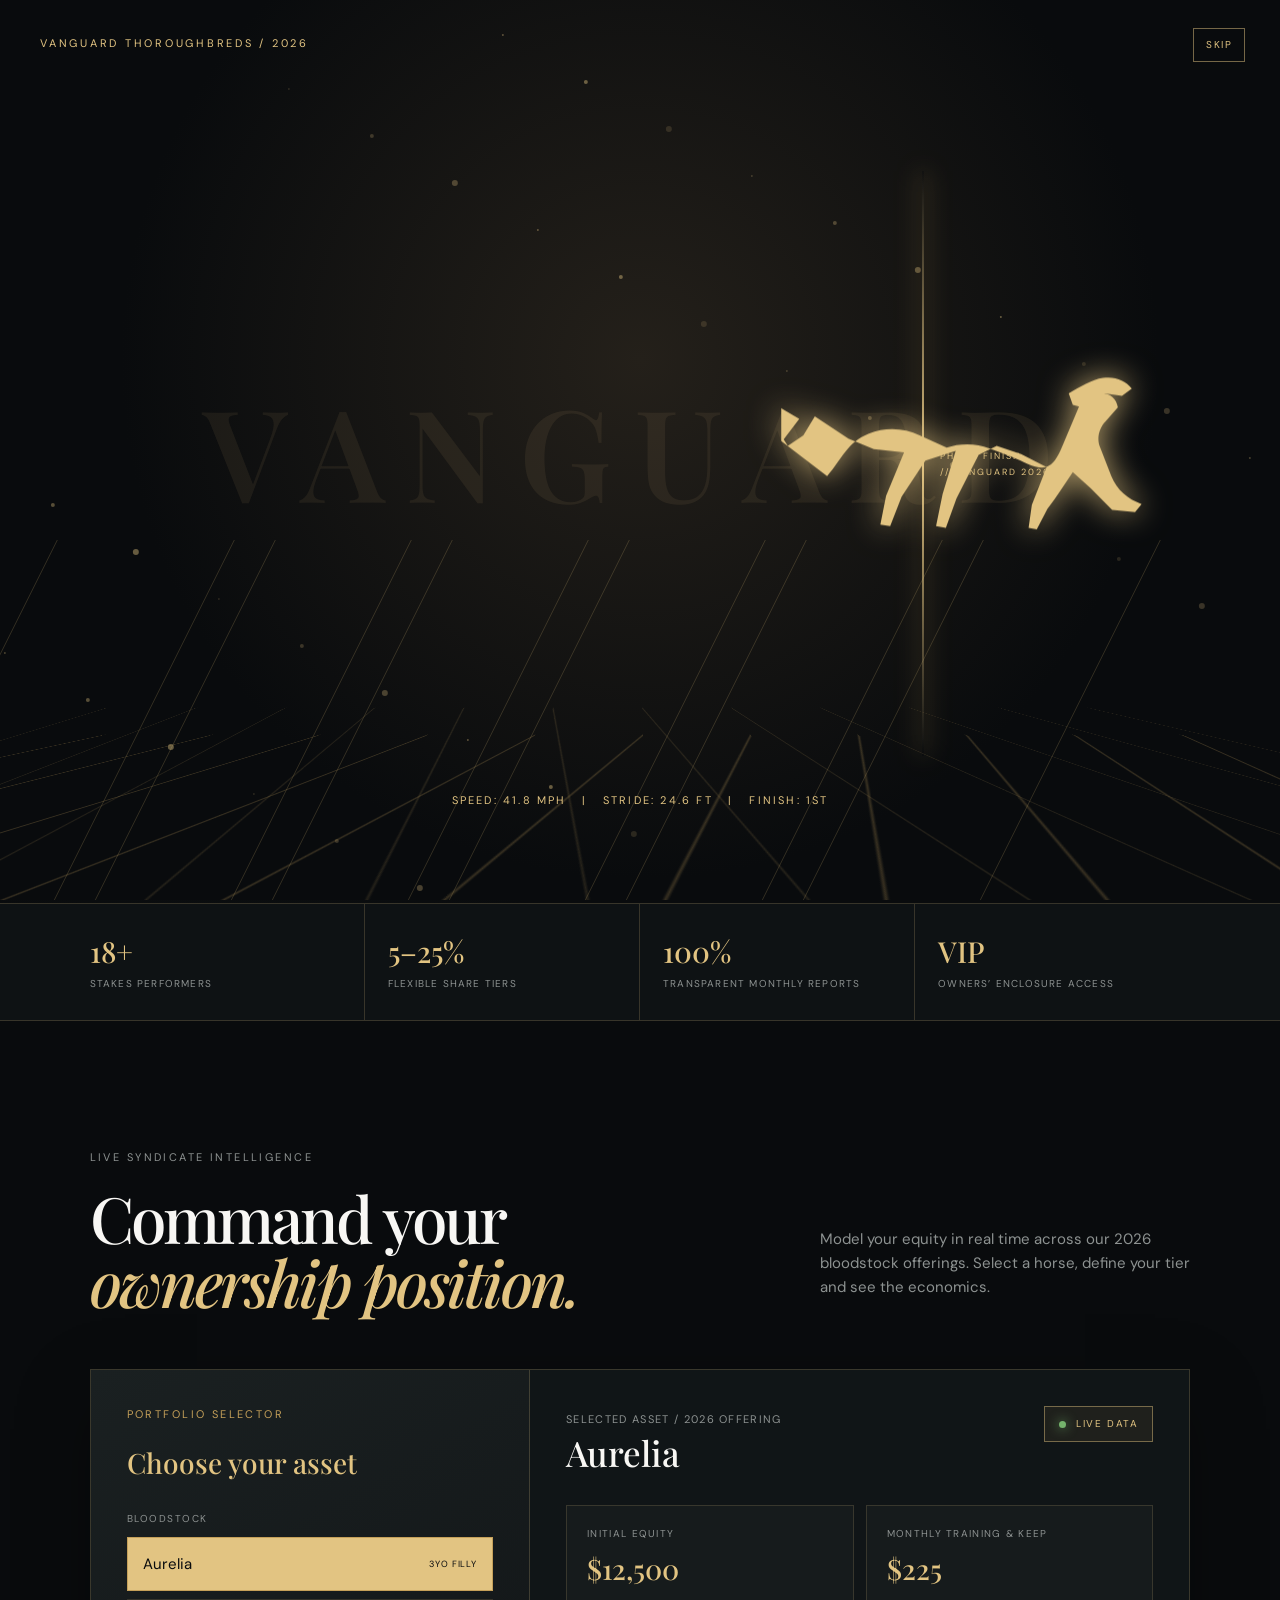
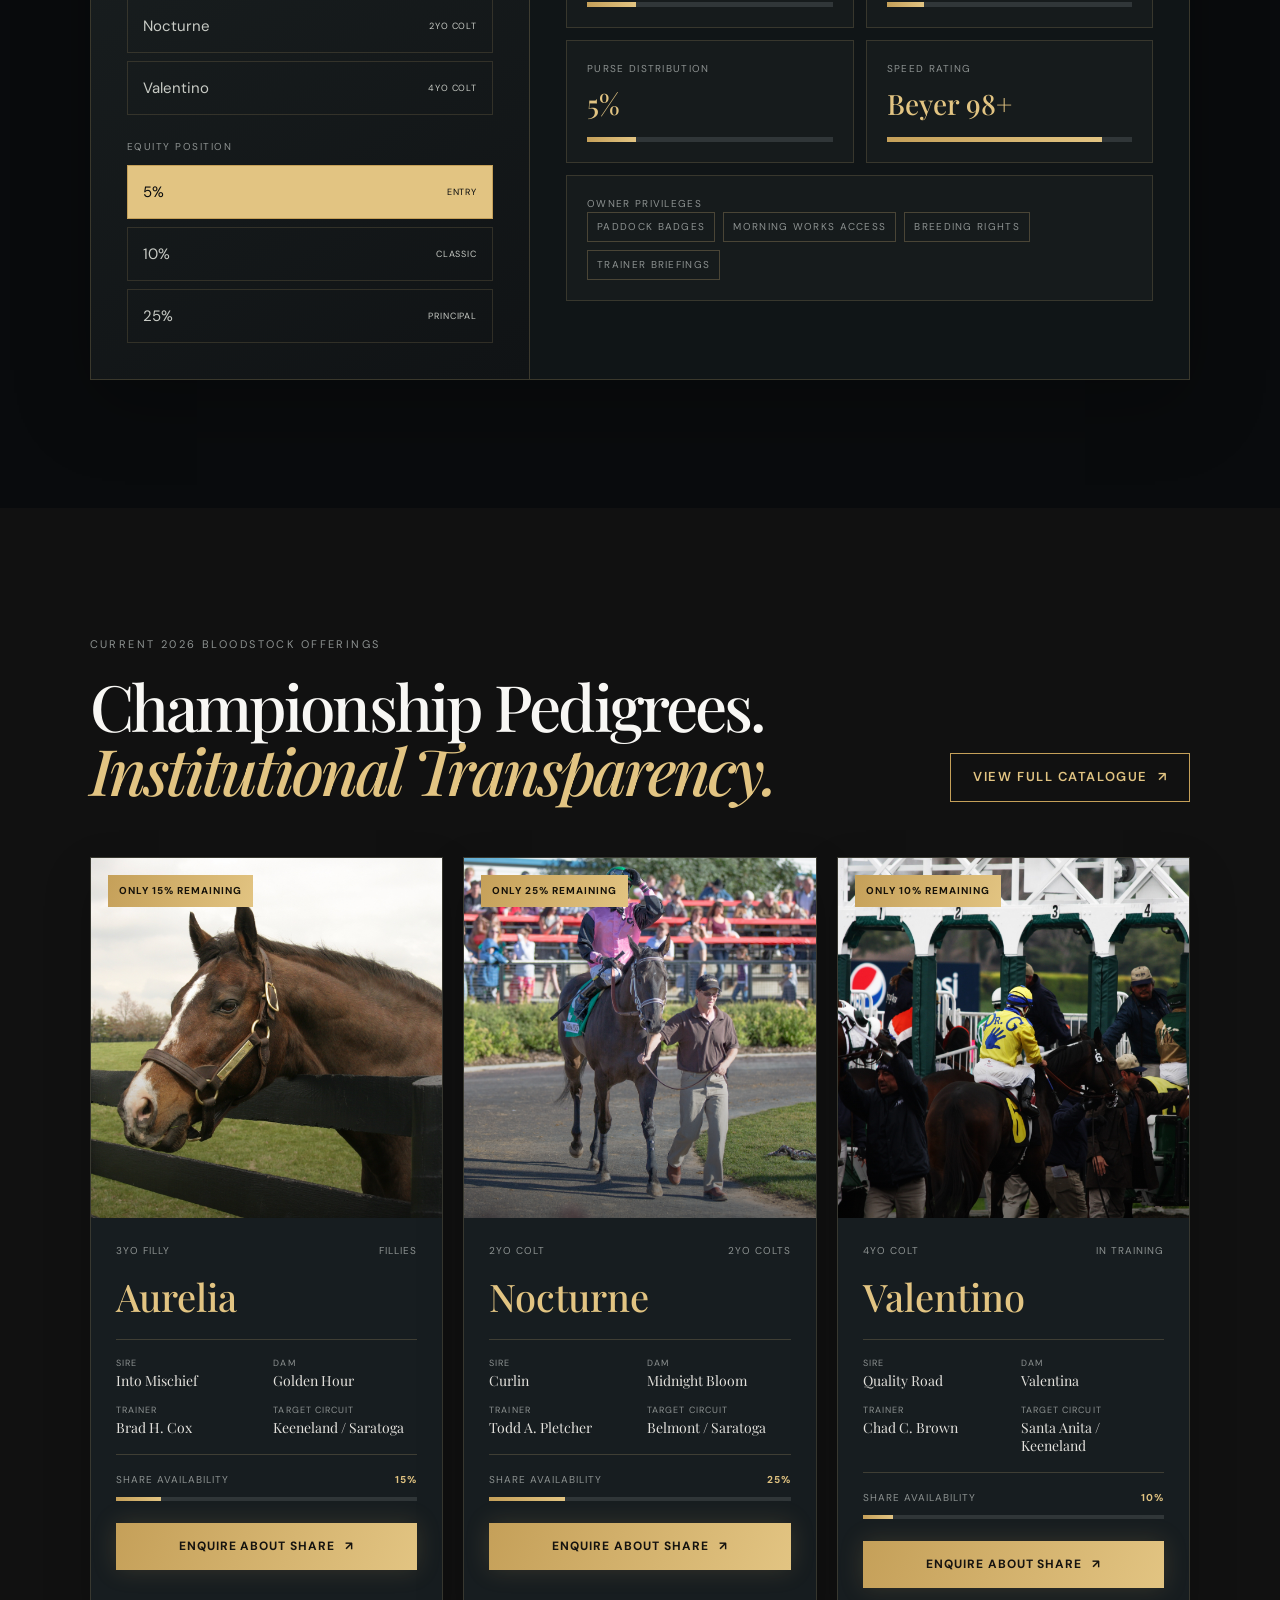
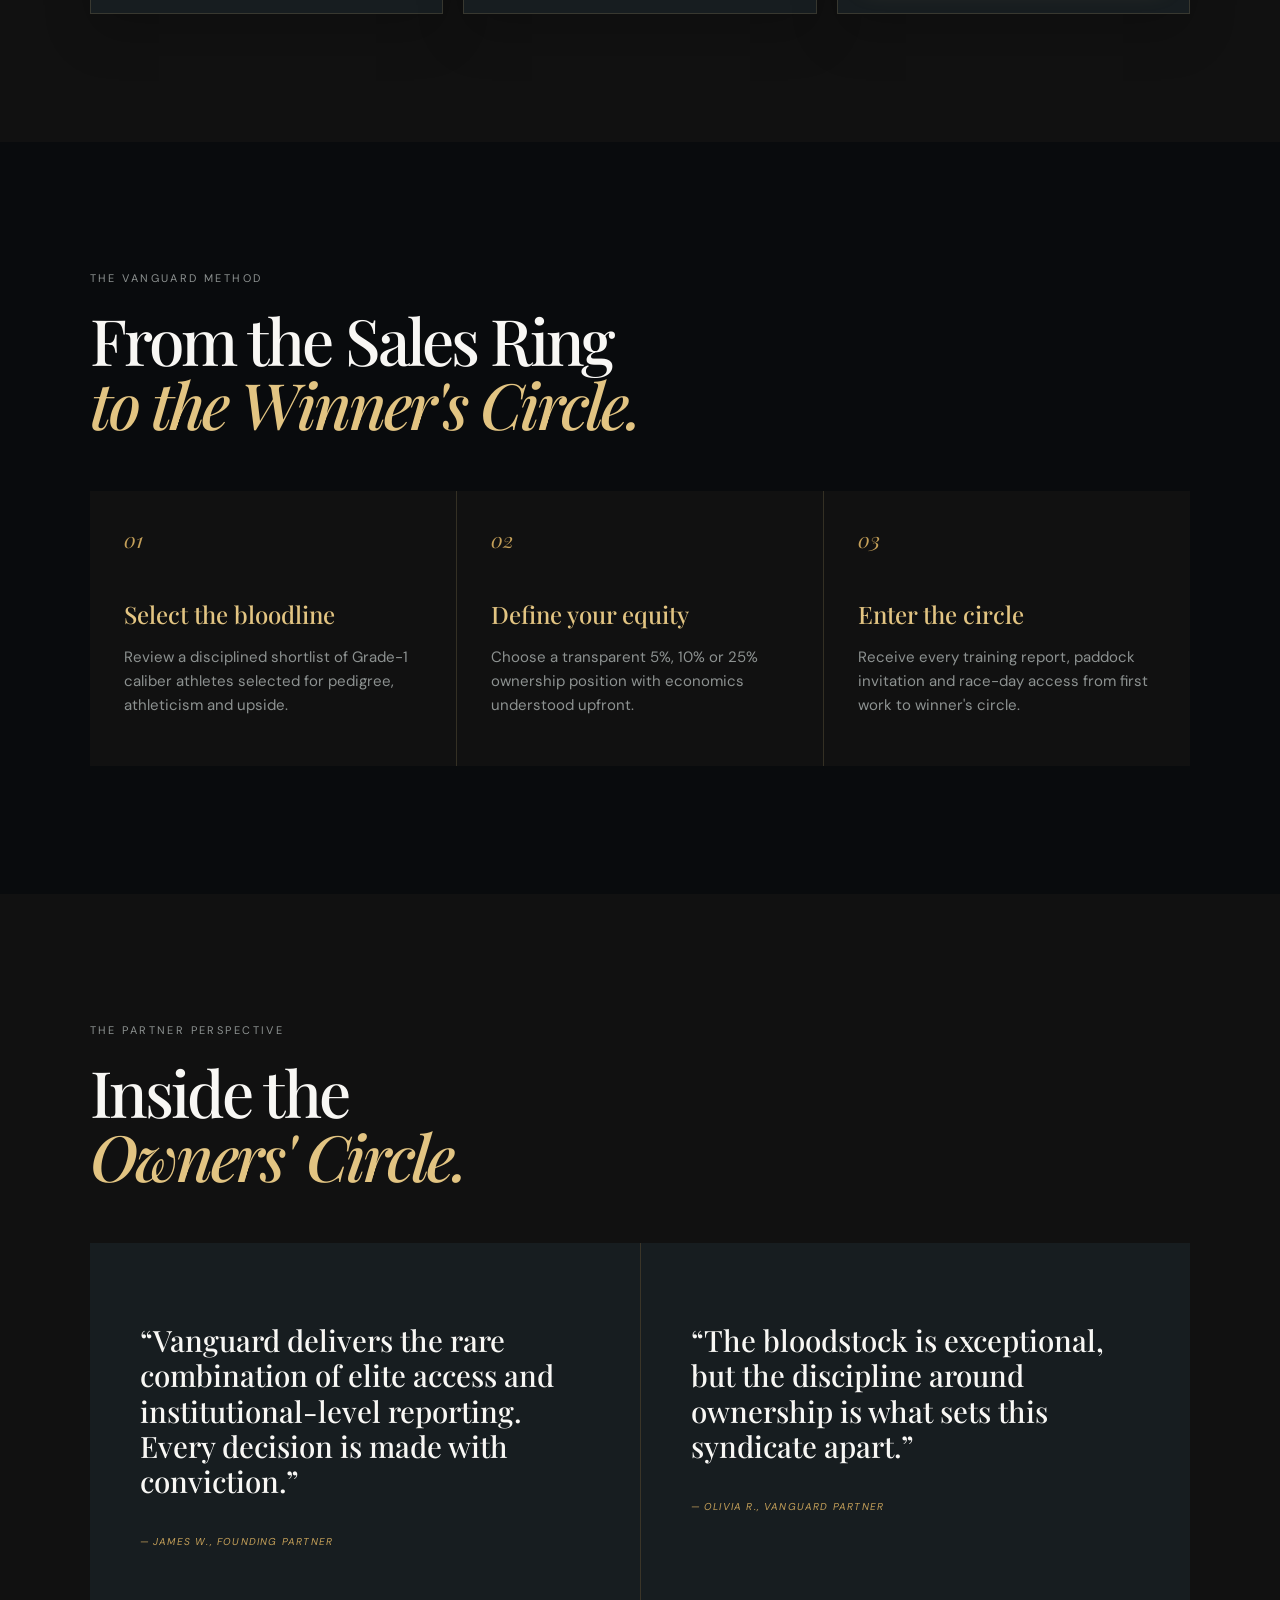
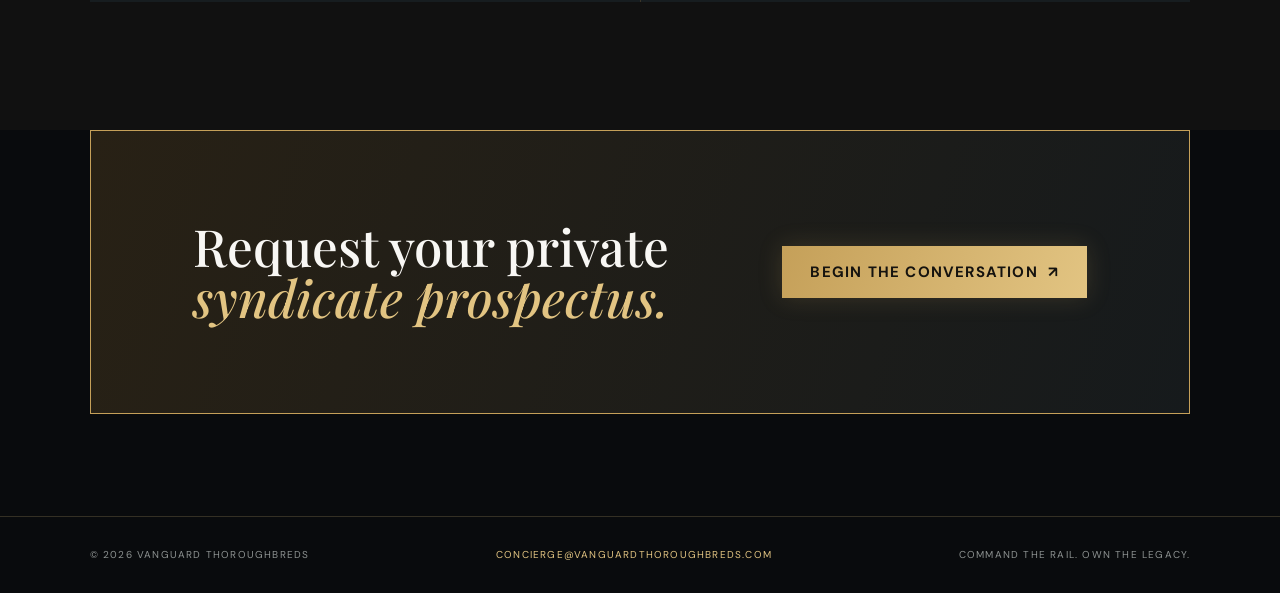
==== index.html @ 0cbe415e "Complete Dark-Gold Luxury Overhaul + 3D Race Intro Co-authored-by: Copilot <223556219+Copilot@users." ====
<!doctype html>
<html lang="en">
<head><meta charset="utf-8"><meta name="viewport" content="width=device-width, initial-scale=1"><title>Vanguard Thoroughbreds — Command the Rail.</title><meta name="description" content="Direct fractional ownership in elite Grade-1 caliber Thoroughbreds with Vanguard Thoroughbreds."><link rel="stylesheet" href="styles.css"></head>
<body class="intro-active" data-page="home">
<div id="race-intro-overlay" aria-label="Vanguard 2026 race introduction"><canvas id="race-canvas"></canvas><div class="intro-grid"></div><div class="intro-wordmark">VANGUARD</div><div class="intro-label">VANGUARD THOROUGHBREDS / 2026</div><div class="intro-controls"><button class="intro-button" id="skip-intro">Skip</button><button class="intro-button" id="replay-intro" hidden>Replay 3D Race</button></div><div class="finish-line"><span>PHOTO FINISH<br>// VANGUARD 2026</span></div><svg class="race-horse" viewBox="0 0 500 250" aria-hidden="true"><path d="M56 157c18-21 25-42 51-52 20-8 43-7 62 2l33 15c15-5 35-6 52 1l27 10c17 7 31 16 42 13 13-4 18-21 25-37l13-31c5-14 17-22 30-22 12 0 18 7 20 17l-15 17c-8 8-11 21-7 31l14 36c7 17 20 28 37 34l-8 10-28-3-26-26-22-20c-11 16-20 31-31 45l-13 25-10-2 4-28 18-46-31-16-30-10-22 11-27 53-13 36-12-2 8-39 16-53-37 12-29 44-14 36-12-2 7-35 22-53-37-4-31-13-41-27l-14 23-19 13-5-8 19-25-24-14c-22-12-42-9-56 5l-16 17-11-3 17-30zm295-101c14-8 28-17 42-19 15-2 27 3 35 13l-12 9-21-3-24 18-15-4z"/></svg><div class="intro-telemetry">SPEED: 41.8 MPH&nbsp;&nbsp; | &nbsp;&nbsp;STRIDE: 24.6 FT&nbsp;&nbsp; | &nbsp;&nbsp;FINISH: 1ST</div></div>
<nav class="site-nav"><a class="brand-lockup" href="index.html"><span class="crest"><span class="crest-mark">V</span></span><span class="brand-name" data-brand>Vanguard Thoroughbreds</span></a><div class="nav-links"><a class="active" href="index.html">Home</a><a href="about.html">About & Horses</a><a href="contact.html">Contact</a><a class="nav-cta" href="contact.html">Enquire to Join <span>↗</span></a></div></nav>
<main>
<section class="hero"><div class="hero-copy"><span class="status-pill">2026 Syndicate Shares Live</span><h1 data-home-headline>Command the Rail.<br><em>Own the Legacy.</em></h1><p class="intro" data-home-intro>Direct fractional ownership in elite Grade-1 caliber Thoroughbreds. Curated bloodlines, Hall-of-Fame trainers, and full paddock-to-winner's-circle access.</p><div class="hero-actions"><a class="button" href="contact.html">Enquire to Join <span>↗</span></a><a class="outline-button" href="#command">Enter Command Dashboard <span>↓</span></a></div></div><div class="hero-visual"><div class="hero-frame"><img data-hero-image src="images/hero-racehorse.jpg" alt="Thoroughbred racehorses in competition" loading="eager"></div><div class="glass-card glass-one"><strong>Grade 1</strong><span>Bloodlines</span></div><div class="glass-card glass-two"><strong>84%</strong><span>Win / place strike rate</span></div><div class="glass-card glass-three"><strong>Direct</strong><span>Trainer access</span></div></div></section>
<section class="metrics" data-metrics><div class="metric"><strong>18+</strong><span>Stakes performers</span></div><div class="metric"><strong>5–25%</strong><span>Flexible equity tiers</span></div><div class="metric"><strong>100%</strong><span>Transparent reporting</span></div><div class="metric"><strong>VIP</strong><span>Owners' enclosure access</span></div></section>
<section class="section" id="command"><div class="section-heading"><div><p class="section-kicker">Live syndicate intelligence</p><h2>Command your<br><em>ownership position.</em></h2></div><p>Model your equity in real time across our 2026 bloodstock offerings. Select a horse, define your tier and see the economics.</p></div><div class="command-dashboard"><aside class="dashboard-sidebar"><p class="eyebrow">Portfolio selector</p><h3>Choose your asset</h3><span class="selector-label">Bloodstock</span><div class="selector-list" data-horse-select><button class="selector selected" data-horse="Aurelia">Aurelia <small>3yo filly</small></button><button class="selector" data-horse="Nocturne">Nocturne <small>2yo colt</small></button><button class="selector" data-horse="Valentino">Valentino <small>4yo colt</small></button></div><span class="selector-label">Equity position</span><div class="selector-list"><button class="selector selected" data-tier="5">5% <small>Entry</small></button><button class="selector" data-tier="10">10% <small>Classic</small></button><button class="selector" data-tier="25">25% <small>Principal</small></button></div></aside><div class="dashboard-main"><div class="dash-header"><div><p>Selected asset / 2026 offering</p><h3 data-dash-name>Aurelia</h3></div><span class="status-pill">Live data</span></div><div class="kpi-grid"><div class="kpi"><span>Initial equity</span><strong data-kpi-cost>$12,500</strong><div class="kpi-bar"><i data-kpi-cost-bar></i></div></div><div class="kpi"><span>Monthly training & keep</span><strong data-kpi-keep>$225</strong><div class="kpi-bar"><i data-kpi-keep-bar></i></div></div><div class="kpi"><span>Purse distribution</span><strong data-kpi-prize>5%</strong><div class="kpi-bar"><i data-kpi-prize-bar></i></div></div><div class="kpi"><span>Speed rating</span><strong data-kpi-speed>Beyer 98+</strong><div class="kpi-bar"><i data-kpi-speed-bar></i></div></div><div class="kpi wide"><span>Owner privileges</span><div class="perks"><span class="perk">Paddock badges</span><span class="perk">Morning works access</span><span class="perk">Breeding rights</span><span class="perk">Trainer briefings</span></div></div></div></div></div></section>
<section class="section dark-panel"><div class="section-heading"><div><p class="section-kicker">Current 2026 bloodstock offerings</p><h2>Championship Pedigrees.<br><em>Institutional Transparency.</em></h2></div><a class="outline-button" href="about.html">View full catalogue <span>↗</span></a></div><div class="bloodstock-grid" data-home-horses></div></section>
<section class="section"><div class="section-heading"><div><p class="section-kicker">The Vanguard method</p><h2>From the Sales Ring<br><em>to the Winner's Circle.</em></h2></div></div><div class="process-grid" data-steps><article class="process-card"><span>01</span><h3>Select the bloodline</h3><p>Grade-1 caliber athletes chosen with conviction.</p></article><article class="process-card"><span>02</span><h3>Define your equity</h3><p>Clear economics and transparent ownership.</p></article><article class="process-card"><span>03</span><h3>Enter the circle</h3><p>Every report, paddock and race-day moment.</p></article></div></section>
<section class="section dark-panel"><div class="section-heading"><div><p class="section-kicker">The partner perspective</p><h2>Inside the<br><em>Owners' Circle.</em></h2></div></div><div class="testimonials" data-testimonials><blockquote><p>“Vanguard delivers elite access with institutional-level reporting. Every decision is made with conviction.”</p><cite>— James W., Founding Partner</cite></blockquote><blockquote><p>“The bloodstock is exceptional, but the discipline around ownership is what sets this syndicate apart.”</p><cite>— Olivia R., Vanguard Partner</cite></blockquote></div></section>
<section class="cta-banner"><h2>Request your private<br><em>syndicate prospectus.</em></h2><a class="button" href="contact.html">Begin the conversation <span>↗</span></a></section>
</main><footer class="site-footer"><span>© 2026 <span data-brand>Vanguard Thoroughbreds</span></span><a data-email>concierge@vanguardthoroughbreds.com</a><span>Command the rail. Own the legacy.</span></footer>
<script src="site-content.js"></script><script>
(function(){const overlay=document.getElementById("race-intro-overlay"),canvas=document.getElementById("race-canvas"),ctx=canvas.getContext("2d"),skip=document.getElementById("skip-intro"),replay=document.getElementById("replay-intro");let raf,started=0;function resize(){canvas.width=innerWidth*devicePixelRatio;canvas.height=innerHeight*devicePixelRatio;ctx.setTransform(devicePixelRatio,0,0,devicePixelRatio,0,0)}function draw(now){const t=Math.min((now-started)/3200,1),w=innerWidth,h=innerHeight;ctx.clearRect(0,0,w,h);for(let i=0;i<36;i++){const x=(i*83+now*.13)%w,y=(i*47+now*.04)%h;ctx.fillStyle=`rgba(226,196,130,${.15+.35*((i%5)/5)})`;ctx.beginPath();ctx.arc(x,y,1+(i%3),0,Math.PI*2);ctx.fill()}for(let i=0;i<12;i++){const x=(i*177+now*.7)%w;ctx.strokeStyle=`rgba(226,196,130,${.12+(1-t)*.18})`;ctx.lineWidth=1;ctx.beginPath();ctx.moveTo(x,h*.6);ctx.lineTo(x-180,h);ctx.stroke()}if(t<1)raf=requestAnimationFrame(draw);else finish()}function finish(){overlay.classList.add("is-done");document.body.classList.remove("intro-active");document.body.appendChild(replay);replay.classList.add("replay-floating");replay.hidden=false;replay.style.display=""}function start(){overlay.classList.remove("is-done");document.body.classList.add("intro-active");replay.hidden=true;replay.style.display="none";started=performance.now();cancelAnimationFrame(raf);raf=requestAnimationFrame(draw);setTimeout(finish,3300)}addEventListener("resize",resize);skip.addEventListener("click",finish);replay.addEventListener("click",start);resize();start()})();
const DATA={5:{cost:12500,keep:225},10:{cost:25000,keep:450},25:{cost:62500,keep:1125}},HORSES={Aurelia:{speed:"Beyer 98+",remaining:15},Nocturne:{speed:"Beyer 101",remaining:25},Valentino:{speed:"Beyer 104",remaining:10}};let tier=5,horse="Aurelia";function money(n){return `$${n.toLocaleString("en-US")}`}function updateDash(){const d=DATA[tier],h=HORSES[horse],set=(sel,val)=>document.querySelector(sel).textContent=val,bar=(sel,val)=>document.querySelector(sel).style.width=`${val}%`;set("[data-dash-name]",horse);set("[data-kpi-cost]",money(d.cost));set("[data-kpi-keep]",money(d.keep));set("[data-kpi-prize]",`${tier}%`);set("[data-kpi-speed]",h.speed);bar("[data-kpi-cost-bar]",tier*4);bar("[data-kpi-keep-bar]",tier*3);bar("[data-kpi-prize-bar]",tier*4);bar("[data-kpi-speed-bar]",Math.min(100,80+(h.remaining/2)));}document.querySelectorAll("[data-horse]").forEach(b=>b.addEventListener("click",()=>{document.querySelectorAll("[data-horse]").forEach(x=>x.classList.remove("selected"));b.classList.add("selected");horse=b.dataset.horse;updateDash()}));document.querySelectorAll("[data-tier]").forEach(b=>b.addEventListener("click",()=>{document.querySelectorAll("[data-tier]").forEach(x=>x.classList.remove("selected"));b.classList.add("selected");tier=Number(b.dataset.tier);updateDash()}));updateDash();
</script></body></html>
---- styles.css ----
@import url("https://fonts.googleapis.com/css2?family=DM+Sans:wght@400;500;600;700&family=Playfair+Display:ital,wght@0,500;0,600;1,500&display=swap");

:root {
  --obsidian: #090b0d;
  --charcoal: #111518;
  --panel: #151a1d;
  --warm-white: #f4f1eb;
  --paper: #e8e4dc;
  --gold: #c9a45c;
  --champagne: #e2c482;
  --muted: #8d9291;
  --line: rgba(226, 196, 130, .2);
  --serif: "Playfair Display", Georgia, serif;
  --sans: "DM Sans", Arial, sans-serif;
}

* { box-sizing: border-box; }
html { background: var(--obsidian); scroll-behavior: smooth; }
body { margin: 0; color: var(--warm-white); background: var(--obsidian); font: 400 15px/1.6 var(--sans); }
body.intro-active { overflow: hidden; }
img { display: block; max-width: 100%; }
a { color: inherit; text-decoration: none; }
button, input, select { font: inherit; }
button { cursor: pointer; }

.site-nav {
  position: sticky; top: 0; z-index: 20; height: 88px; padding: 0 clamp(25px, 5vw, 88px);
  display: flex; align-items: center; justify-content: space-between;
  background: rgba(9, 11, 13, .86); border-bottom: 1px solid rgba(226, 196, 130, .16);
  backdrop-filter: blur(20px);
}
.brand-lockup { display: flex; align-items: center; gap: 14px; }
.crest { position: relative; display: grid; place-items: center; width: 35px; height: 35px; color: var(--champagne); border: 1px solid var(--gold); transform: rotate(45deg); }
.crest::before { position: absolute; width: 20px; height: 20px; border: 1px solid var(--gold); content: ""; }
.crest-mark { transform: rotate(-45deg); font: italic 19px var(--serif); }
.brand-name { color: var(--warm-white); font: 600 20px/1 var(--serif); letter-spacing: .04em; }
.nav-links { display: flex; align-items: center; gap: clamp(20px, 2.5vw, 45px); }
.nav-links a:not(.nav-cta) { position: relative; padding: 32px 0; color: #d7d4ce; font-size: 16px; font-weight: 600; letter-spacing: .14em; text-transform: uppercase; }
.nav-links a:not(.nav-cta)::after { position: absolute; right: 0; bottom: 21px; left: 0; height: 2px; background: var(--gold); transform: scaleX(0); transform-origin: right; transition: transform .3s ease; content: ""; }
.nav-links a:not(.nav-cta):hover::after, .nav-links a.active::after { transform: scaleX(1); transform-origin: left; }
.nav-links a.active { color: var(--champagne); }
.nav-cta, .button { display: inline-flex; align-items: center; justify-content: center; gap: 10px; padding: 14px 28px; border: 0; color: #15130f; background: linear-gradient(110deg, var(--gold), var(--champagne)); box-shadow: 0 0 24px rgba(201, 164, 92, .18); font-size: 15px; font-weight: 700; letter-spacing: .08em; text-transform: uppercase; transition: transform .3s ease, box-shadow .3s ease; }
.nav-cta:hover, .button:hover { box-shadow: 0 8px 32px rgba(201, 164, 92, .32); transform: translateY(-2px); }

#race-intro-overlay { position: fixed; inset: 0; z-index: 100; overflow: hidden; background: radial-gradient(circle at 50% 40%, #24201a, var(--obsidian) 62%); transition: opacity .55s ease, visibility .55s ease; }
#race-intro-overlay.is-done { visibility: hidden; opacity: 0; pointer-events: none; }
#race-canvas { position: absolute; inset: 0; width: 100%; height: 100%; }
.intro-grid { position: absolute; inset: 47% -20% -30%; background: linear-gradient(115deg, transparent 49.5%, rgba(201,164,92,.35) 50%, transparent 50.5%), linear-gradient(75deg, transparent 49.5%, rgba(201,164,92,.22) 50%, transparent 50.5%); background-size: 150px 100%, 150px 100%; transform: perspective(350px) rotateX(58deg); opacity: .7; }
.intro-wordmark { position: absolute; top: 50%; left: 50%; color: rgba(226,196,130,.08); font: 600 clamp(50px, 10vw, 160px) var(--serif); letter-spacing: .18em; transform: translate(-50%, -50%); white-space: nowrap; }
.finish-line { position: absolute; top: 19%; bottom: 16%; left: 72%; width: 2px; background: linear-gradient(transparent, var(--champagne), transparent); box-shadow: 0 0 25px var(--gold); }
.finish-line span { position: absolute; top: 50%; left: 18px; width: 150px; color: var(--champagne); font-size: 9px; letter-spacing: .22em; line-height: 1.8; transform: translateY(-50%); }
.race-horse { position: absolute; z-index: 2; top: 50%; left: -20%; width: min(390px, 38vw); color: var(--champagne); filter: drop-shadow(0 0 15px rgba(226,196,130,.8)); transform: translateY(-50%); animation: horseRun 3.05s cubic-bezier(.68,0,.28,1) .1s forwards; }
.race-horse path { fill: currentColor; }
.intro-telemetry { position: absolute; bottom: 10%; left: 50%; z-index: 3; color: var(--champagne); font-size: 11px; letter-spacing: .2em; transform: translateX(-50%); white-space: nowrap; }
.intro-label { position: absolute; top: 35px; left: 40px; z-index: 3; color: var(--champagne); font-size: 11px; letter-spacing: .25em; text-transform: uppercase; }
.intro-controls { position: absolute; top: 28px; right: 35px; z-index: 3; display: flex; align-items: center; gap: 16px; }
.intro-button { padding: 8px 12px; border: 1px solid rgba(226,196,130,.5); color: var(--champagne); background: transparent; font-size: 10px; letter-spacing: .15em; text-transform: uppercase; }
.intro-button:hover { background: rgba(226,196,130,.12); }
.replay-floating { position: fixed; top: 28px; right: 35px; z-index: 60; }
.replay-floating[hidden] { display: none; }
@keyframes horseRun { to { left: 77%; transform: translate(-50%, -50%) scale(1.05); } }

.hero { position: relative; display: grid; grid-template-columns: minmax(0, .9fr) minmax(0, 1.1fr); min-height: calc(100vh - 88px); padding: clamp(65px, 8vw, 130px) clamp(25px, 7vw, 120px); gap: clamp(40px, 7vw, 120px); align-items: center; background: radial-gradient(circle at 20% 20%, #1b2221, var(--obsidian) 58%); }
.hero-copy { position: relative; z-index: 2; max-width: 650px; }
.eyebrow, .section-kicker { margin: 0 0 20px; color: var(--gold); font-size: 11px; letter-spacing: .22em; text-transform: uppercase; }
.status-pill { display: inline-flex; align-items: center; gap: 10px; padding: 9px 14px; border: 1px solid rgba(226,196,130,.45); color: var(--champagne); background: rgba(201,164,92,.08); font-size: 10px; letter-spacing: .16em; text-transform: uppercase; }
.status-pill::before { width: 7px; height: 7px; border-radius: 50%; background: #75b36c; box-shadow: 0 0 12px #75b36c; content: ""; }
.hero h1 { margin: 28px 0 28px; font: 500 clamp(54px, 6vw, 92px)/.95 var(--serif); letter-spacing: -.05em; }
.hero h1 em, h2 em { color: var(--champagne); font-style: italic; }
.hero .intro { max-width: 590px; color: #bcc1bf; font-size: 18px; line-height: 1.75; }
.hero-actions { display: flex; align-items: center; gap: 18px; margin-top: 37px; }
.outline-button { display: inline-flex; align-items: center; gap: 10px; padding: 13px 22px; border: 1px solid var(--gold); color: var(--champagne); font-size: 13px; font-weight: 600; letter-spacing: .12em; text-transform: uppercase; }
.outline-button:hover { color: var(--obsidian); background: var(--champagne); }
.hero-visual { position: relative; min-height: 610px; perspective: 1300px; }
.hero-frame { position: absolute; inset: 3% 3% 3% 8%; padding: 10px; border: 1px solid var(--gold); background: linear-gradient(135deg, rgba(226,196,130,.35), transparent 28%, transparent 72%, rgba(226,196,130,.25)); box-shadow: 20px 20px 0 rgba(201,164,92,.11), 0 35px 100px rgba(0,0,0,.5); transform: rotateY(-7deg) rotateX(2deg); transform-style: preserve-3d; transition: transform .6s ease; }
.hero-frame:hover { transform: rotateY(-1deg) rotateX(2deg) translateZ(8px); }
.hero-frame::before { position: absolute; inset: 20px; border: 1px solid rgba(226,196,130,.45); content: ""; pointer-events: none; }
.hero-frame img { width: 100%; height: 100%; object-fit: cover; filter: saturate(1.15) contrast(1.05); }
.glass-card { position: absolute; z-index: 2; padding: 15px 18px; border: 1px solid rgba(226,196,130,.38); color: var(--warm-white); background: rgba(17,21,24,.78); box-shadow: 0 15px 35px rgba(0,0,0,.3); backdrop-filter: blur(16px); }
.glass-card strong { display: block; color: var(--champagne); font: 500 21px var(--serif); }
.glass-card span { color: #babcb7; font-size: 9px; letter-spacing: .14em; text-transform: uppercase; }
.glass-one { top: 15%; right: -3%; }.glass-two { right: 4%; bottom: 20%; }.glass-three { bottom: 7%; left: 3%; }

.metrics { display: grid; grid-template-columns: repeat(4, 1fr); padding: 0 7vw; color: var(--warm-white); background: #0e1214; border-top: 1px solid var(--line); border-bottom: 1px solid var(--line); }
.metric { display: flex; flex-direction: column; gap: 6px; padding: 28px 23px; border-right: 1px solid var(--line); }
.metric:first-child { padding-left: 0; }.metric:last-child { border: 0; }.metric strong { color: var(--champagne); font: 500 29px var(--serif); }.metric span { color: var(--muted); font-size: 10px; letter-spacing: .12em; text-transform: uppercase; }
.section { padding: clamp(90px, 10vw, 165px) clamp(25px, 7vw, 120px); }
.dark-panel { background: var(--charcoal); }.section-heading { display: flex; justify-content: space-between; align-items: flex-end; gap: 35px; margin-bottom: 55px; }.section-heading h2 { max-width: 710px; margin: 0; font: 500 clamp(40px, 5vw, 72px)/1 var(--serif); letter-spacing: -.045em; }.section-heading p { max-width: 370px; color: var(--muted); }
.bloodstock-grid { display: grid; grid-template-columns: repeat(3, 1fr); gap: 20px; }
.horse-card { overflow: hidden; color: var(--warm-white); background: #171d20; border: 1px solid rgba(226,196,130,.16); box-shadow: 0 20px 45px rgba(0,0,0,.18); transition: transform .4s ease, border-color .4s ease; }.horse-card:hover { border-color: var(--gold); transform: translateY(-7px); }
.horse-image-wrap { position: relative; height: 360px; overflow: hidden; }.horse-image-wrap::after { position: absolute; inset: 0; background: linear-gradient(180deg, transparent 45%, rgba(0,0,0,.45)); content: ""; }.horse-image-wrap img { width: 100%; height: 100%; object-fit: cover; transition: transform .7s ease; }.horse-card:hover .horse-image-wrap img { transform: scale(1.06); }
.availability { position: absolute; z-index: 1; top: 17px; left: 17px; padding: 8px 11px; color: #16120a; background: linear-gradient(110deg, var(--gold), var(--champagne)); font-size: 10px; font-weight: 700; letter-spacing: .1em; text-transform: uppercase; }
.horse-card-body { padding: 25px; }.horse-topline, .share-row { display: flex; justify-content: space-between; color: var(--muted); font-size: 10px; letter-spacing: .1em; text-transform: uppercase; }.horse-card h3 { margin: 12px 0 17px; color: var(--champagne); font: 500 38px var(--serif); }.pedigree-grid { display: grid; grid-template-columns: 1fr 1fr; gap: 14px; padding: 17px 0; border-top: 1px solid var(--line); border-bottom: 1px solid var(--line); }.pedigree-grid span { display: flex; flex-direction: column; gap: 3px; color: #e3e1dc; font: 14px/1.3 var(--serif); }.pedigree-grid b { color: var(--muted); font: 9px var(--sans); letter-spacing: .12em; text-transform: uppercase; }.share-row { padding-top: 17px; }.share-row strong { color: var(--champagne); }.progress { height: 4px; margin: 9px 0 22px; background: #303638; }.progress span { display: block; height: 100%; background: linear-gradient(90deg, var(--gold), var(--champagne)); }.card-button { width: 100%; padding: 14px 16px; font-size: 12px; }

.command-dashboard { display: grid; grid-template-columns: .8fr 1.2fr; min-height: 550px; border: 1px solid var(--line); background: #101517; box-shadow: 0 25px 70px rgba(0,0,0,.25); }.dashboard-sidebar { padding: 36px; border-right: 1px solid var(--line); background: linear-gradient(150deg, #1a2021, #101315); }.dashboard-sidebar h3 { margin: 8px 0 30px; color: var(--champagne); font: 500 28px var(--serif); }.selector-label { display: block; margin: 24px 0 10px; color: var(--muted); font-size: 10px; letter-spacing: .15em; text-transform: uppercase; }.selector-list { display: grid; gap: 8px; }.selector { display: flex; align-items: center; justify-content: space-between; padding: 14px 15px; border: 1px solid rgba(226,196,130,.15); color: #c8cbc5; background: transparent; text-align: left; }.selector:hover, .selector.selected { border-color: var(--gold); color: var(--obsidian); background: var(--champagne); }.selector small { font-size: 9px; letter-spacing: .1em; text-transform: uppercase; }.dashboard-main { padding: 36px; }.dash-header { display: flex; justify-content: space-between; align-items: flex-start; margin-bottom: 29px; }.dash-header h3 { margin: 0; color: var(--warm-white); font: 500 35px var(--serif); }.dash-header p { margin: 5px 0 0; color: var(--muted); font-size: 11px; letter-spacing: .12em; text-transform: uppercase; }.kpi-grid { display: grid; grid-template-columns: repeat(2, 1fr); gap: 12px; }.kpi { padding: 20px; border: 1px solid rgba(226,196,130,.17); background: rgba(255,255,255,.025); }.kpi.wide { grid-column: span 2; }.kpi span { display: block; color: var(--muted); font-size: 10px; letter-spacing: .13em; text-transform: uppercase; }.kpi strong { display: block; margin: 8px 0 15px; color: var(--champagne); font: 500 28px var(--serif); }.kpi-bar { height: 5px; background: #303638; }.kpi-bar i { display: block; width: 0; height: 100%; background: linear-gradient(90deg, var(--gold), var(--champagne)); transition: width .8s cubic-bezier(.2,.8,.2,1); }.perks { display: flex; flex-wrap: wrap; gap: 8px; }.perk { padding: 6px 9px; color: #dad7ce; border: 1px solid rgba(226,196,130,.25); font-size: 9px; letter-spacing: .08em; text-transform: uppercase; }

.process-grid { display: grid; grid-template-columns: repeat(3, 1fr); gap: 1px; background: var(--line); }.process-card { min-height: 245px; padding: 34px; background: var(--charcoal); }.process-card span { color: var(--gold); font: italic 21px var(--serif); }.process-card h3 { margin: 43px 0 12px; color: var(--champagne); font: 500 24px var(--serif); }.process-card p { max-width: 290px; color: var(--muted); }
.testimonials { display: grid; grid-template-columns: 1fr 1fr; gap: 1px; background: var(--line); }.testimonials blockquote { margin: 0; padding: 50px; background: #171d20; }.testimonials blockquote p { max-width: 470px; font: 500 clamp(24px, 2.3vw, 34px)/1.2 var(--serif); }.testimonials cite { color: var(--gold); font-size: 10px; letter-spacing: .12em; text-transform: uppercase; }
.cta-banner { display: flex; justify-content: space-between; align-items: center; gap: 25px; margin: 0 7vw 8vw; padding: clamp(55px, 7vw, 105px) clamp(35px, 8vw, 140px); background: linear-gradient(110deg, #282115, #161a1c); border: 1px solid var(--gold); }.cta-banner h2 { margin: 0; font: 500 clamp(38px, 4vw, 65px)/1 var(--serif); }
.site-footer { display: flex; justify-content: space-between; gap: 20px; padding: 30px 7vw; border-top: 1px solid var(--line); color: var(--muted); font-size: 10px; letter-spacing: .12em; text-transform: uppercase; }.site-footer a { color: var(--champagne); }

@media (max-width: 980px) { .nav-links { gap: 15px; }.nav-links a:not(.nav-cta) { font-size: 12px; }.nav-cta { padding: 12px 16px; font-size: 12px; }.hero { grid-template-columns: 1fr; }.hero-visual { min-height: 560px; }.bloodstock-grid, .command-dashboard { grid-template-columns: 1fr; }.dashboard-sidebar { border-right: 0; border-bottom: 1px solid var(--line); }.hero-frame { inset: 3% 8%; } }
@media (max-width: 700px) { .site-nav { height: 76px; padding: 0 5vw; }.brand-name { font-size: 15px; }.crest { width: 28px; height: 28px; }.nav-links a:not(.nav-cta) { display: none; }.nav-cta { padding: 11px 13px; font-size: 10px; }.hero { padding: 19vw 5vw 14vw; }.hero h1 { font-size: 58px; }.hero-actions { align-items: flex-start; flex-direction: column; }.hero-visual { min-height: 450px; }.glass-card { padding: 11px 13px; }.glass-card strong { font-size: 16px; }.glass-one { right: -2%; }.glass-two { right: 0; }.metrics { grid-template-columns: 1fr 1fr; padding: 0 5vw; }.metric, .metric:first-child { padding: 23px 12px; }.metric:nth-child(2) { border-right: 0; }.metric strong { font-size: 24px; }.metric span { font-size: 8px; }.section { padding: 19vw 5vw; }.section-heading { display: block; }.section-heading .arrow-link { display: inline-block; margin-top: 25px; }.horse-image-wrap { height: 390px; }.horse-card { margin-bottom: 25px; }.command-dashboard { display: block; }.dashboard-sidebar, .dashboard-main { padding: 25px 20px; }.kpi-grid { grid-template-columns: 1fr; }.kpi.wide { grid-column: auto; }.process-grid, .testimonials { display: block; }.process-card { min-height: auto; border-bottom: 1px solid var(--line); }.testimonials blockquote { margin-bottom: 1px; padding: 35px 25px; }.cta-banner { display: block; margin: 0 5vw 12vw; padding: 12vw 9vw; }.cta-banner .button { margin-top: 30px; }.site-footer { display: block; padding: 25px 5vw; }.site-footer span, .site-footer a { display: block; margin-top: 10px; } }

/* Shared presentation for the existing About and Contact templates. */
.nav { position: sticky; top: 0; z-index: 20; display: flex; align-items: center; justify-content: space-between; min-height: 88px; padding: 0 clamp(25px, 5vw, 88px); color: var(--warm-white); background: rgba(9,11,13,.9); border-bottom: 1px solid var(--line); backdrop-filter: blur(20px); }
.nav .logo { display: flex; align-items: center; gap: 12px; font: 600 20px var(--serif); letter-spacing: .04em; }
.nav .logo > span:first-child { display: grid; place-items: center; width: 32px; height: 32px; border: 1px solid var(--gold); color: var(--champagne); transform: rotate(45deg); }
.nav .logo > span:first-child::first-letter { transform: rotate(-45deg); }
.nav .logo > span:last-child { color: var(--warm-white); }
.nav .nav-links { display: flex; align-items: center; gap: 28px; }
.nav .nav-links a:not(.button) { color: #d7d4ce; font-size: 16px; font-weight: 600; letter-spacing: .1em; text-transform: uppercase; }
.nav .nav-links a:not(.button):hover { color: var(--champagne); }
.nav .button { color: #15130f; }
.page-head { max-width: 1100px; padding: clamp(100px, 11vw, 175px) clamp(25px, 7vw, 120px) clamp(75px, 8vw, 125px); }
.page-head h1, .contact-copy h1 { margin: 0; font: 500 clamp(54px, 6vw, 92px)/.95 var(--serif); letter-spacing: -.05em; }
.story { display: grid; grid-template-columns: 1fr 1fr; min-height: 620px; background: var(--charcoal); }
.story-image { min-height: 570px; }.story-image img { width: 100%; height: 100%; object-fit: cover; }.story-copy { align-self: center; padding: clamp(55px, 9vw, 140px); }.story-copy h2 { margin: 0 0 28px; font: 500 clamp(38px, 4vw, 62px)/1.05 var(--serif); }.story-copy p { max-width: 470px; color: #b8bbb7; font-size: 16px; }
.mission { display: flex; justify-content: space-between; gap: 70px; padding: clamp(90px, 10vw, 160px) clamp(25px, 7vw, 120px); }.mission > p:last-child { max-width: 780px; margin: 0; font: 500 clamp(28px, 3vw, 47px)/1.2 var(--serif); }
.philosophy { display: grid; grid-template-columns: .7fr 1.3fr; gap: 10vw; padding: clamp(75px, 8vw, 125px) clamp(25px, 7vw, 120px); background: #171d20; }.philosophy h2 { margin: 0; font: 500 clamp(37px, 4vw, 58px)/1.05 var(--serif); }.philosophy ul { margin: 0; padding: 0; list-style: none; }.philosophy li { padding: 22px 0; border-bottom: 1px solid var(--line); color: var(--champagne); font: 500 22px var(--serif); }.philosophy li span { margin-right: 25px; color: var(--gold); font: italic 15px var(--serif); }
.horses { padding: clamp(80px, 9vw, 145px) clamp(25px, 7vw, 120px); }.filter-tabs { display: flex; gap: 22px; margin: 30px 0; }.filter-tabs button { padding: 0 0 8px; border: 0; border-bottom: 1px solid transparent; color: var(--muted); background: transparent; font-size: 11px; letter-spacing: .12em; text-transform: uppercase; }.filter-tabs button.active { border-color: var(--gold); color: var(--champagne); }.horse-showcase { display: grid; grid-template-columns: repeat(3, 1fr); gap: 20px; }.horse-showcase .horse-card { grid-column: auto; }.horse-detail { grid-column: auto; padding: 25px; color: var(--warm-white); background: #171d20; border: 1px solid var(--line); }.horse-detail .eyebrow { margin-bottom: 12px; }.horse-detail p { color: #b7bbb7; font-size: 13px; }.horse-detail strong { display: inline-block; width: 48px; color: var(--champagne); font-size: 10px; text-transform: uppercase; }
.contact-layout { display: grid; grid-template-columns: .85fr 1.15fr; gap: clamp(55px, 10vw, 160px); max-width: 1450px; margin: auto; padding: clamp(85px, 10vw, 160px) clamp(25px, 10vw, 180px); }.contact-copy > p { max-width: 370px; color: #b7bbb7; font-size: 16px; }.contact-details { margin-top: 55px; }.contact-details p { margin: 16px 0; font-size: 13px; }.contact-details span { display: block; color: var(--muted); font-size: 10px; letter-spacing: .14em; text-transform: uppercase; }.contact-hero { height: 190px; margin-top: 55px; overflow: hidden; border: 1px solid var(--gold); }.contact-hero img { width: 100%; height: 100%; object-fit: cover; }.form-card { padding: clamp(35px, 5vw, 75px); color: var(--charcoal); background: var(--warm-white); box-shadow: 0 25px 80px rgba(0,0,0,.35); }.form-card h2 { margin: 0 0 35px; font: 500 34px var(--serif); }.form-grid { display: grid; grid-template-columns: 1fr 1fr; gap: 24px; }.field { margin-bottom: 24px; }.field label { display: block; margin-bottom: 8px; font-size: 10px; letter-spacing: .13em; text-transform: uppercase; }.field input, .field select { width: 100%; padding: 12px 0; border: 0; border-bottom: 1px solid #bbb6aa; outline: 0; background: transparent; }.field input:focus, .field select:focus { border-color: var(--gold); }.submit { width: 100%; padding: 17px; border: 0; color: #15130f; background: linear-gradient(110deg,var(--gold),var(--champagne)); font-weight: 700; letter-spacing: .1em; text-transform: uppercase; }.faq { margin-top: 55px; }.faq h2 { font: 500 30px var(--serif); }.faq details { border-top: 1px solid var(--line); }.faq summary { display: flex; justify-content: space-between; padding: 17px 0; cursor: pointer; list-style: none; font: 500 16px var(--serif); }.faq summary span { color: var(--gold); }.faq details p { color: var(--muted); font-size: 13px; }.footer { display: flex; justify-content: space-between; padding: 30px clamp(25px, 7vw, 120px); border-top: 1px solid var(--line); color: var(--muted); font-size: 10px; letter-spacing: .1em; text-transform: uppercase; }.footer a { color: var(--champagne); }
@media (max-width: 760px) { .nav { min-height: 76px; padding: 0 5vw; }.nav .logo { font-size: 15px; }.nav .nav-links a:not(.button) { display: none; }.nav .button { padding: 11px 13px; font-size: 10px; }.story { display: block; }.story-image { min-height: 420px; }.story-copy { padding: 15vw 9vw; }.mission, .philosophy { display: block; padding: 18vw 5vw; }.mission > p:last-child { margin-top: 28px; }.philosophy ul { margin-top: 30px; }.horse-showcase { display: block; }.horse-showcase .horse-card, .horse-detail { margin-bottom: 22px; }.contact-layout { display: block; padding: 18vw 5vw; }.form-card { margin-top: 55px; padding: 10vw 8vw; }.form-grid { display: block; }.footer { display: block; padding: 25px 5vw; }.footer span, .footer a { display: block; margin-top: 10px; } }
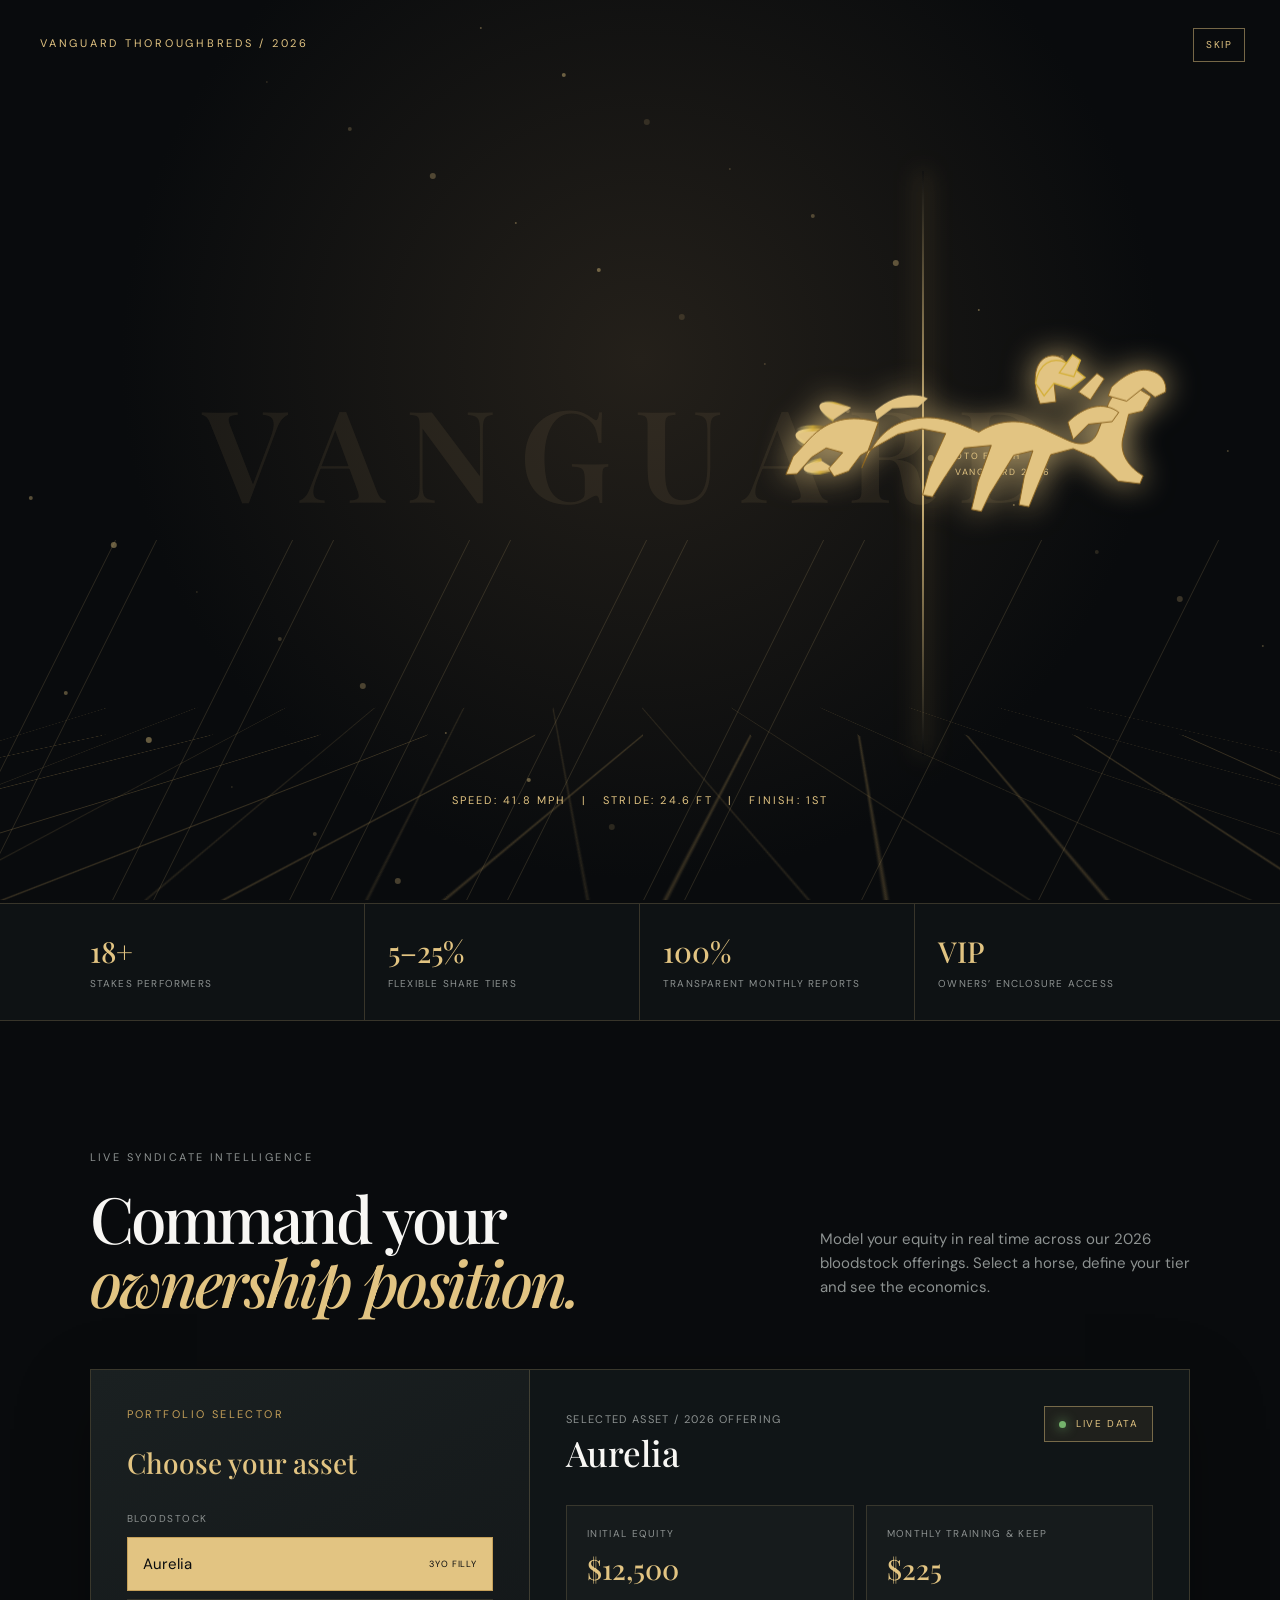
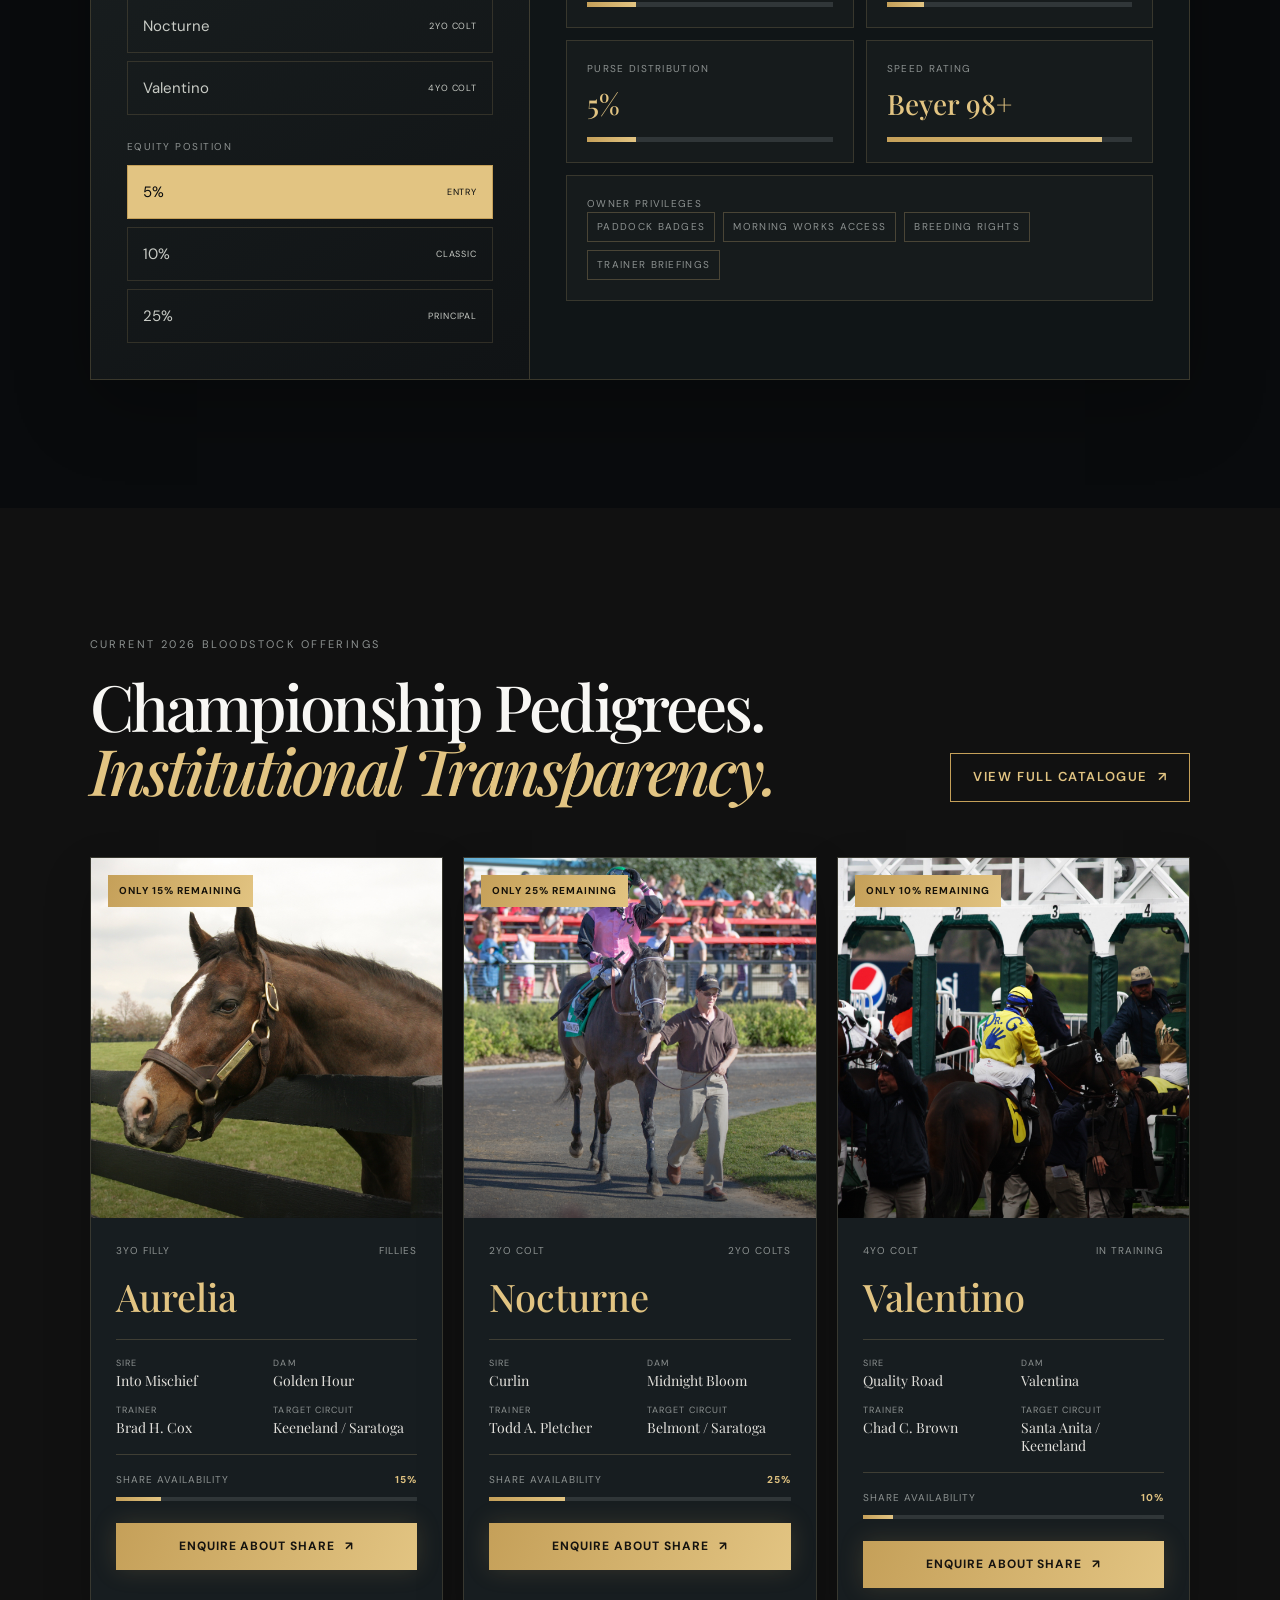
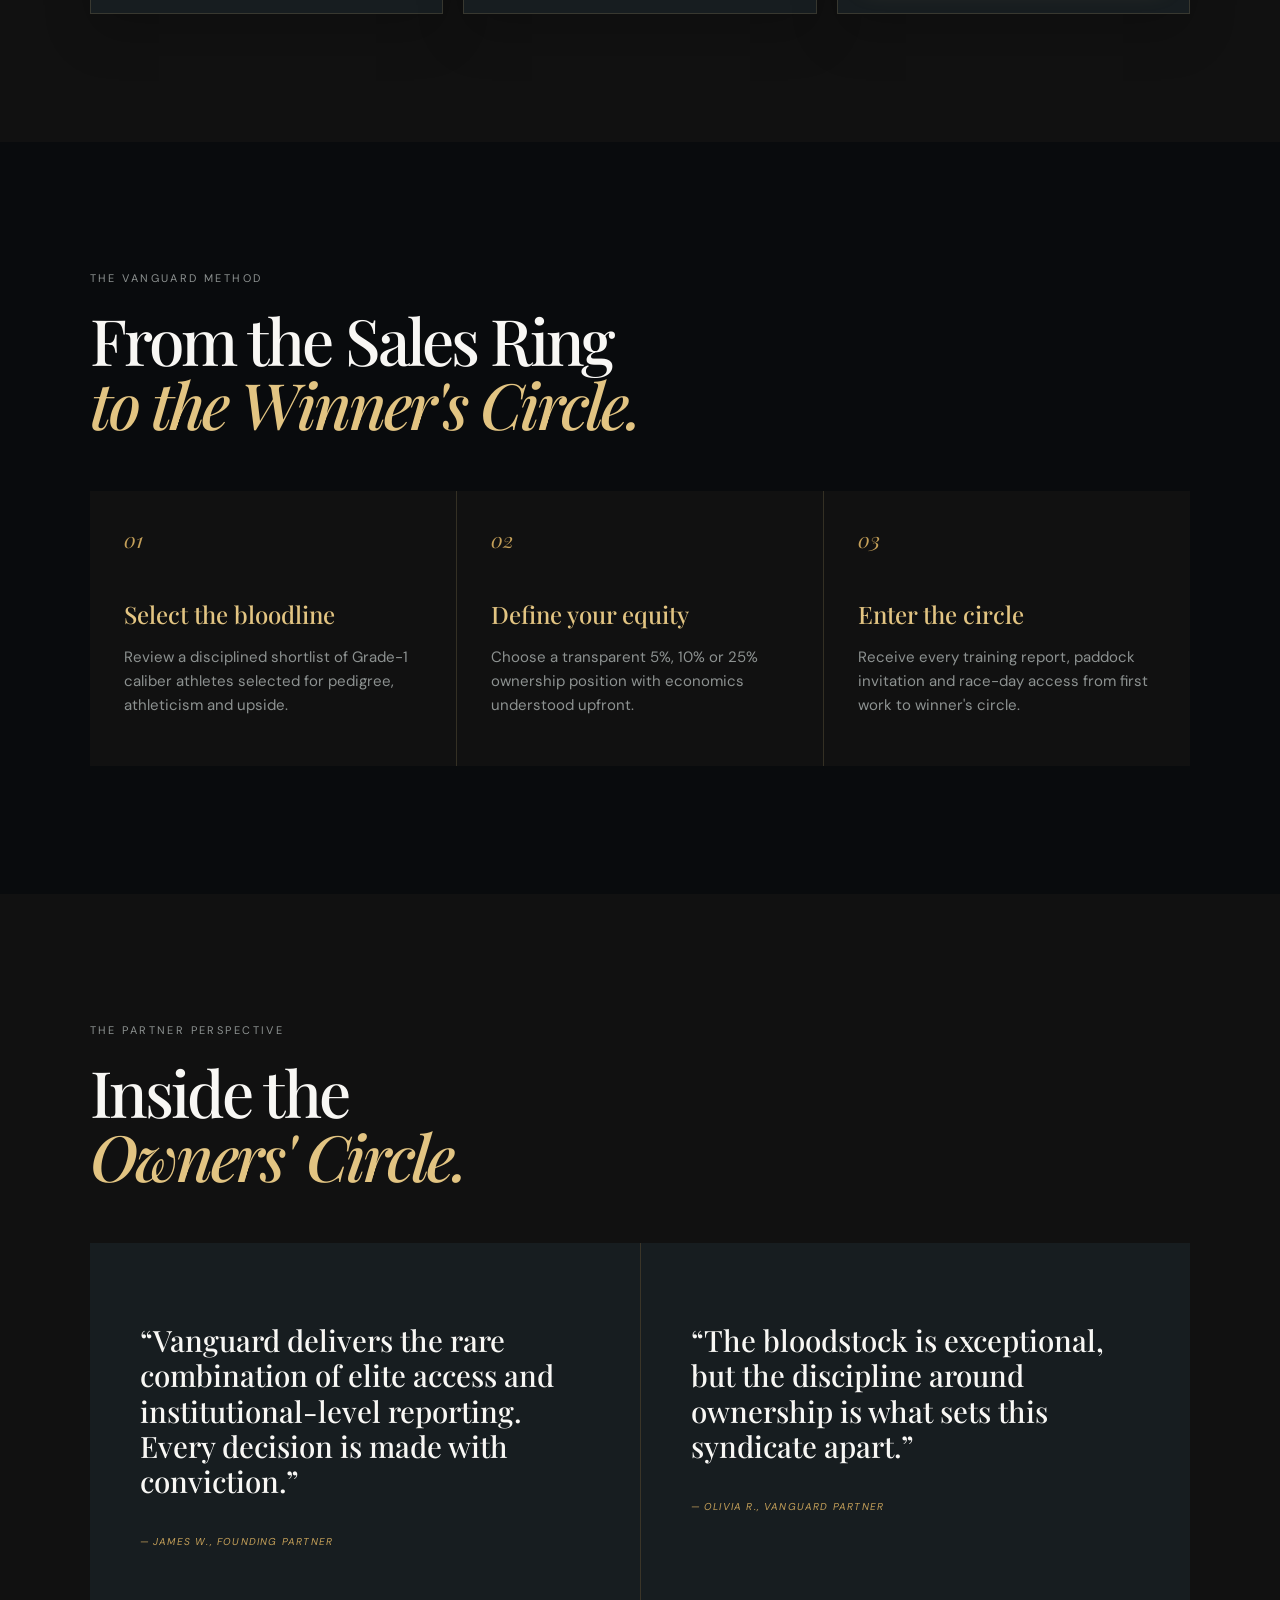
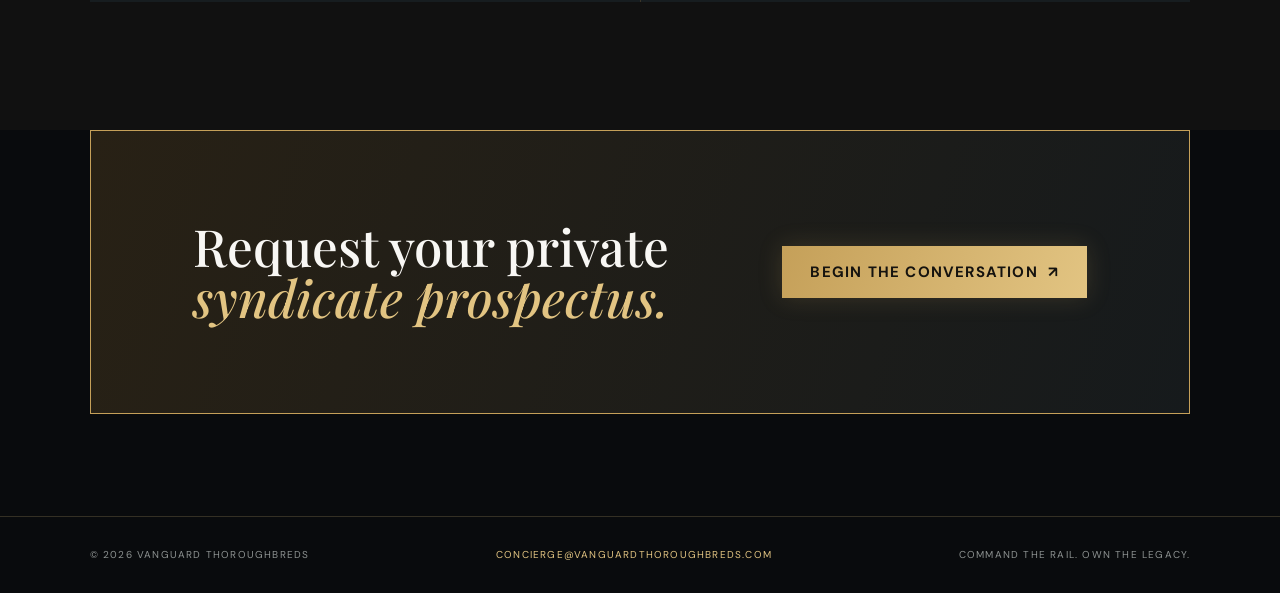
==== commit 93dd8e4a: "Fix race intro replay and add live preview GIF Co-authored-by: Copilot <223556219+Copilot@users.nore" ====
--- a/index.html
+++ b/index.html
@@ -2,7 +2,7 @@
 <html lang="en">
 <head><meta charset="utf-8"><meta name="viewport" content="width=device-width, initial-scale=1"><title>Vanguard Thoroughbreds — Command the Rail.</title><meta name="description" content="Direct fractional ownership in elite Grade-1 caliber Thoroughbreds with Vanguard Thoroughbreds."><link rel="stylesheet" href="styles.css"></head>
 <body class="intro-active" data-page="home">
-<div id="race-intro-overlay" aria-label="Vanguard 2026 race introduction"><canvas id="race-canvas"></canvas><div class="intro-grid"></div><div class="intro-wordmark">VANGUARD</div><div class="intro-label">VANGUARD THOROUGHBREDS / 2026</div><div class="intro-controls"><button class="intro-button" id="skip-intro">Skip</button><button class="intro-button" id="replay-intro" hidden>Replay 3D Race</button></div><div class="finish-line"><span>PHOTO FINISH<br>// VANGUARD 2026</span></div><svg class="race-horse" viewBox="0 0 500 250" aria-hidden="true"><path d="M56 157c18-21 25-42 51-52 20-8 43-7 62 2l33 15c15-5 35-6 52 1l27 10c17 7 31 16 42 13 13-4 18-21 25-37l13-31c5-14 17-22 30-22 12 0 18 7 20 17l-15 17c-8 8-11 21-7 31l14 36c7 17 20 28 37 34l-8 10-28-3-26-26-22-20c-11 16-20 31-31 45l-13 25-10-2 4-28 18-46-31-16-30-10-22 11-27 53-13 36-12-2 8-39 16-53-37 12-29 44-14 36-12-2 7-35 22-53-37-4-31-13-41-27l-14 23-19 13-5-8 19-25-24-14c-22-12-42-9-56 5l-16 17-11-3 17-30zm295-101c14-8 28-17 42-19 15-2 27 3 35 13l-12 9-21-3-24 18-15-4z"/></svg><div class="intro-telemetry">SPEED: 41.8 MPH&nbsp;&nbsp; | &nbsp;&nbsp;STRIDE: 24.6 FT&nbsp;&nbsp; | &nbsp;&nbsp;FINISH: 1ST</div></div>
+<div id="race-intro-overlay" aria-label="Vanguard 2026 race introduction"><canvas id="race-canvas"></canvas><div class="intro-grid"></div><div class="intro-wordmark">VANGUARD</div><div class="intro-label">VANGUARD THOROUGHBREDS / 2026</div><div class="intro-controls"><button class="intro-button" id="skip-intro">Skip</button><button class="intro-button" id="replay-intro" hidden>Replay 3D Race</button></div><div class="finish-line"><span>PHOTO FINISH<br>// VANGUARD 2026</span></div><svg class="race-horse" viewBox="0 0 620 300" aria-hidden="true"><defs><linearGradient id="horseGold" x1="0" y1="0" x2="1" y2="1"><stop offset="0" stop-color="#FFF3B0"/><stop offset=".48" stop-color="#D4AF37"/><stop offset="1" stop-color="#8A6421"/></linearGradient><linearGradient id="horseGlow" x1="0" x2="1"><stop stop-color="#FFF3B0" stop-opacity="0"/><stop offset=".5" stop-color="#D4AF37" stop-opacity=".85"/><stop offset="1" stop-color="#8A6421" stop-opacity="0"/></linearGradient></defs><g fill="none" stroke="url(#horseGlow)" stroke-linecap="round"><path stroke-width="9" d="M40 143C9 131 15 111 74 119"/><path stroke-width="5" d="M59 165C18 173 28 194 83 180"/><path stroke-width="3" d="M78 105C43 84 54 67 106 86"/></g><g fill="url(#horseGold)" stroke="#8A6421" stroke-width="1.5" stroke-linejoin="round"><path d="M122 177c15-34 34-66 78-74 35-7 67 5 99 20 27-18 60-21 91-8l43 20c22 10 39 7 47-14l15-40c8-20 25-30 47-23l18 11-13 22-21 5-9 37c-5 23 10 44 31 56l-5 12-33-4-36-35-32-14-34 9-19 45-14 34-15-3 8-43 13-39-29 7-36 58-13 27-15-3 10-42 20-55-41 4-32 48-16 26-15-3 11-40 24-53-36-7-36 8-57 32l-18 24-22 8-8-12 21-24-25-7-22 14-22 25-17 1 11-27 25-27c28-30 62-37 104-25z"/><path d="M500 55c18-18 40-30 59-25 16 4 25 17 23 32l-16 8-18-14-25 20-28-8z"/><path d="M392 80c-12-31-10-60 8-70 13-7 29-1 35 13l-6 18-17-2 4 38z"/><path d="M434 108c25-25 55-32 77-15l-10 14-36 4-23 23z"/><path d="M450 62l28-28 11 8-21 32z"/></g><g fill="#111518" stroke="#D4AF37" stroke-width="2"><path d="M385 49c5-30 24-41 47-31l28 22-22 17-25-8-15 19z"/><path d="M421 33l20-27 12 8-10 25z"/></g><path fill="#D4AF37" d="M142 91c25-22 56-30 80-19l-15 13-39 2-23 17z"/></svg><div class="intro-telemetry">SPEED: 41.8 MPH&nbsp;&nbsp; | &nbsp;&nbsp;STRIDE: 24.6 FT&nbsp;&nbsp; | &nbsp;&nbsp;FINISH: 1ST</div></div>
 <nav class="site-nav"><a class="brand-lockup" href="index.html"><span class="crest"><span class="crest-mark">V</span></span><span class="brand-name" data-brand>Vanguard Thoroughbreds</span></a><div class="nav-links"><a class="active" href="index.html">Home</a><a href="about.html">About & Horses</a><a href="contact.html">Contact</a><a class="nav-cta" href="contact.html">Enquire to Join <span>↗</span></a></div></nav>
 <main>
 <section class="hero"><div class="hero-copy"><span class="status-pill">2026 Syndicate Shares Live</span><h1 data-home-headline>Command the Rail.<br><em>Own the Legacy.</em></h1><p class="intro" data-home-intro>Direct fractional ownership in elite Grade-1 caliber Thoroughbreds. Curated bloodlines, Hall-of-Fame trainers, and full paddock-to-winner's-circle access.</p><div class="hero-actions"><a class="button" href="contact.html">Enquire to Join <span>↗</span></a><a class="outline-button" href="#command">Enter Command Dashboard <span>↓</span></a></div></div><div class="hero-visual"><div class="hero-frame"><img data-hero-image src="images/hero-racehorse.jpg" alt="Thoroughbred racehorses in competition" loading="eager"></div><div class="glass-card glass-one"><strong>Grade 1</strong><span>Bloodlines</span></div><div class="glass-card glass-two"><strong>84%</strong><span>Win / place strike rate</span></div><div class="glass-card glass-three"><strong>Direct</strong><span>Trainer access</span></div></div></section>
@@ -14,6 +14,6 @@
 <section class="cta-banner"><h2>Request your private<br><em>syndicate prospectus.</em></h2><a class="button" href="contact.html">Begin the conversation <span>↗</span></a></section>
 </main><footer class="site-footer"><span>© 2026 <span data-brand>Vanguard Thoroughbreds</span></span><a data-email>concierge@vanguardthoroughbreds.com</a><span>Command the rail. Own the legacy.</span></footer>
 <script src="site-content.js"></script><script>
-(function(){const overlay=document.getElementById("race-intro-overlay"),canvas=document.getElementById("race-canvas"),ctx=canvas.getContext("2d"),skip=document.getElementById("skip-intro"),replay=document.getElementById("replay-intro");let raf,started=0;function resize(){canvas.width=innerWidth*devicePixelRatio;canvas.height=innerHeight*devicePixelRatio;ctx.setTransform(devicePixelRatio,0,0,devicePixelRatio,0,0)}function draw(now){const t=Math.min((now-started)/3200,1),w=innerWidth,h=innerHeight;ctx.clearRect(0,0,w,h);for(let i=0;i<36;i++){const x=(i*83+now*.13)%w,y=(i*47+now*.04)%h;ctx.fillStyle=`rgba(226,196,130,${.15+.35*((i%5)/5)})`;ctx.beginPath();ctx.arc(x,y,1+(i%3),0,Math.PI*2);ctx.fill()}for(let i=0;i<12;i++){const x=(i*177+now*.7)%w;ctx.strokeStyle=`rgba(226,196,130,${.12+(1-t)*.18})`;ctx.lineWidth=1;ctx.beginPath();ctx.moveTo(x,h*.6);ctx.lineTo(x-180,h);ctx.stroke()}if(t<1)raf=requestAnimationFrame(draw);else finish()}function finish(){overlay.classList.add("is-done");document.body.classList.remove("intro-active");document.body.appendChild(replay);replay.classList.add("replay-floating");replay.hidden=false;replay.style.display=""}function start(){overlay.classList.remove("is-done");document.body.classList.add("intro-active");replay.hidden=true;replay.style.display="none";started=performance.now();cancelAnimationFrame(raf);raf=requestAnimationFrame(draw);setTimeout(finish,3300)}addEventListener("resize",resize);skip.addEventListener("click",finish);replay.addEventListener("click",start);resize();start()})();
+(function(){const overlay=document.getElementById("race-intro-overlay"),canvas=document.getElementById("race-canvas"),ctx=canvas.getContext("2d"),skip=document.getElementById("skip-intro"),replay=document.getElementById("replay-intro");let raf,started=0,timer;function resize(){canvas.width=innerWidth*devicePixelRatio;canvas.height=innerHeight*devicePixelRatio;ctx.setTransform(devicePixelRatio,0,0,devicePixelRatio,0,0)}function draw(now){const t=Math.min((now-started)/2500,1),w=innerWidth,h=innerHeight;ctx.clearRect(0,0,w,h);for(let i=0;i<36;i++){const x=(i*83+now*.13)%w,y=(i*47+now*.04)%h;ctx.fillStyle=`rgba(226,196,130,${.15+.35*((i%5)/5)})`;ctx.beginPath();ctx.arc(x,y,1+(i%3),0,Math.PI*2);ctx.fill()}for(let i=0;i<12;i++){const x=(i*177+now*.7)%w;ctx.strokeStyle=`rgba(226,196,130,${.12+(1-t)*.18})`;ctx.lineWidth=1;ctx.beginPath();ctx.moveTo(x,h*.6);ctx.lineTo(x-180,h);ctx.stroke()}if(t<1)raf=requestAnimationFrame(draw);else finish()}function finish(){clearTimeout(timer);overlay.classList.add("is-done");document.body.classList.remove("intro-active");sessionStorage.setItem("vanguard_intro_seen","1");document.body.appendChild(replay);replay.classList.add("replay-floating");replay.hidden=false;replay.style.display="" ; replay.textContent="↺ Replay Finish Line Intro"}function start(){clearTimeout(timer);overlay.classList.remove("is-done");document.body.classList.add("intro-active");replay.hidden=true;replay.style.display="none";started=performance.now();cancelAnimationFrame(raf);raf=requestAnimationFrame(draw);timer=setTimeout(finish,2600)}addEventListener("resize",resize);skip.addEventListener("click",finish);replay.addEventListener("click",start);resize();if(sessionStorage.getItem("vanguard_intro_seen")==="1"){finish()}else{start()}})();
 const DATA={5:{cost:12500,keep:225},10:{cost:25000,keep:450},25:{cost:62500,keep:1125}},HORSES={Aurelia:{speed:"Beyer 98+",remaining:15},Nocturne:{speed:"Beyer 101",remaining:25},Valentino:{speed:"Beyer 104",remaining:10}};let tier=5,horse="Aurelia";function money(n){return `$${n.toLocaleString("en-US")}`}function updateDash(){const d=DATA[tier],h=HORSES[horse],set=(sel,val)=>document.querySelector(sel).textContent=val,bar=(sel,val)=>document.querySelector(sel).style.width=`${val}%`;set("[data-dash-name]",horse);set("[data-kpi-cost]",money(d.cost));set("[data-kpi-keep]",money(d.keep));set("[data-kpi-prize]",`${tier}%`);set("[data-kpi-speed]",h.speed);bar("[data-kpi-cost-bar]",tier*4);bar("[data-kpi-keep-bar]",tier*3);bar("[data-kpi-prize-bar]",tier*4);bar("[data-kpi-speed-bar]",Math.min(100,80+(h.remaining/2)));}document.querySelectorAll("[data-horse]").forEach(b=>b.addEventListener("click",()=>{document.querySelectorAll("[data-horse]").forEach(x=>x.classList.remove("selected"));b.classList.add("selected");horse=b.dataset.horse;updateDash()}));document.querySelectorAll("[data-tier]").forEach(b=>b.addEventListener("click",()=>{document.querySelectorAll("[data-tier]").forEach(x=>x.classList.remove("selected"));b.classList.add("selected");tier=Number(b.dataset.tier);updateDash()}));updateDash();
 </script></body></html>
--- a/styles.css
+++ b/styles.css
@@ -56,9 +56,10 @@
 .intro-controls { position: absolute; top: 28px; right: 35px; z-index: 3; display: flex; align-items: center; gap: 16px; }
 .intro-button { padding: 8px 12px; border: 1px solid rgba(226,196,130,.5); color: var(--champagne); background: transparent; font-size: 10px; letter-spacing: .15em; text-transform: uppercase; }
 .intro-button:hover { background: rgba(226,196,130,.12); }
-.replay-floating { position: fixed; top: 28px; right: 35px; z-index: 60; }
+.replay-floating { position: fixed; bottom: 24px; left: 24px; z-index: 90; padding: 11px 16px; border: 1px solid rgba(212,175,55,.7); border-radius: 999px; color: #0a0b0e; background: linear-gradient(135deg,#d4af37 0%,#f3e5ab 50%,#c59b27 100%); box-shadow: 0 4px 20px rgba(212,175,55,.35); font-size: 11px; font-weight: 700; letter-spacing: .1em; text-transform: uppercase; }
 .replay-floating[hidden] { display: none; }
 @keyframes horseRun { to { left: 77%; transform: translate(-50%, -50%) scale(1.05); } }
+.replay-floating[hidden] { display: none; }
 
 .hero { position: relative; display: grid; grid-template-columns: minmax(0, .9fr) minmax(0, 1.1fr); min-height: calc(100vh - 88px); padding: clamp(65px, 8vw, 130px) clamp(25px, 7vw, 120px); gap: clamp(40px, 7vw, 120px); align-items: center; background: radial-gradient(circle at 20% 20%, #1b2221, var(--obsidian) 58%); }
 .hero-copy { position: relative; z-index: 2; max-width: 650px; }
@@ -121,3 +122,17 @@
 .horses { padding: clamp(80px, 9vw, 145px) clamp(25px, 7vw, 120px); }.filter-tabs { display: flex; gap: 22px; margin: 30px 0; }.filter-tabs button { padding: 0 0 8px; border: 0; border-bottom: 1px solid transparent; color: var(--muted); background: transparent; font-size: 11px; letter-spacing: .12em; text-transform: uppercase; }.filter-tabs button.active { border-color: var(--gold); color: var(--champagne); }.horse-showcase { display: grid; grid-template-columns: repeat(3, 1fr); gap: 20px; }.horse-showcase .horse-card { grid-column: auto; }.horse-detail { grid-column: auto; padding: 25px; color: var(--warm-white); background: #171d20; border: 1px solid var(--line); }.horse-detail .eyebrow { margin-bottom: 12px; }.horse-detail p { color: #b7bbb7; font-size: 13px; }.horse-detail strong { display: inline-block; width: 48px; color: var(--champagne); font-size: 10px; text-transform: uppercase; }
 .contact-layout { display: grid; grid-template-columns: .85fr 1.15fr; gap: clamp(55px, 10vw, 160px); max-width: 1450px; margin: auto; padding: clamp(85px, 10vw, 160px) clamp(25px, 10vw, 180px); }.contact-copy > p { max-width: 370px; color: #b7bbb7; font-size: 16px; }.contact-details { margin-top: 55px; }.contact-details p { margin: 16px 0; font-size: 13px; }.contact-details span { display: block; color: var(--muted); font-size: 10px; letter-spacing: .14em; text-transform: uppercase; }.contact-hero { height: 190px; margin-top: 55px; overflow: hidden; border: 1px solid var(--gold); }.contact-hero img { width: 100%; height: 100%; object-fit: cover; }.form-card { padding: clamp(35px, 5vw, 75px); color: var(--charcoal); background: var(--warm-white); box-shadow: 0 25px 80px rgba(0,0,0,.35); }.form-card h2 { margin: 0 0 35px; font: 500 34px var(--serif); }.form-grid { display: grid; grid-template-columns: 1fr 1fr; gap: 24px; }.field { margin-bottom: 24px; }.field label { display: block; margin-bottom: 8px; font-size: 10px; letter-spacing: .13em; text-transform: uppercase; }.field input, .field select { width: 100%; padding: 12px 0; border: 0; border-bottom: 1px solid #bbb6aa; outline: 0; background: transparent; }.field input:focus, .field select:focus { border-color: var(--gold); }.submit { width: 100%; padding: 17px; border: 0; color: #15130f; background: linear-gradient(110deg,var(--gold),var(--champagne)); font-weight: 700; letter-spacing: .1em; text-transform: uppercase; }.faq { margin-top: 55px; }.faq h2 { font: 500 30px var(--serif); }.faq details { border-top: 1px solid var(--line); }.faq summary { display: flex; justify-content: space-between; padding: 17px 0; cursor: pointer; list-style: none; font: 500 16px var(--serif); }.faq summary span { color: var(--gold); }.faq details p { color: var(--muted); font-size: 13px; }.footer { display: flex; justify-content: space-between; padding: 30px clamp(25px, 7vw, 120px); border-top: 1px solid var(--line); color: var(--muted); font-size: 10px; letter-spacing: .1em; text-transform: uppercase; }.footer a { color: var(--champagne); }
 @media (max-width: 760px) { .nav { min-height: 76px; padding: 0 5vw; }.nav .logo { font-size: 15px; }.nav .nav-links a:not(.button) { display: none; }.nav .button { padding: 11px 13px; font-size: 10px; }.story { display: block; }.story-image { min-height: 420px; }.story-copy { padding: 15vw 9vw; }.mission, .philosophy { display: block; padding: 18vw 5vw; }.mission > p:last-child { margin-top: 28px; }.philosophy ul { margin-top: 30px; }.horse-showcase { display: block; }.horse-showcase .horse-card, .horse-detail { margin-bottom: 22px; }.contact-layout { display: block; padding: 18vw 5vw; }.form-card { margin-top: 55px; padding: 10vw 8vw; }.form-grid { display: block; }.footer { display: block; padding: 25px 5vw; }.footer span, .footer a { display: block; margin-top: 10px; } }
+
+/* Final shared navbar and replay treatment across every page. */
+.nav .button, .site-nav .nav-cta {
+  height: 46px; padding: 0 24px; border-radius: 4px;
+  color: #0A0B0E !important;
+  background: linear-gradient(135deg,#D4AF37 0%,#F3E5AB 50%,#C59B27 100%);
+  font-size: 14px; font-weight: 700; letter-spacing: .12em;
+  display: inline-flex; align-items: center; gap: 8px;
+  box-shadow: 0 4px 20px rgba(212,175,55,.35);
+}
+.nav .button:hover, .site-nav .nav-cta:hover { color: #0A0B0E !important; box-shadow: 0 8px 28px rgba(212,175,55,.5); }
+.nav .nav-links { height: 88px; }
+.nav .nav-links a:not(.button) { display: inline-flex; align-items: center; height: 88px; padding: 0; }
+.nav .nav-links a:not(.button)::after { bottom: 19px; }
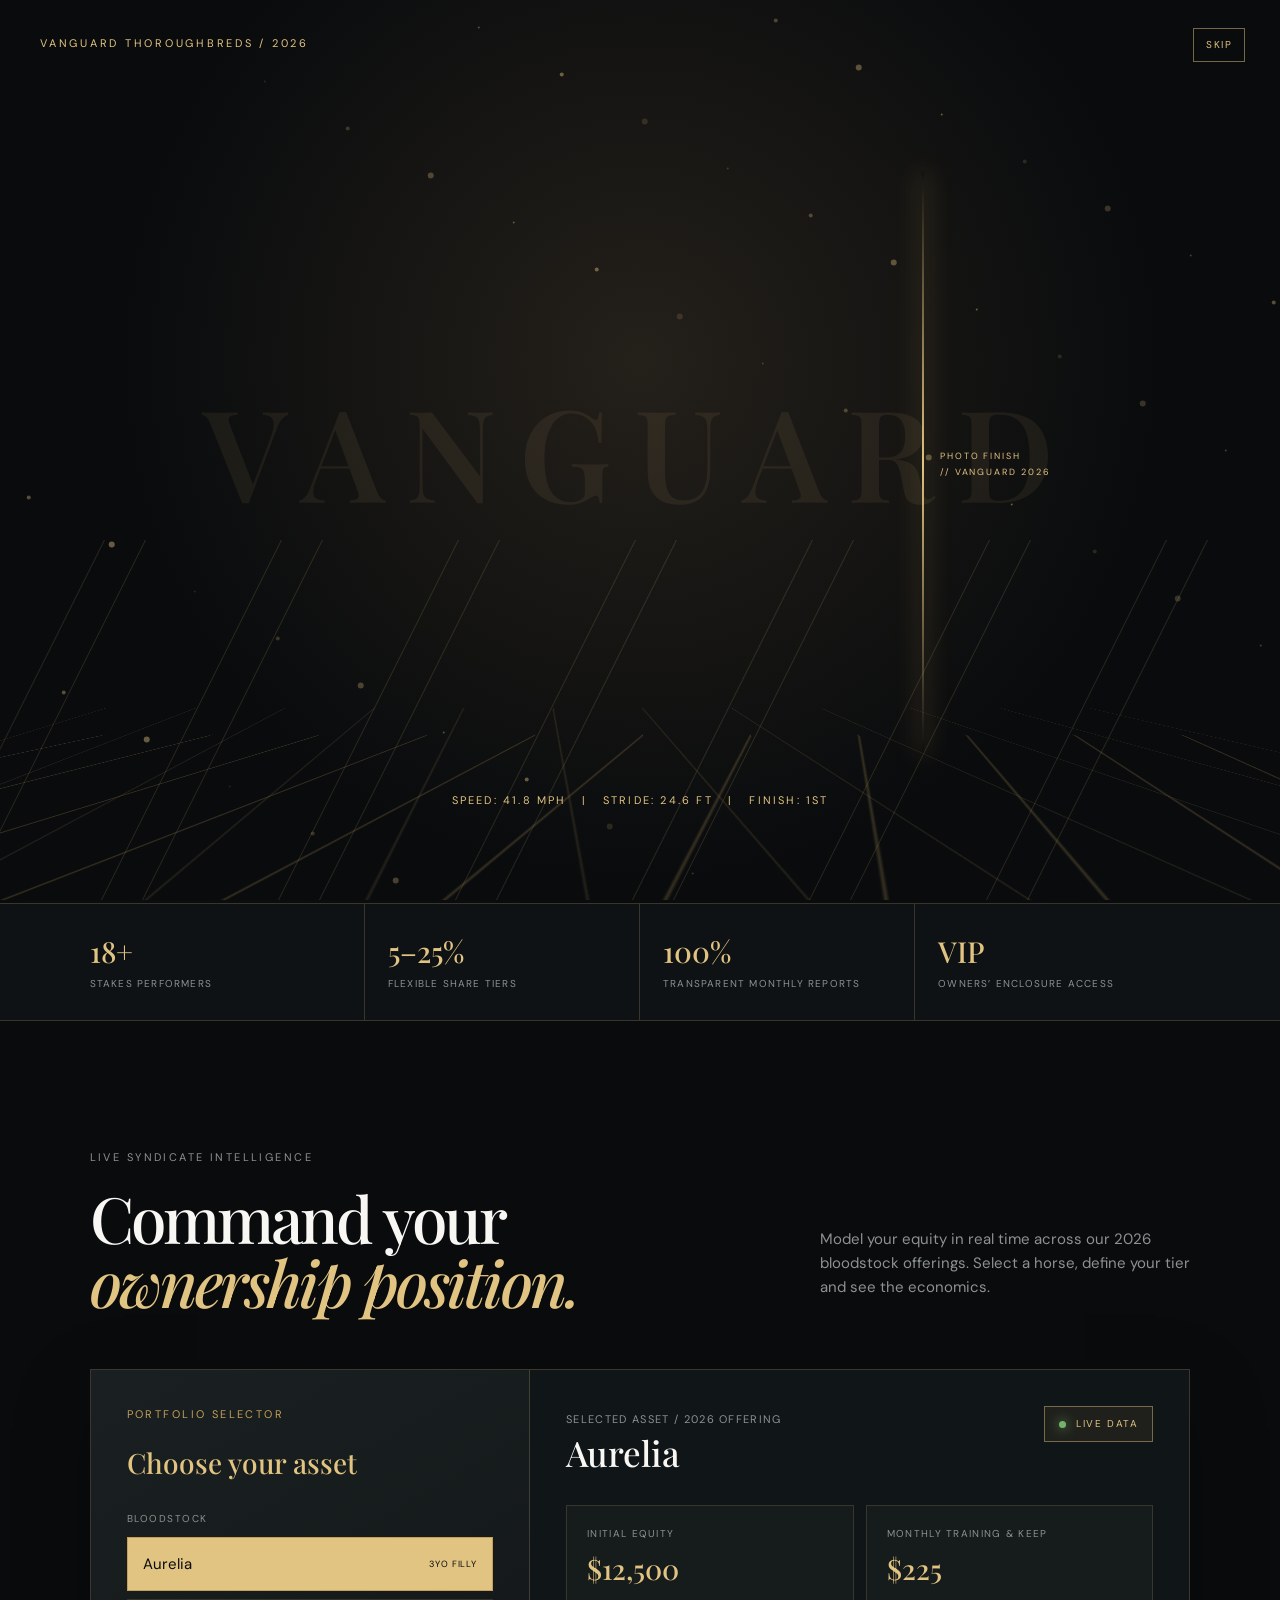
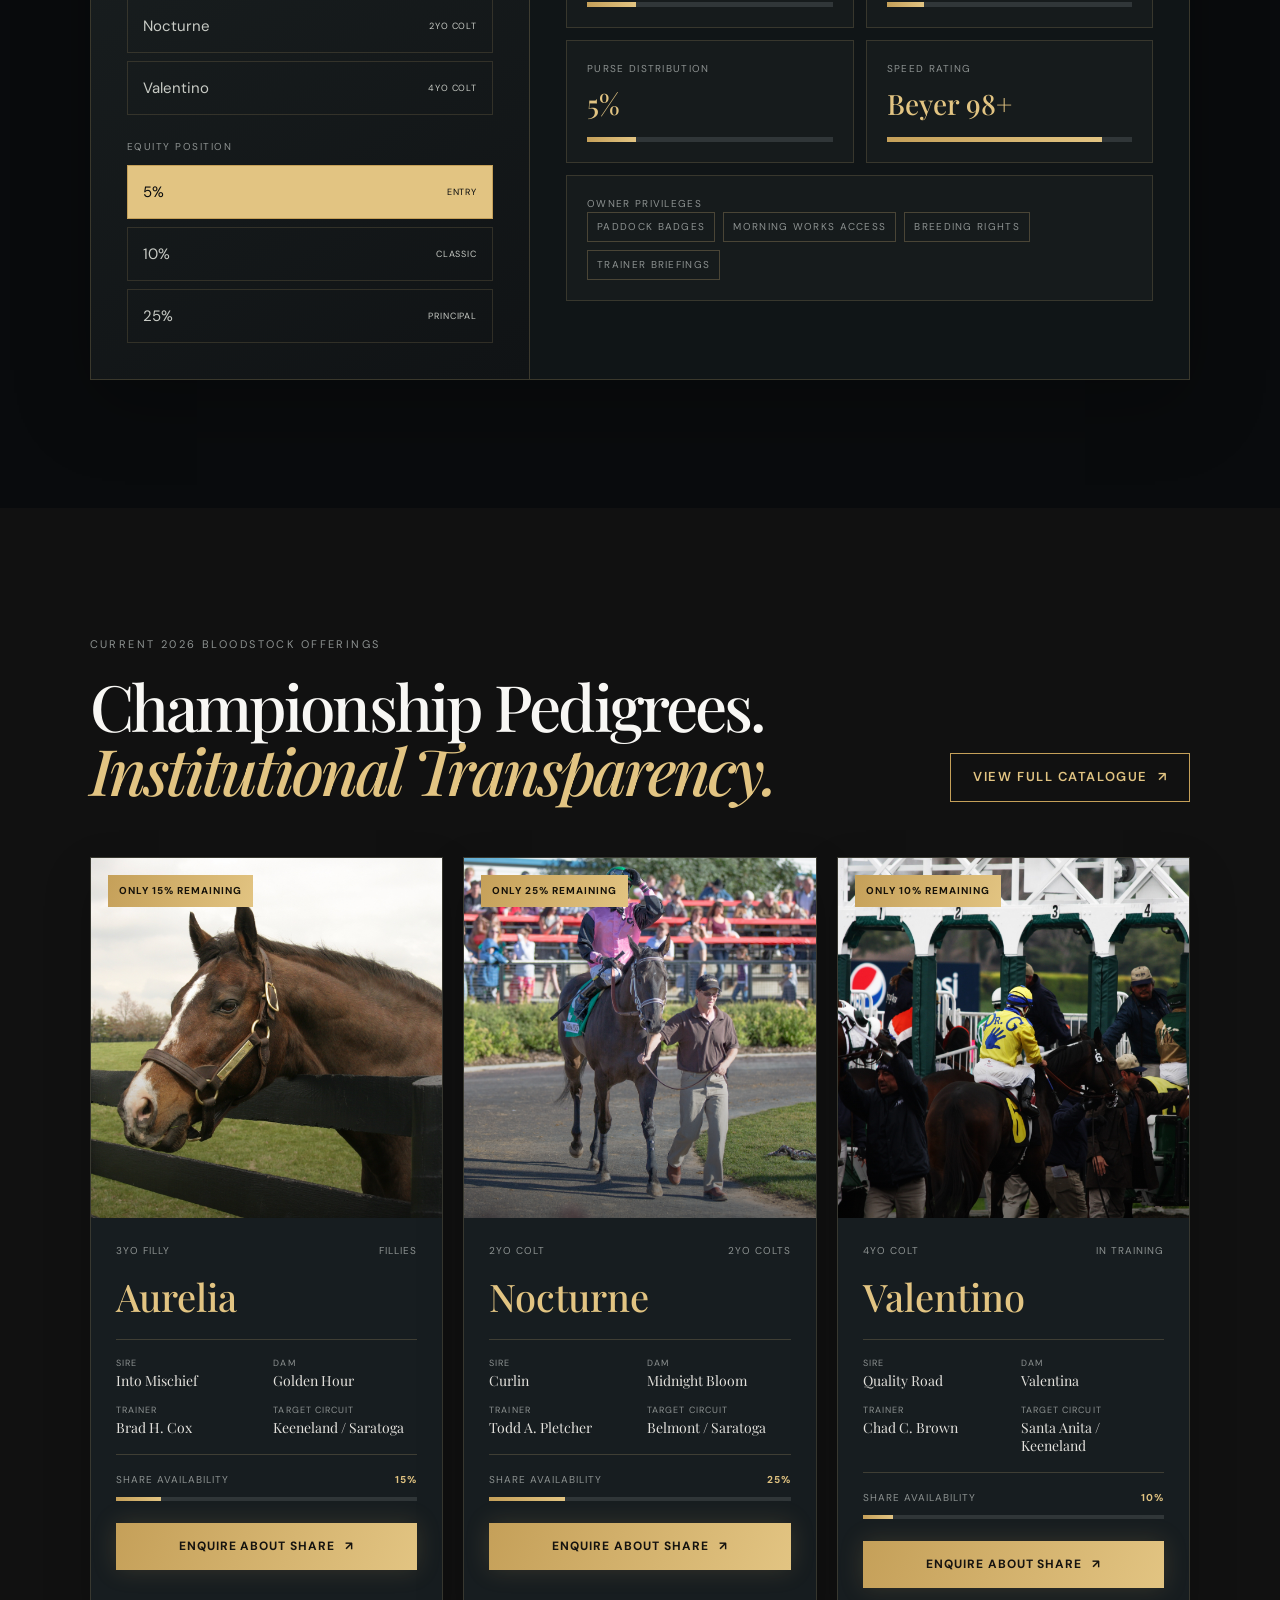
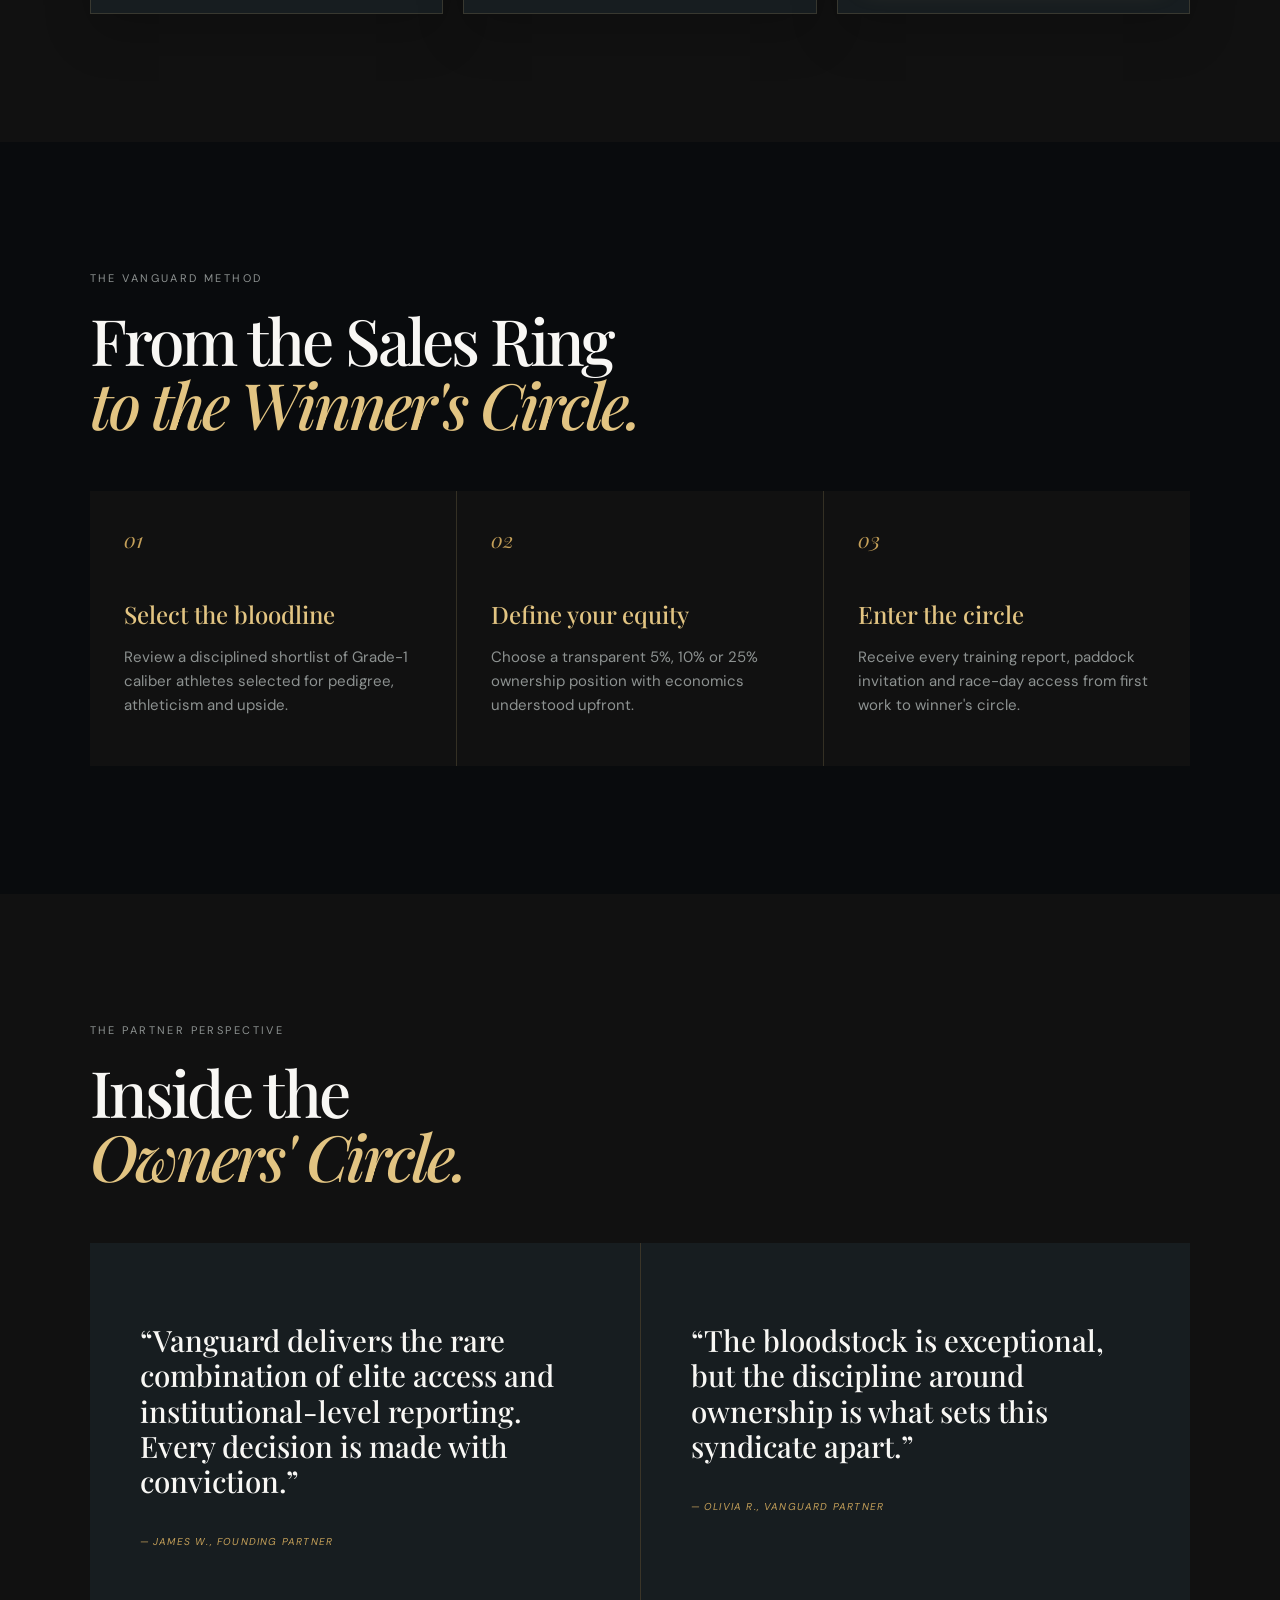
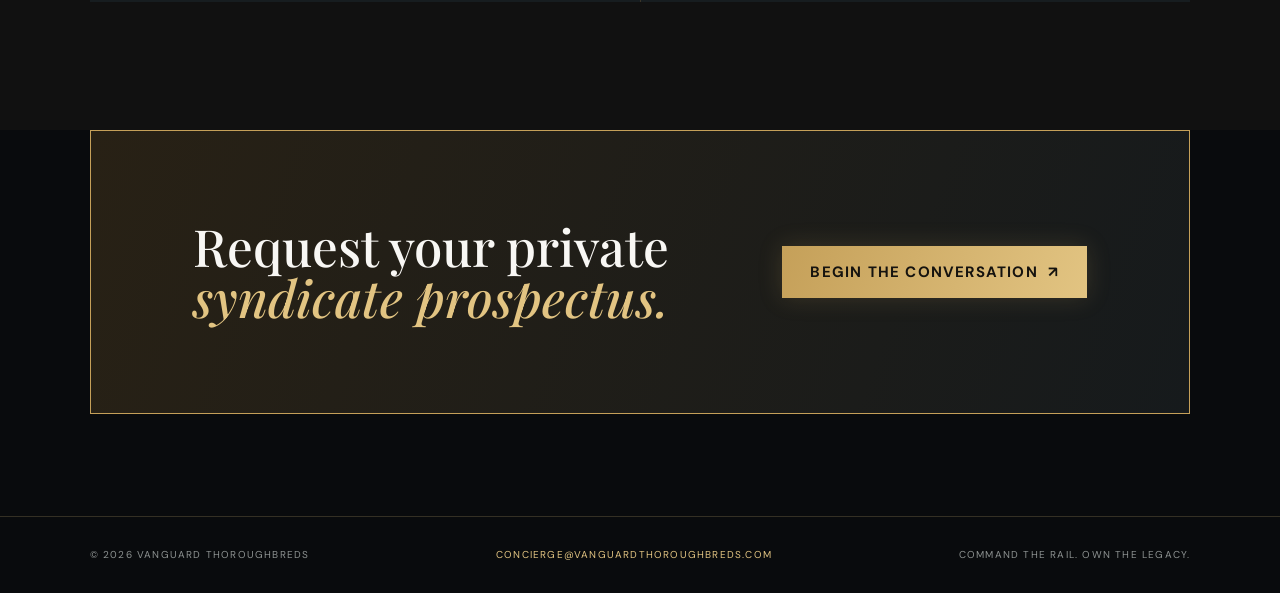
==== commit f8a756e3: "Remove replay button and add real golden jockey racehorse left-to-right sprint" ====
--- a/index.html
+++ b/index.html
@@ -2,7 +2,7 @@
 <html lang="en">
 <head><meta charset="utf-8"><meta name="viewport" content="width=device-width, initial-scale=1"><title>Vanguard Thoroughbreds — Command the Rail.</title><meta name="description" content="Direct fractional ownership in elite Grade-1 caliber Thoroughbreds with Vanguard Thoroughbreds."><link rel="stylesheet" href="styles.css"></head>
 <body class="intro-active" data-page="home">
-<div id="race-intro-overlay" aria-label="Vanguard 2026 race introduction"><canvas id="race-canvas"></canvas><div class="intro-grid"></div><div class="intro-wordmark">VANGUARD</div><div class="intro-label">VANGUARD THOROUGHBREDS / 2026</div><div class="intro-controls"><button class="intro-button" id="skip-intro">Skip</button><button class="intro-button" id="replay-intro" hidden>Replay 3D Race</button></div><div class="finish-line"><span>PHOTO FINISH<br>// VANGUARD 2026</span></div><svg class="race-horse" viewBox="0 0 620 300" aria-hidden="true"><defs><linearGradient id="horseGold" x1="0" y1="0" x2="1" y2="1"><stop offset="0" stop-color="#FFF3B0"/><stop offset=".48" stop-color="#D4AF37"/><stop offset="1" stop-color="#8A6421"/></linearGradient><linearGradient id="horseGlow" x1="0" x2="1"><stop stop-color="#FFF3B0" stop-opacity="0"/><stop offset=".5" stop-color="#D4AF37" stop-opacity=".85"/><stop offset="1" stop-color="#8A6421" stop-opacity="0"/></linearGradient></defs><g fill="none" stroke="url(#horseGlow)" stroke-linecap="round"><path stroke-width="9" d="M40 143C9 131 15 111 74 119"/><path stroke-width="5" d="M59 165C18 173 28 194 83 180"/><path stroke-width="3" d="M78 105C43 84 54 67 106 86"/></g><g fill="url(#horseGold)" stroke="#8A6421" stroke-width="1.5" stroke-linejoin="round"><path d="M122 177c15-34 34-66 78-74 35-7 67 5 99 20 27-18 60-21 91-8l43 20c22 10 39 7 47-14l15-40c8-20 25-30 47-23l18 11-13 22-21 5-9 37c-5 23 10 44 31 56l-5 12-33-4-36-35-32-14-34 9-19 45-14 34-15-3 8-43 13-39-29 7-36 58-13 27-15-3 10-42 20-55-41 4-32 48-16 26-15-3 11-40 24-53-36-7-36 8-57 32l-18 24-22 8-8-12 21-24-25-7-22 14-22 25-17 1 11-27 25-27c28-30 62-37 104-25z"/><path d="M500 55c18-18 40-30 59-25 16 4 25 17 23 32l-16 8-18-14-25 20-28-8z"/><path d="M392 80c-12-31-10-60 8-70 13-7 29-1 35 13l-6 18-17-2 4 38z"/><path d="M434 108c25-25 55-32 77-15l-10 14-36 4-23 23z"/><path d="M450 62l28-28 11 8-21 32z"/></g><g fill="#111518" stroke="#D4AF37" stroke-width="2"><path d="M385 49c5-30 24-41 47-31l28 22-22 17-25-8-15 19z"/><path d="M421 33l20-27 12 8-10 25z"/></g><path fill="#D4AF37" d="M142 91c25-22 56-30 80-19l-15 13-39 2-23 17z"/></svg><div class="intro-telemetry">SPEED: 41.8 MPH&nbsp;&nbsp; | &nbsp;&nbsp;STRIDE: 24.6 FT&nbsp;&nbsp; | &nbsp;&nbsp;FINISH: 1ST</div></div>
+<div id="race-intro-overlay" aria-label="Vanguard 2026 race introduction"><canvas id="race-canvas"></canvas><div class="intro-grid"></div><div class="intro-wordmark">VANGUARD</div><div class="intro-label">VANGUARD THOROUGHBREDS / 2026</div><button class="intro-button" id="skip-intro">Skip</button><div class="finish-line"><span>PHOTO FINISH<br>// VANGUARD 2026</span></div><div class="race-horse-trail"></div><img class="race-horse" src="images/golden-jockey-horse.webp" alt="" aria-hidden="true"><div class="intro-telemetry">SPEED: 41.8 MPH&nbsp;&nbsp; | &nbsp;&nbsp;STRIDE: 24.6 FT&nbsp;&nbsp; | &nbsp;&nbsp;FINISH: 1ST</div></div>
 <nav class="site-nav"><a class="brand-lockup" href="index.html"><span class="crest"><span class="crest-mark">V</span></span><span class="brand-name" data-brand>Vanguard Thoroughbreds</span></a><div class="nav-links"><a class="active" href="index.html">Home</a><a href="about.html">About & Horses</a><a href="contact.html">Contact</a><a class="nav-cta" href="contact.html">Enquire to Join <span>↗</span></a></div></nav>
 <main>
 <section class="hero"><div class="hero-copy"><span class="status-pill">2026 Syndicate Shares Live</span><h1 data-home-headline>Command the Rail.<br><em>Own the Legacy.</em></h1><p class="intro" data-home-intro>Direct fractional ownership in elite Grade-1 caliber Thoroughbreds. Curated bloodlines, Hall-of-Fame trainers, and full paddock-to-winner's-circle access.</p><div class="hero-actions"><a class="button" href="contact.html">Enquire to Join <span>↗</span></a><a class="outline-button" href="#command">Enter Command Dashboard <span>↓</span></a></div></div><div class="hero-visual"><div class="hero-frame"><img data-hero-image src="images/hero-racehorse.jpg" alt="Thoroughbred racehorses in competition" loading="eager"></div><div class="glass-card glass-one"><strong>Grade 1</strong><span>Bloodlines</span></div><div class="glass-card glass-two"><strong>84%</strong><span>Win / place strike rate</span></div><div class="glass-card glass-three"><strong>Direct</strong><span>Trainer access</span></div></div></section>
@@ -14,6 +14,6 @@
 <section class="cta-banner"><h2>Request your private<br><em>syndicate prospectus.</em></h2><a class="button" href="contact.html">Begin the conversation <span>↗</span></a></section>
 </main><footer class="site-footer"><span>© 2026 <span data-brand>Vanguard Thoroughbreds</span></span><a data-email>concierge@vanguardthoroughbreds.com</a><span>Command the rail. Own the legacy.</span></footer>
 <script src="site-content.js"></script><script>
-(function(){const overlay=document.getElementById("race-intro-overlay"),canvas=document.getElementById("race-canvas"),ctx=canvas.getContext("2d"),skip=document.getElementById("skip-intro"),replay=document.getElementById("replay-intro");let raf,started=0,timer;function resize(){canvas.width=innerWidth*devicePixelRatio;canvas.height=innerHeight*devicePixelRatio;ctx.setTransform(devicePixelRatio,0,0,devicePixelRatio,0,0)}function draw(now){const t=Math.min((now-started)/2500,1),w=innerWidth,h=innerHeight;ctx.clearRect(0,0,w,h);for(let i=0;i<36;i++){const x=(i*83+now*.13)%w,y=(i*47+now*.04)%h;ctx.fillStyle=`rgba(226,196,130,${.15+.35*((i%5)/5)})`;ctx.beginPath();ctx.arc(x,y,1+(i%3),0,Math.PI*2);ctx.fill()}for(let i=0;i<12;i++){const x=(i*177+now*.7)%w;ctx.strokeStyle=`rgba(226,196,130,${.12+(1-t)*.18})`;ctx.lineWidth=1;ctx.beginPath();ctx.moveTo(x,h*.6);ctx.lineTo(x-180,h);ctx.stroke()}if(t<1)raf=requestAnimationFrame(draw);else finish()}function finish(){clearTimeout(timer);overlay.classList.add("is-done");document.body.classList.remove("intro-active");sessionStorage.setItem("vanguard_intro_seen","1");document.body.appendChild(replay);replay.classList.add("replay-floating");replay.hidden=false;replay.style.display="" ; replay.textContent="↺ Replay Finish Line Intro"}function start(){clearTimeout(timer);overlay.classList.remove("is-done");document.body.classList.add("intro-active");replay.hidden=true;replay.style.display="none";started=performance.now();cancelAnimationFrame(raf);raf=requestAnimationFrame(draw);timer=setTimeout(finish,2600)}addEventListener("resize",resize);skip.addEventListener("click",finish);replay.addEventListener("click",start);resize();if(sessionStorage.getItem("vanguard_intro_seen")==="1"){finish()}else{start()}})();
+(function(){const overlay=document.getElementById("race-intro-overlay"),canvas=document.getElementById("race-canvas"),ctx=canvas.getContext("2d"),skip=document.getElementById("skip-intro");let raf,started=0,timer;function resize(){canvas.width=innerWidth*devicePixelRatio;canvas.height=innerHeight*devicePixelRatio;ctx.setTransform(devicePixelRatio,0,0,devicePixelRatio,0,0)}function draw(now){const t=Math.min((now-started)/2400,1),w=innerWidth,h=innerHeight;ctx.clearRect(0,0,w,h);for(let i=0;i<44;i++){const x=(i*83+now*.13)%w,y=(i*47+now*.04)%h;ctx.fillStyle=`rgba(226,196,130,${.15+.35*((i%5)/5)})`;ctx.beginPath();ctx.arc(x,y,1+(i%3),0,Math.PI*2);ctx.fill()}for(let i=0;i<14;i++){const x=(i*177+now*.7)%w;ctx.strokeStyle=`rgba(226,196,130,${.12+(1-t)*.18})`;ctx.lineWidth=1;ctx.beginPath();ctx.moveTo(x,h*.6);ctx.lineTo(x-180,h);ctx.stroke()}if(t<1)raf=requestAnimationFrame(draw);else finish()}function finish(){clearTimeout(timer);overlay.classList.add("is-done");document.body.classList.remove("intro-active")}function start(){clearTimeout(timer);overlay.classList.remove("is-done");document.body.classList.add("intro-active");started=performance.now();cancelAnimationFrame(raf);raf=requestAnimationFrame(draw);timer=setTimeout(finish,2550)}addEventListener("resize",resize);skip.addEventListener("click",finish);resize();start()})();
 const DATA={5:{cost:12500,keep:225},10:{cost:25000,keep:450},25:{cost:62500,keep:1125}},HORSES={Aurelia:{speed:"Beyer 98+",remaining:15},Nocturne:{speed:"Beyer 101",remaining:25},Valentino:{speed:"Beyer 104",remaining:10}};let tier=5,horse="Aurelia";function money(n){return `$${n.toLocaleString("en-US")}`}function updateDash(){const d=DATA[tier],h=HORSES[horse],set=(sel,val)=>document.querySelector(sel).textContent=val,bar=(sel,val)=>document.querySelector(sel).style.width=`${val}%`;set("[data-dash-name]",horse);set("[data-kpi-cost]",money(d.cost));set("[data-kpi-keep]",money(d.keep));set("[data-kpi-prize]",`${tier}%`);set("[data-kpi-speed]",h.speed);bar("[data-kpi-cost-bar]",tier*4);bar("[data-kpi-keep-bar]",tier*3);bar("[data-kpi-prize-bar]",tier*4);bar("[data-kpi-speed-bar]",Math.min(100,80+(h.remaining/2)));}document.querySelectorAll("[data-horse]").forEach(b=>b.addEventListener("click",()=>{document.querySelectorAll("[data-horse]").forEach(x=>x.classList.remove("selected"));b.classList.add("selected");horse=b.dataset.horse;updateDash()}));document.querySelectorAll("[data-tier]").forEach(b=>b.addEventListener("click",()=>{document.querySelectorAll("[data-tier]").forEach(x=>x.classList.remove("selected"));b.classList.add("selected");tier=Number(b.dataset.tier);updateDash()}));updateDash();
 </script></body></html>
--- a/styles.css
+++ b/styles.css
@@ -49,17 +49,14 @@
 .intro-wordmark { position: absolute; top: 50%; left: 50%; color: rgba(226,196,130,.08); font: 600 clamp(50px, 10vw, 160px) var(--serif); letter-spacing: .18em; transform: translate(-50%, -50%); white-space: nowrap; }
 .finish-line { position: absolute; top: 19%; bottom: 16%; left: 72%; width: 2px; background: linear-gradient(transparent, var(--champagne), transparent); box-shadow: 0 0 25px var(--gold); }
 .finish-line span { position: absolute; top: 50%; left: 18px; width: 150px; color: var(--champagne); font-size: 9px; letter-spacing: .22em; line-height: 1.8; transform: translateY(-50%); }
-.race-horse { position: absolute; z-index: 2; top: 50%; left: -20%; width: min(390px, 38vw); color: var(--champagne); filter: drop-shadow(0 0 15px rgba(226,196,130,.8)); transform: translateY(-50%); animation: horseRun 3.05s cubic-bezier(.68,0,.28,1) .1s forwards; }
-.race-horse path { fill: currentColor; }
+.race-horse { position: absolute; z-index: 2; top: 50%; left: 0; width: clamp(330px, 42vw, 680px); height: auto; filter: drop-shadow(0 0 15px rgba(226,196,130,.8)); transform: translate3d(-35vw, -50%, 0); will-change: transform; animation: horseRun 2.4s cubic-bezier(.22,.61,.36,1) .1s forwards; }
+.race-horse-trail { position: absolute; z-index: 1; top: 57%; left: 0; width: 48vw; height: 2px; opacity: .8; background: linear-gradient(90deg, transparent, var(--champagne), transparent); filter: blur(2px); transform: translate3d(-100%, 0, 0); animation: trailRun 2.4s cubic-bezier(.22,.61,.36,1) .1s forwards; }
 .intro-telemetry { position: absolute; bottom: 10%; left: 50%; z-index: 3; color: var(--champagne); font-size: 11px; letter-spacing: .2em; transform: translateX(-50%); white-space: nowrap; }
 .intro-label { position: absolute; top: 35px; left: 40px; z-index: 3; color: var(--champagne); font-size: 11px; letter-spacing: .25em; text-transform: uppercase; }
-.intro-controls { position: absolute; top: 28px; right: 35px; z-index: 3; display: flex; align-items: center; gap: 16px; }
-.intro-button { padding: 8px 12px; border: 1px solid rgba(226,196,130,.5); color: var(--champagne); background: transparent; font-size: 10px; letter-spacing: .15em; text-transform: uppercase; }
+.intro-button { position: absolute; top: 28px; right: 35px; z-index: 3; padding: 8px 12px; border: 1px solid rgba(226,196,130,.5); color: var(--champagne); background: transparent; font-size: 10px; letter-spacing: .15em; text-transform: uppercase; }
 .intro-button:hover { background: rgba(226,196,130,.12); }
-.replay-floating { position: fixed; bottom: 24px; left: 24px; z-index: 90; padding: 11px 16px; border: 1px solid rgba(212,175,55,.7); border-radius: 999px; color: #0a0b0e; background: linear-gradient(135deg,#d4af37 0%,#f3e5ab 50%,#c59b27 100%); box-shadow: 0 4px 20px rgba(212,175,55,.35); font-size: 11px; font-weight: 700; letter-spacing: .1em; text-transform: uppercase; }
-.replay-floating[hidden] { display: none; }
-@keyframes horseRun { to { left: 77%; transform: translate(-50%, -50%) scale(1.05); } }
-.replay-floating[hidden] { display: none; }
+@keyframes horseRun { to { transform: translate3d(115vw, -50%, 0); } }
+@keyframes trailRun { to { transform: translate3d(115vw, 0, 0); } }
 
 .hero { position: relative; display: grid; grid-template-columns: minmax(0, .9fr) minmax(0, 1.1fr); min-height: calc(100vh - 88px); padding: clamp(65px, 8vw, 130px) clamp(25px, 7vw, 120px); gap: clamp(40px, 7vw, 120px); align-items: center; background: radial-gradient(circle at 20% 20%, #1b2221, var(--obsidian) 58%); }
 .hero-copy { position: relative; z-index: 2; max-width: 650px; }
@@ -123,7 +120,7 @@
 .contact-layout { display: grid; grid-template-columns: .85fr 1.15fr; gap: clamp(55px, 10vw, 160px); max-width: 1450px; margin: auto; padding: clamp(85px, 10vw, 160px) clamp(25px, 10vw, 180px); }.contact-copy > p { max-width: 370px; color: #b7bbb7; font-size: 16px; }.contact-details { margin-top: 55px; }.contact-details p { margin: 16px 0; font-size: 13px; }.contact-details span { display: block; color: var(--muted); font-size: 10px; letter-spacing: .14em; text-transform: uppercase; }.contact-hero { height: 190px; margin-top: 55px; overflow: hidden; border: 1px solid var(--gold); }.contact-hero img { width: 100%; height: 100%; object-fit: cover; }.form-card { padding: clamp(35px, 5vw, 75px); color: var(--charcoal); background: var(--warm-white); box-shadow: 0 25px 80px rgba(0,0,0,.35); }.form-card h2 { margin: 0 0 35px; font: 500 34px var(--serif); }.form-grid { display: grid; grid-template-columns: 1fr 1fr; gap: 24px; }.field { margin-bottom: 24px; }.field label { display: block; margin-bottom: 8px; font-size: 10px; letter-spacing: .13em; text-transform: uppercase; }.field input, .field select { width: 100%; padding: 12px 0; border: 0; border-bottom: 1px solid #bbb6aa; outline: 0; background: transparent; }.field input:focus, .field select:focus { border-color: var(--gold); }.submit { width: 100%; padding: 17px; border: 0; color: #15130f; background: linear-gradient(110deg,var(--gold),var(--champagne)); font-weight: 700; letter-spacing: .1em; text-transform: uppercase; }.faq { margin-top: 55px; }.faq h2 { font: 500 30px var(--serif); }.faq details { border-top: 1px solid var(--line); }.faq summary { display: flex; justify-content: space-between; padding: 17px 0; cursor: pointer; list-style: none; font: 500 16px var(--serif); }.faq summary span { color: var(--gold); }.faq details p { color: var(--muted); font-size: 13px; }.footer { display: flex; justify-content: space-between; padding: 30px clamp(25px, 7vw, 120px); border-top: 1px solid var(--line); color: var(--muted); font-size: 10px; letter-spacing: .1em; text-transform: uppercase; }.footer a { color: var(--champagne); }
 @media (max-width: 760px) { .nav { min-height: 76px; padding: 0 5vw; }.nav .logo { font-size: 15px; }.nav .nav-links a:not(.button) { display: none; }.nav .button { padding: 11px 13px; font-size: 10px; }.story { display: block; }.story-image { min-height: 420px; }.story-copy { padding: 15vw 9vw; }.mission, .philosophy { display: block; padding: 18vw 5vw; }.mission > p:last-child { margin-top: 28px; }.philosophy ul { margin-top: 30px; }.horse-showcase { display: block; }.horse-showcase .horse-card, .horse-detail { margin-bottom: 22px; }.contact-layout { display: block; padding: 18vw 5vw; }.form-card { margin-top: 55px; padding: 10vw 8vw; }.form-grid { display: block; }.footer { display: block; padding: 25px 5vw; }.footer span, .footer a { display: block; margin-top: 10px; } }
 
-/* Final shared navbar and replay treatment across every page. */
+/* Final shared navbar treatment across every page. */
 .nav .button, .site-nav .nav-cta {
   height: 46px; padding: 0 24px; border-radius: 4px;
   color: #0A0B0E !important;
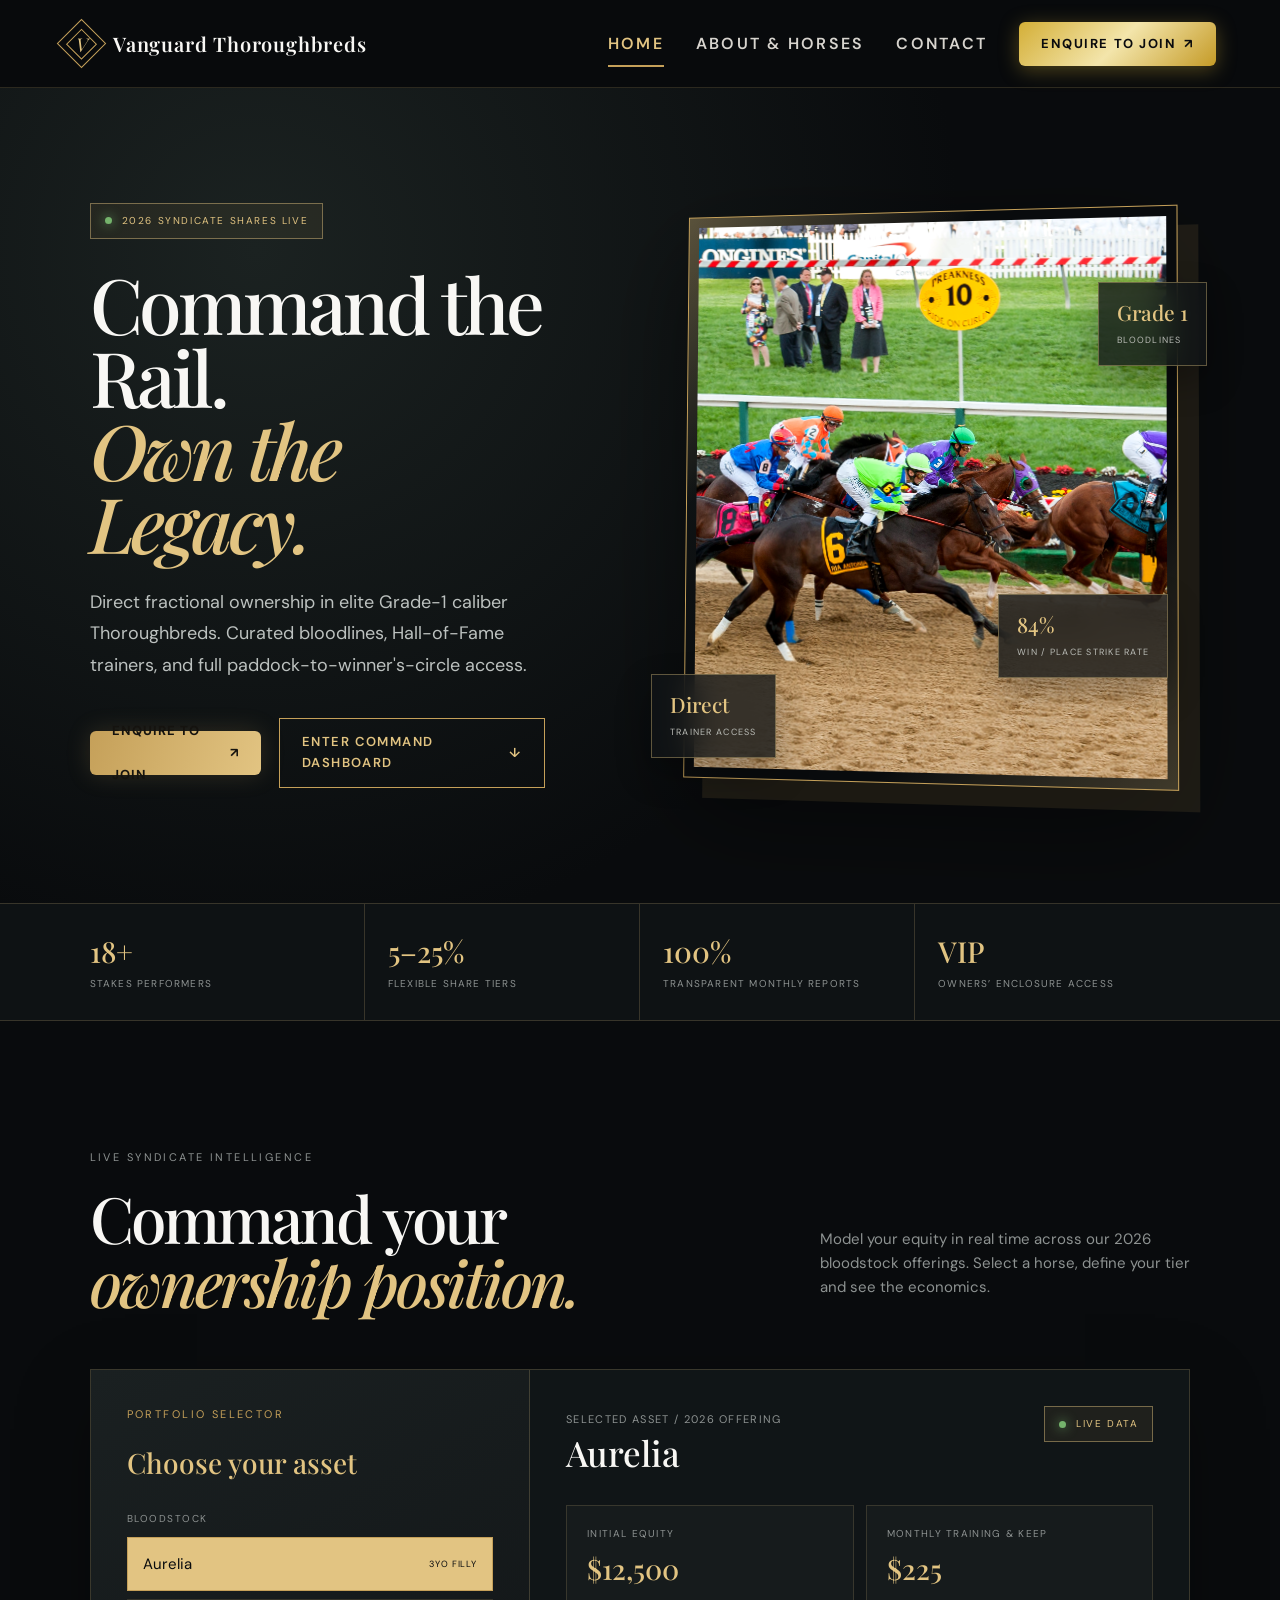
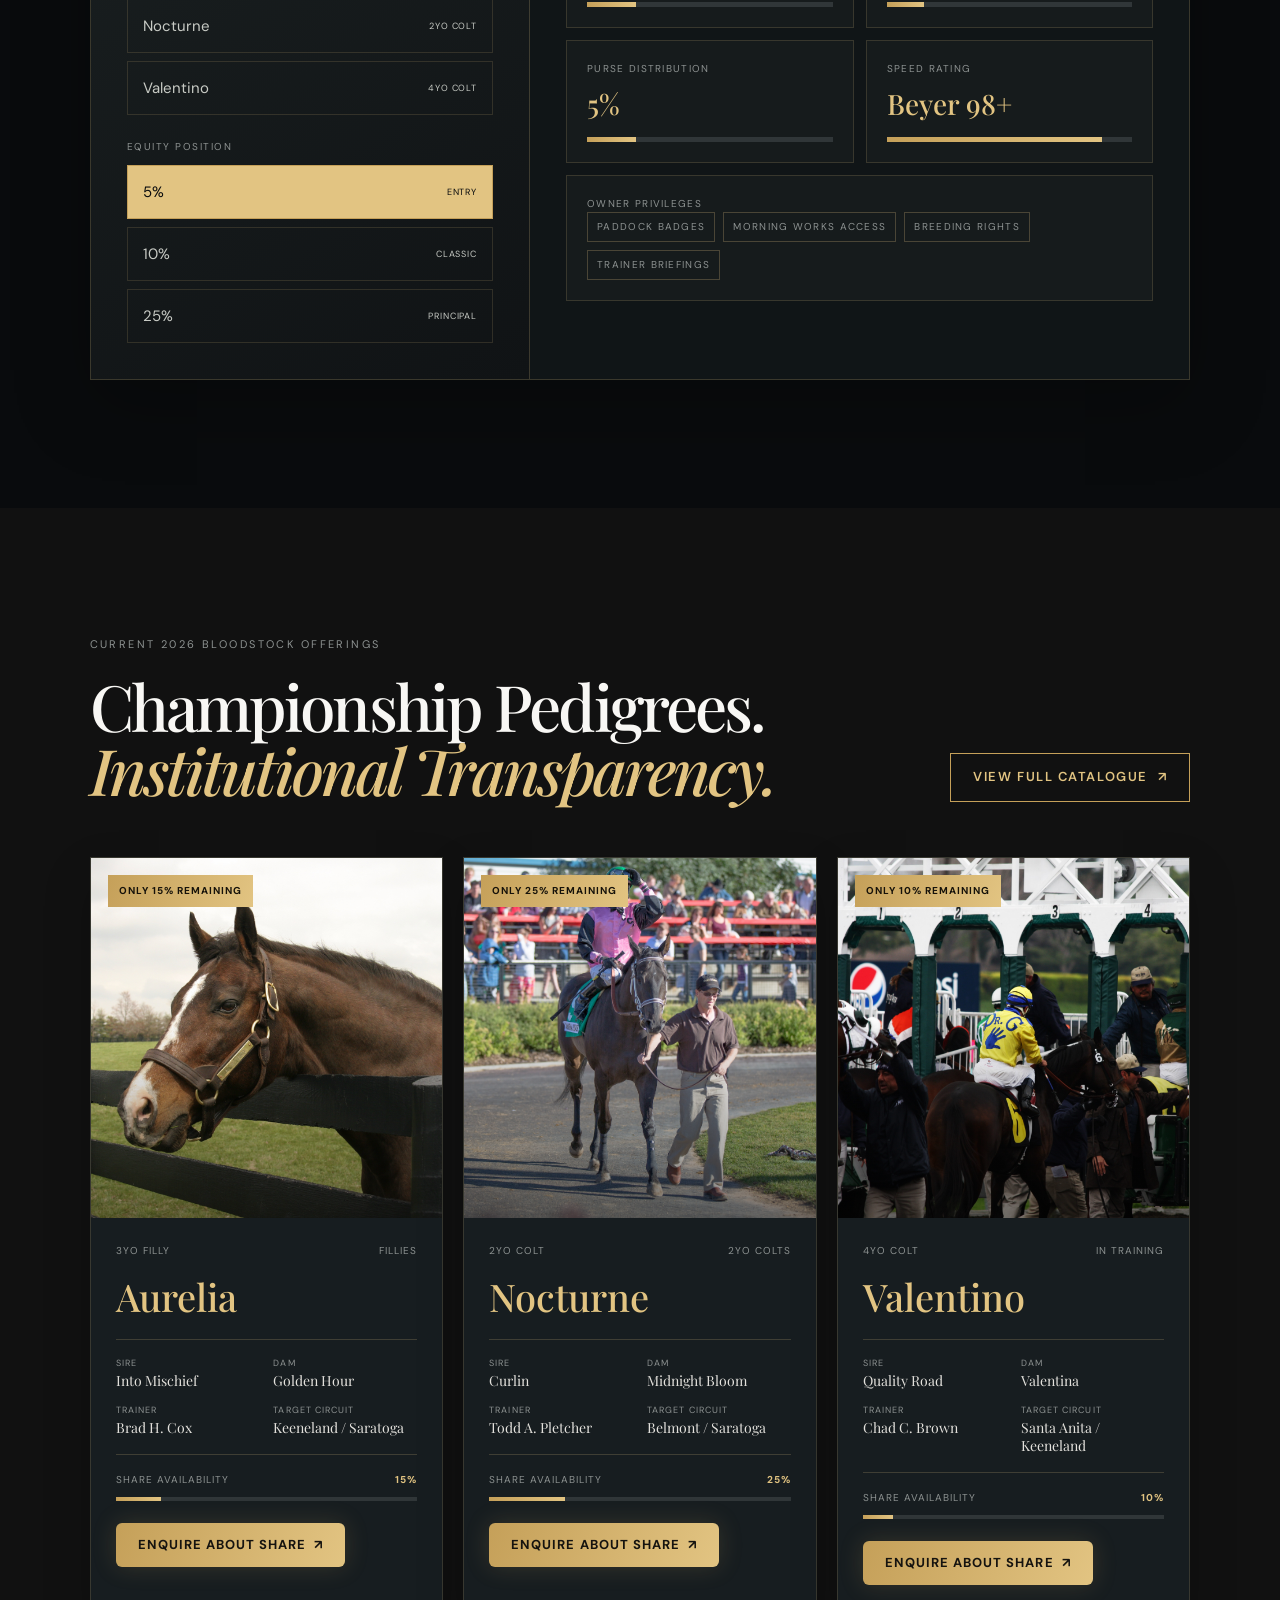
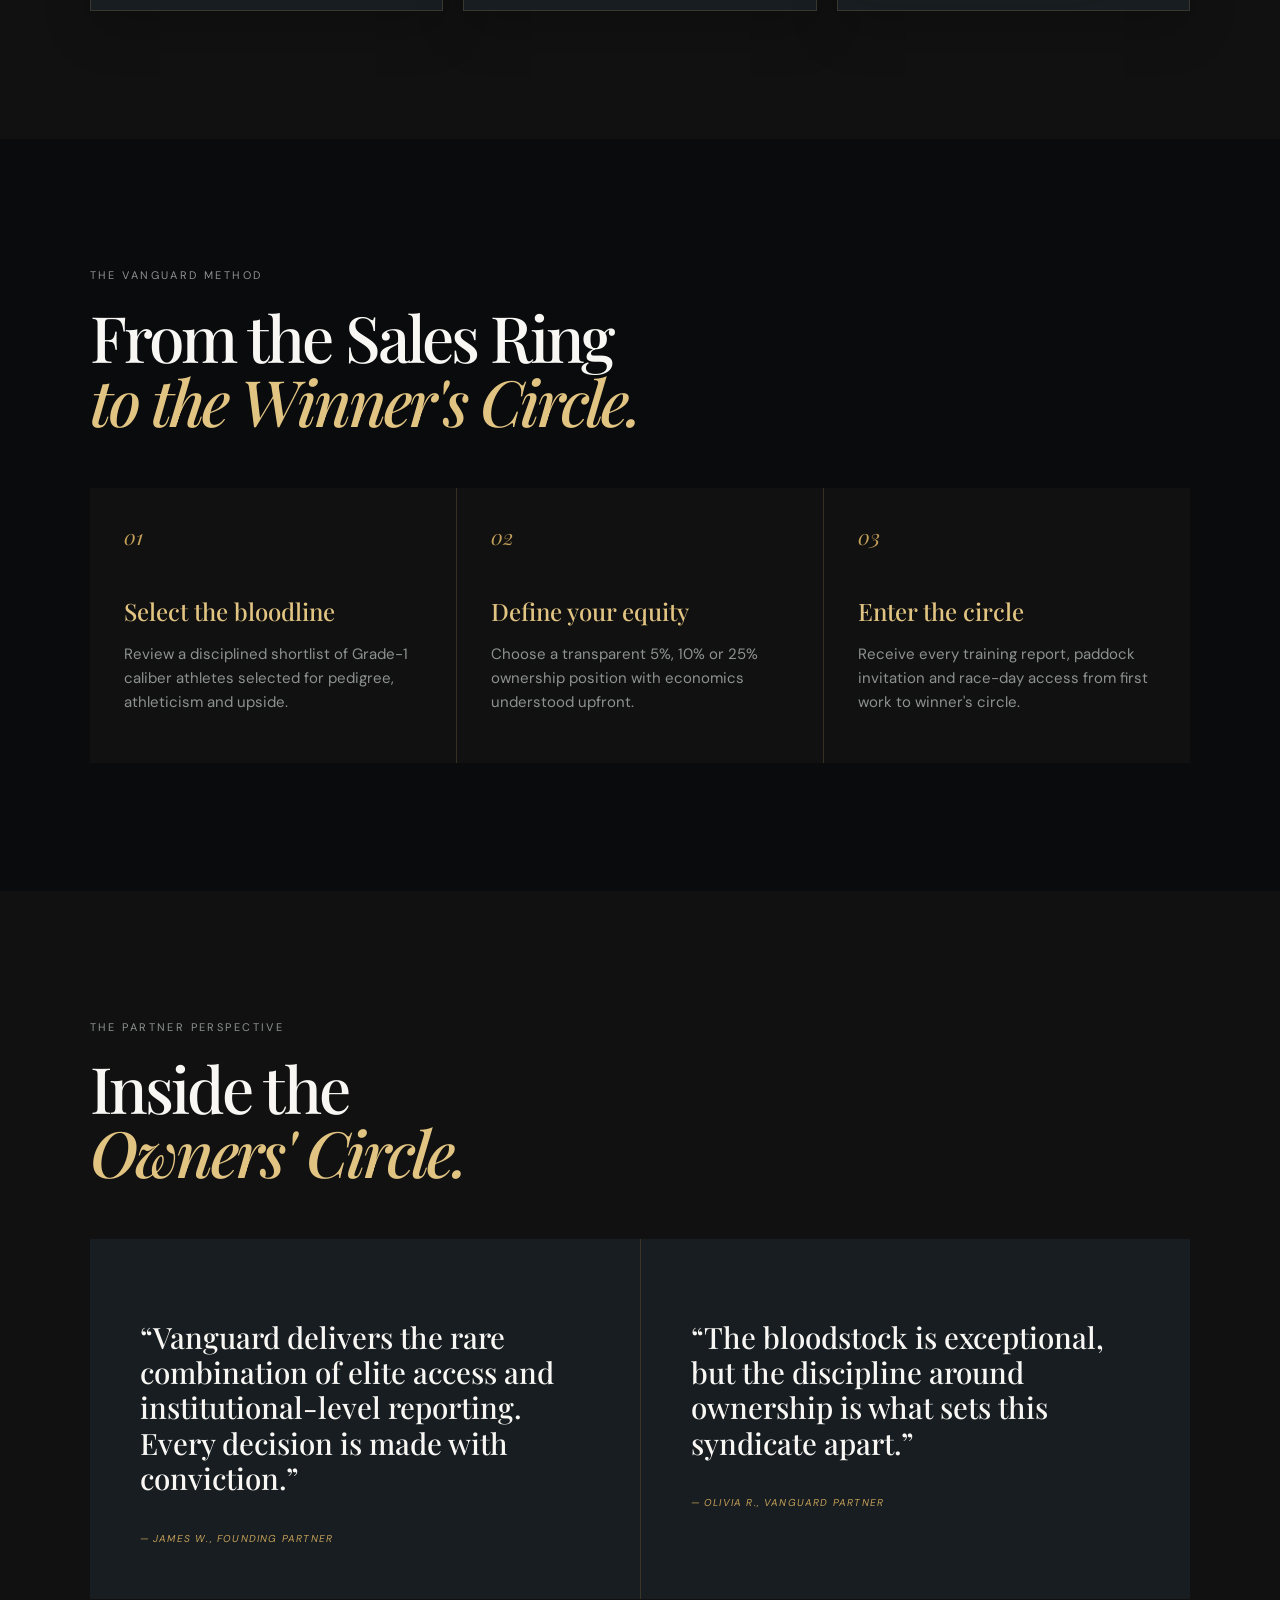
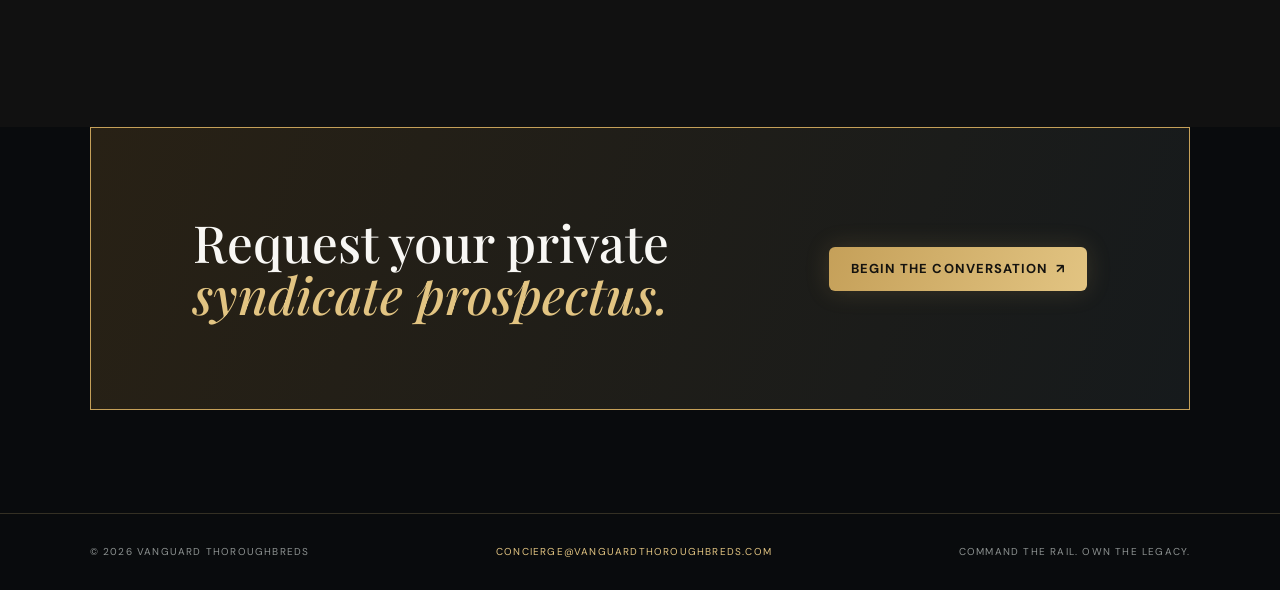
==== commit cb5bcb25: "3D 24K metallic gold horse, zero intro pause, exact navbar CTA size, and 4K about image" ====
--- a/index.html
+++ b/index.html
@@ -2,7 +2,7 @@
 <html lang="en">
 <head><meta charset="utf-8"><meta name="viewport" content="width=device-width, initial-scale=1"><title>Vanguard Thoroughbreds — Command the Rail.</title><meta name="description" content="Direct fractional ownership in elite Grade-1 caliber Thoroughbreds with Vanguard Thoroughbreds."><link rel="stylesheet" href="styles.css"></head>
 <body class="intro-active" data-page="home">
-<div id="race-intro-overlay" aria-label="Vanguard 2026 race introduction"><canvas id="race-canvas"></canvas><div class="intro-grid"></div><div class="intro-wordmark">VANGUARD</div><div class="intro-label">VANGUARD THOROUGHBREDS / 2026</div><button class="intro-button" id="skip-intro">Skip</button><div class="finish-line"><span>PHOTO FINISH<br>// VANGUARD 2026</span></div><div class="race-horse-trail"></div><img class="race-horse" src="images/golden-jockey-horse.webp" alt="" aria-hidden="true"><div class="intro-telemetry">SPEED: 41.8 MPH&nbsp;&nbsp; | &nbsp;&nbsp;STRIDE: 24.6 FT&nbsp;&nbsp; | &nbsp;&nbsp;FINISH: 1ST</div></div>
+<div id="race-intro-overlay" aria-label="Vanguard 2026 race introduction"><canvas id="race-canvas"></canvas><div class="intro-grid"></div><div class="intro-wordmark">VANGUARD</div><div class="intro-label">VANGUARD THOROUGHBREDS / 2026</div><button class="intro-button" id="skip-intro">Skip</button><div class="finish-line"><span>PHOTO FINISH<br>// VANGUARD 2026</span></div><div class="race-horse-trail"></div><div class="race-horse-shell"><img class="race-horse" src="images/golden-jockey-horse.webp" alt="" aria-hidden="true"></div><div class="intro-telemetry">SPEED: 41.8 MPH&nbsp;&nbsp; | &nbsp;&nbsp;STRIDE: 24.6 FT&nbsp;&nbsp; | &nbsp;&nbsp;FINISH: 1ST</div></div>
 <nav class="site-nav"><a class="brand-lockup" href="index.html"><span class="crest"><span class="crest-mark">V</span></span><span class="brand-name" data-brand>Vanguard Thoroughbreds</span></a><div class="nav-links"><a class="active" href="index.html">Home</a><a href="about.html">About & Horses</a><a href="contact.html">Contact</a><a class="nav-cta" href="contact.html">Enquire to Join <span>↗</span></a></div></nav>
 <main>
 <section class="hero"><div class="hero-copy"><span class="status-pill">2026 Syndicate Shares Live</span><h1 data-home-headline>Command the Rail.<br><em>Own the Legacy.</em></h1><p class="intro" data-home-intro>Direct fractional ownership in elite Grade-1 caliber Thoroughbreds. Curated bloodlines, Hall-of-Fame trainers, and full paddock-to-winner's-circle access.</p><div class="hero-actions"><a class="button" href="contact.html">Enquire to Join <span>↗</span></a><a class="outline-button" href="#command">Enter Command Dashboard <span>↓</span></a></div></div><div class="hero-visual"><div class="hero-frame"><img data-hero-image src="images/hero-racehorse.jpg" alt="Thoroughbred racehorses in competition" loading="eager"></div><div class="glass-card glass-one"><strong>Grade 1</strong><span>Bloodlines</span></div><div class="glass-card glass-two"><strong>84%</strong><span>Win / place strike rate</span></div><div class="glass-card glass-three"><strong>Direct</strong><span>Trainer access</span></div></div></section>
@@ -14,6 +14,6 @@
 <section class="cta-banner"><h2>Request your private<br><em>syndicate prospectus.</em></h2><a class="button" href="contact.html">Begin the conversation <span>↗</span></a></section>
 </main><footer class="site-footer"><span>© 2026 <span data-brand>Vanguard Thoroughbreds</span></span><a data-email>concierge@vanguardthoroughbreds.com</a><span>Command the rail. Own the legacy.</span></footer>
 <script src="site-content.js"></script><script>
-(function(){const overlay=document.getElementById("race-intro-overlay"),canvas=document.getElementById("race-canvas"),ctx=canvas.getContext("2d"),skip=document.getElementById("skip-intro");let raf,started=0,timer;function resize(){canvas.width=innerWidth*devicePixelRatio;canvas.height=innerHeight*devicePixelRatio;ctx.setTransform(devicePixelRatio,0,0,devicePixelRatio,0,0)}function draw(now){const t=Math.min((now-started)/2400,1),w=innerWidth,h=innerHeight;ctx.clearRect(0,0,w,h);for(let i=0;i<44;i++){const x=(i*83+now*.13)%w,y=(i*47+now*.04)%h;ctx.fillStyle=`rgba(226,196,130,${.15+.35*((i%5)/5)})`;ctx.beginPath();ctx.arc(x,y,1+(i%3),0,Math.PI*2);ctx.fill()}for(let i=0;i<14;i++){const x=(i*177+now*.7)%w;ctx.strokeStyle=`rgba(226,196,130,${.12+(1-t)*.18})`;ctx.lineWidth=1;ctx.beginPath();ctx.moveTo(x,h*.6);ctx.lineTo(x-180,h);ctx.stroke()}if(t<1)raf=requestAnimationFrame(draw);else finish()}function finish(){clearTimeout(timer);overlay.classList.add("is-done");document.body.classList.remove("intro-active")}function start(){clearTimeout(timer);overlay.classList.remove("is-done");document.body.classList.add("intro-active");started=performance.now();cancelAnimationFrame(raf);raf=requestAnimationFrame(draw);timer=setTimeout(finish,2550)}addEventListener("resize",resize);skip.addEventListener("click",finish);resize();start()})();
+(function(){const overlay=document.getElementById("race-intro-overlay"),canvas=document.getElementById("race-canvas"),ctx=canvas.getContext("2d"),skip=document.getElementById("skip-intro");let raf,started=0;function resize(){canvas.width=innerWidth*devicePixelRatio;canvas.height=innerHeight*devicePixelRatio;ctx.setTransform(devicePixelRatio,0,0,devicePixelRatio,0,0)}function finish(){overlay.classList.add("is-done");document.body.classList.remove("intro-active")}function draw(now){const t=Math.min((now-started)/1550,1),w=innerWidth,h=innerHeight;ctx.clearRect(0,0,w,h);for(let i=0;i<44;i++){const x=(i*83+now*.13)%w,y=(i*47+now*.04)%h;ctx.fillStyle=`rgba(226,196,130,${.15+.35*((i%5)/5)})`;ctx.beginPath();ctx.arc(x,y,1+(i%3),0,Math.PI*2);ctx.fill()}for(let i=0;i<14;i++){const x=(i*177+now*.7)%w;ctx.strokeStyle=`rgba(226,196,130,${.12+(1-t)*.18})`;ctx.lineWidth=1;ctx.beginPath();ctx.moveTo(x,h*.6);ctx.lineTo(x-180,h);ctx.stroke()}if(t<1)raf=requestAnimationFrame(draw);else finish()}function start(){overlay.classList.remove("is-done");document.body.classList.add("intro-active");started=performance.now();cancelAnimationFrame(raf);raf=requestAnimationFrame(draw)}addEventListener("resize",resize);skip.addEventListener("click",finish);resize();start()})();
 const DATA={5:{cost:12500,keep:225},10:{cost:25000,keep:450},25:{cost:62500,keep:1125}},HORSES={Aurelia:{speed:"Beyer 98+",remaining:15},Nocturne:{speed:"Beyer 101",remaining:25},Valentino:{speed:"Beyer 104",remaining:10}};let tier=5,horse="Aurelia";function money(n){return `$${n.toLocaleString("en-US")}`}function updateDash(){const d=DATA[tier],h=HORSES[horse],set=(sel,val)=>document.querySelector(sel).textContent=val,bar=(sel,val)=>document.querySelector(sel).style.width=`${val}%`;set("[data-dash-name]",horse);set("[data-kpi-cost]",money(d.cost));set("[data-kpi-keep]",money(d.keep));set("[data-kpi-prize]",`${tier}%`);set("[data-kpi-speed]",h.speed);bar("[data-kpi-cost-bar]",tier*4);bar("[data-kpi-keep-bar]",tier*3);bar("[data-kpi-prize-bar]",tier*4);bar("[data-kpi-speed-bar]",Math.min(100,80+(h.remaining/2)));}document.querySelectorAll("[data-horse]").forEach(b=>b.addEventListener("click",()=>{document.querySelectorAll("[data-horse]").forEach(x=>x.classList.remove("selected"));b.classList.add("selected");horse=b.dataset.horse;updateDash()}));document.querySelectorAll("[data-tier]").forEach(b=>b.addEventListener("click",()=>{document.querySelectorAll("[data-tier]").forEach(x=>x.classList.remove("selected"));b.classList.add("selected");tier=Number(b.dataset.tier);updateDash()}));updateDash();
 </script></body></html>
--- a/styles.css
+++ b/styles.css
@@ -39,24 +39,27 @@
 .nav-links a:not(.nav-cta)::after { position: absolute; right: 0; bottom: 21px; left: 0; height: 2px; background: var(--gold); transform: scaleX(0); transform-origin: right; transition: transform .3s ease; content: ""; }
 .nav-links a:not(.nav-cta):hover::after, .nav-links a.active::after { transform: scaleX(1); transform-origin: left; }
 .nav-links a.active { color: var(--champagne); }
-.nav-cta, .button { display: inline-flex; align-items: center; justify-content: center; gap: 10px; padding: 14px 28px; border: 0; color: #15130f; background: linear-gradient(110deg, var(--gold), var(--champagne)); box-shadow: 0 0 24px rgba(201, 164, 92, .18); font-size: 15px; font-weight: 700; letter-spacing: .08em; text-transform: uppercase; transition: transform .3s ease, box-shadow .3s ease; }
+.nav-cta, .button { display: inline-flex; align-items: center; justify-content: center; gap: 8px; height: 44px !important; max-height: 44px !important; min-height: 44px !important; padding: 0 22px !important; border: 0; border-radius: 6px !important; width: auto !important; align-self: center !important; color: #15130f; background: linear-gradient(110deg, var(--gold), var(--champagne)); box-shadow: 0 0 24px rgba(201, 164, 92, .18); font-size: 13px !important; font-weight: 700 !important; line-height: 44px !important; letter-spacing: .08em; text-transform: uppercase; transition: transform .3s ease, box-shadow .3s ease; }
 .nav-cta:hover, .button:hover { box-shadow: 0 8px 32px rgba(201, 164, 92, .32); transform: translateY(-2px); }
 
-#race-intro-overlay { position: fixed; inset: 0; z-index: 100; overflow: hidden; background: radial-gradient(circle at 50% 40%, #24201a, var(--obsidian) 62%); transition: opacity .55s ease, visibility .55s ease; }
-#race-intro-overlay.is-done { visibility: hidden; opacity: 0; pointer-events: none; }
+#race-intro-overlay { position: fixed; inset: 0; z-index: 100; overflow: hidden; background: radial-gradient(circle at 50% 40%, #24201a, var(--obsidian) 62%); opacity: 1; transform: scale(1); transition: opacity .35s ease-out, transform .35s ease-out, visibility .35s ease-out; }
+#race-intro-overlay.is-done { visibility: hidden; opacity: 0; transform: scale(1.03); pointer-events: none; }
 #race-canvas { position: absolute; inset: 0; width: 100%; height: 100%; }
 .intro-grid { position: absolute; inset: 47% -20% -30%; background: linear-gradient(115deg, transparent 49.5%, rgba(201,164,92,.35) 50%, transparent 50.5%), linear-gradient(75deg, transparent 49.5%, rgba(201,164,92,.22) 50%, transparent 50.5%); background-size: 150px 100%, 150px 100%; transform: perspective(350px) rotateX(58deg); opacity: .7; }
 .intro-wordmark { position: absolute; top: 50%; left: 50%; color: rgba(226,196,130,.08); font: 600 clamp(50px, 10vw, 160px) var(--serif); letter-spacing: .18em; transform: translate(-50%, -50%); white-space: nowrap; }
 .finish-line { position: absolute; top: 19%; bottom: 16%; left: 72%; width: 2px; background: linear-gradient(transparent, var(--champagne), transparent); box-shadow: 0 0 25px var(--gold); }
 .finish-line span { position: absolute; top: 50%; left: 18px; width: 150px; color: var(--champagne); font-size: 9px; letter-spacing: .22em; line-height: 1.8; transform: translateY(-50%); }
-.race-horse { position: absolute; z-index: 2; top: 50%; left: 0; width: clamp(330px, 42vw, 680px); height: auto; filter: drop-shadow(0 0 15px rgba(226,196,130,.8)); transform: translate3d(-35vw, -50%, 0); will-change: transform; animation: horseRun 2.4s cubic-bezier(.22,.61,.36,1) .1s forwards; }
-.race-horse-trail { position: absolute; z-index: 1; top: 57%; left: 0; width: 48vw; height: 2px; opacity: .8; background: linear-gradient(90deg, transparent, var(--champagne), transparent); filter: blur(2px); transform: translate3d(-100%, 0, 0); animation: trailRun 2.4s cubic-bezier(.22,.61,.36,1) .1s forwards; }
+.race-horse-shell { position: absolute; z-index: 2; top: 50%; left: 0; width: clamp(330px, 42vw, 680px); transform: translate3d(-30vw, -50%, 0); will-change: transform; animation: horseRun 1.85s cubic-bezier(.25,.8,.25,1) .1s forwards; }
+.race-horse-shell::after { position: absolute; inset: 0; background: linear-gradient(110deg, transparent 35%, rgba(255,250,210,.75) 50%, transparent 65%); background-size: 220% 100%; mix-blend-mode: screen; animation: goldSheen 1.1s linear infinite; content: ""; pointer-events: none; }
+.race-horse { display: block; width: 100%; height: auto; filter: drop-shadow(0 0 15px rgba(226,196,130,.8)); }
+.race-horse-trail { position: absolute; z-index: 1; top: 57%; left: 0; width: 48vw; height: 2px; opacity: .8; background: linear-gradient(90deg, transparent, var(--champagne), transparent); filter: blur(2px); transform: translate3d(-100%, 0, 0); animation: trailRun 1.85s cubic-bezier(.25,.8,.25,1) .1s forwards; }
 .intro-telemetry { position: absolute; bottom: 10%; left: 50%; z-index: 3; color: var(--champagne); font-size: 11px; letter-spacing: .2em; transform: translateX(-50%); white-space: nowrap; }
 .intro-label { position: absolute; top: 35px; left: 40px; z-index: 3; color: var(--champagne); font-size: 11px; letter-spacing: .25em; text-transform: uppercase; }
 .intro-button { position: absolute; top: 28px; right: 35px; z-index: 3; padding: 8px 12px; border: 1px solid rgba(226,196,130,.5); color: var(--champagne); background: transparent; font-size: 10px; letter-spacing: .15em; text-transform: uppercase; }
 .intro-button:hover { background: rgba(226,196,130,.12); }
-@keyframes horseRun { to { transform: translate3d(115vw, -50%, 0); } }
-@keyframes trailRun { to { transform: translate3d(115vw, 0, 0); } }
+@keyframes horseRun { to { transform: translate3d(102vw, -50%, 0); } }
+@keyframes trailRun { to { transform: translate3d(102vw, 0, 0); } }
+@keyframes goldSheen { from { background-position: 140% 0; } to { background-position: -40% 0; } }
 
 .hero { position: relative; display: grid; grid-template-columns: minmax(0, .9fr) minmax(0, 1.1fr); min-height: calc(100vh - 88px); padding: clamp(65px, 8vw, 130px) clamp(25px, 7vw, 120px); gap: clamp(40px, 7vw, 120px); align-items: center; background: radial-gradient(circle at 20% 20%, #1b2221, var(--obsidian) 58%); }
 .hero-copy { position: relative; z-index: 2; max-width: 650px; }
@@ -133,3 +136,5 @@
 .nav .nav-links { height: 88px; }
 .nav .nav-links a:not(.button) { display: inline-flex; align-items: center; height: 88px; padding: 0; }
 .nav .nav-links a:not(.button)::after { bottom: 19px; }
+.nav .button, .site-nav .nav-cta { height: 44px !important; max-height: 44px !important; min-height: 44px !important; padding: 0 22px !important; font-size: 13px !important; font-weight: 700 !important; line-height: 44px !important; border-radius: 6px !important; width: auto !important; align-self: center !important; }
+.story-image img, .contact-hero img { object-fit: cover; image-rendering: high-quality; }
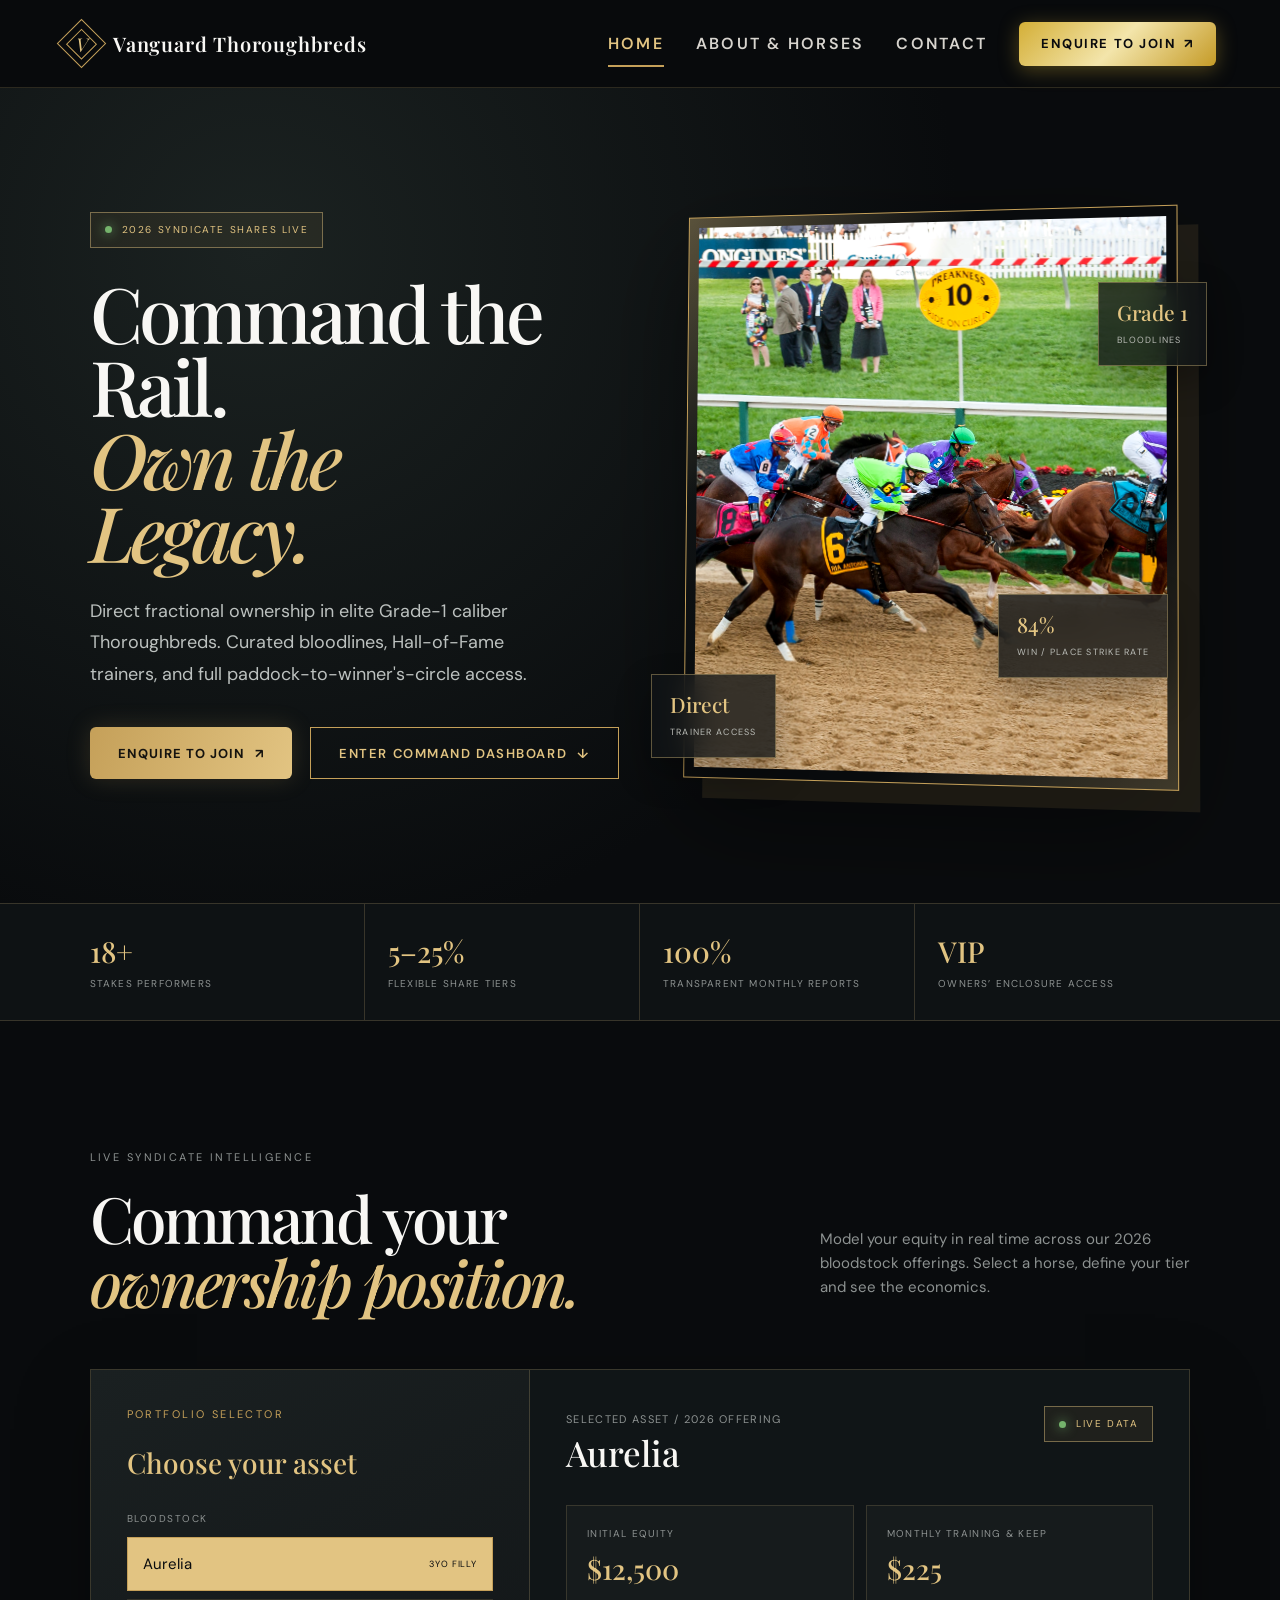
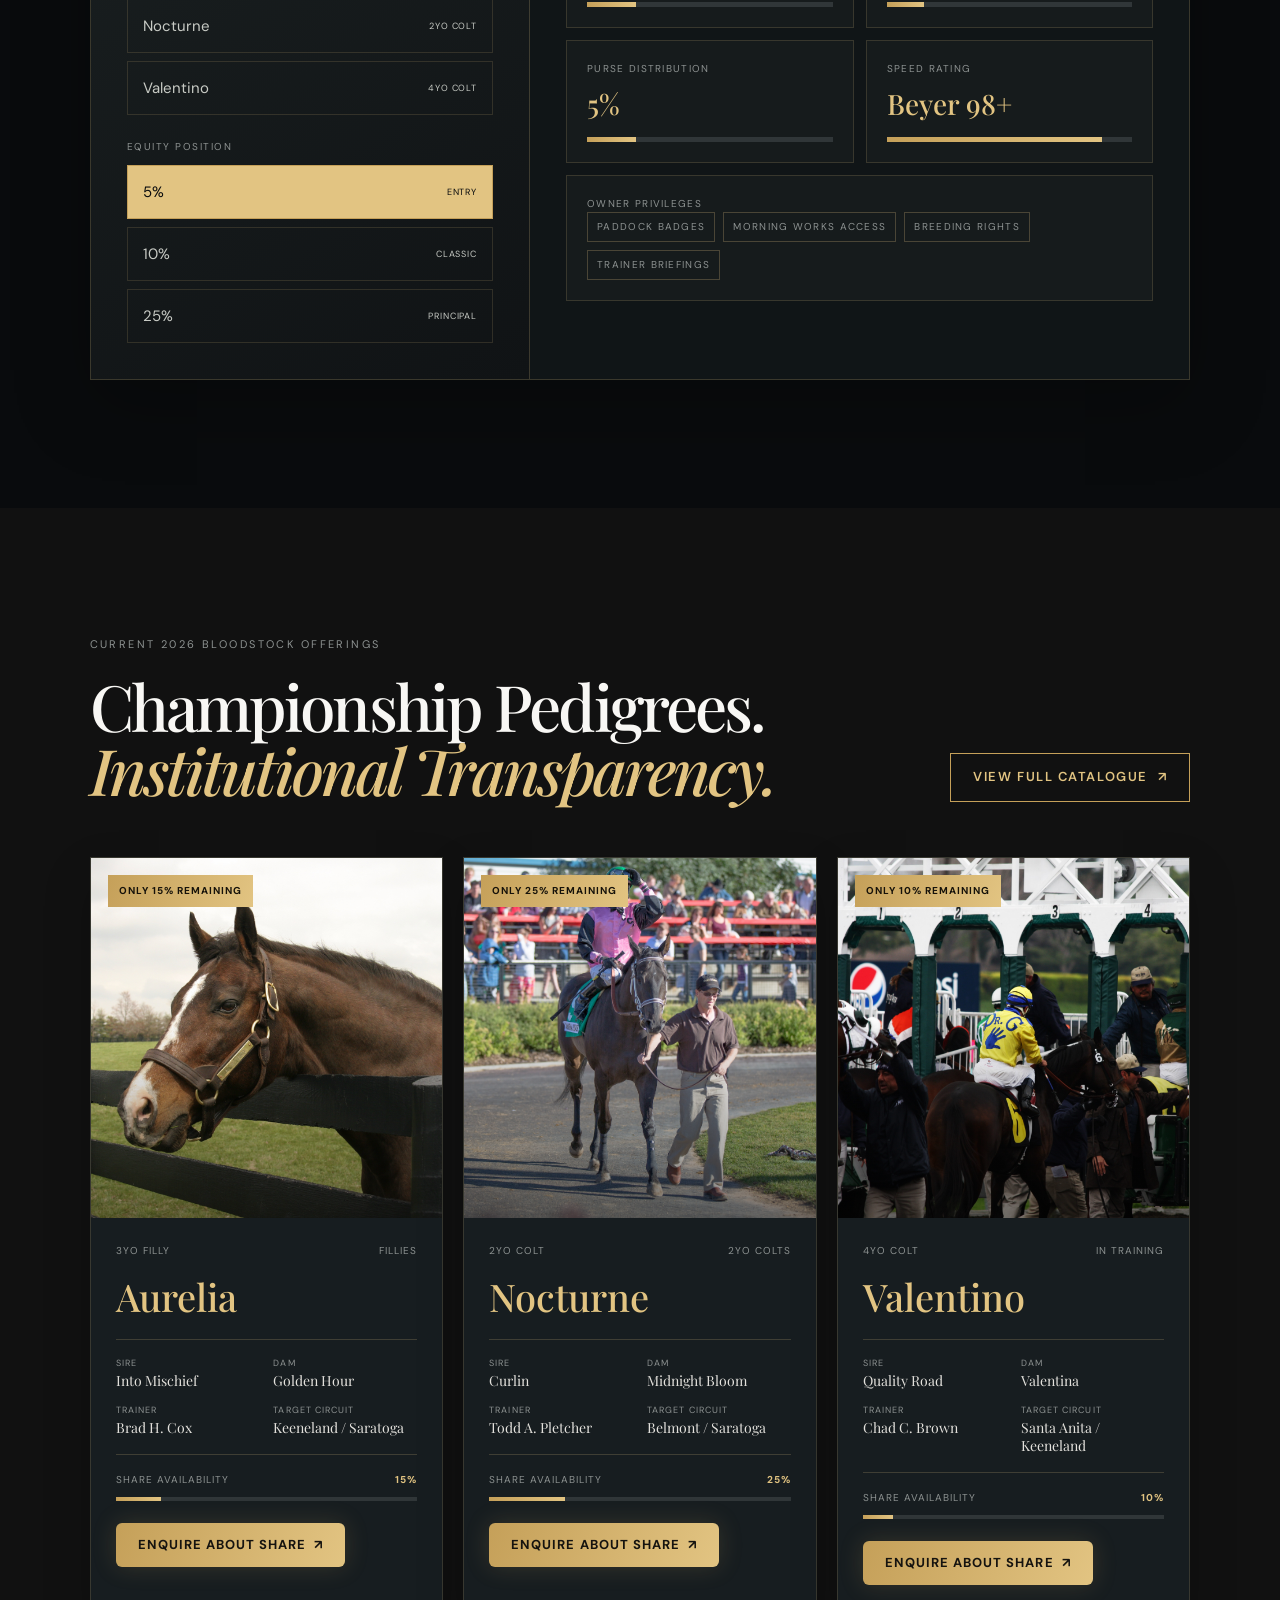
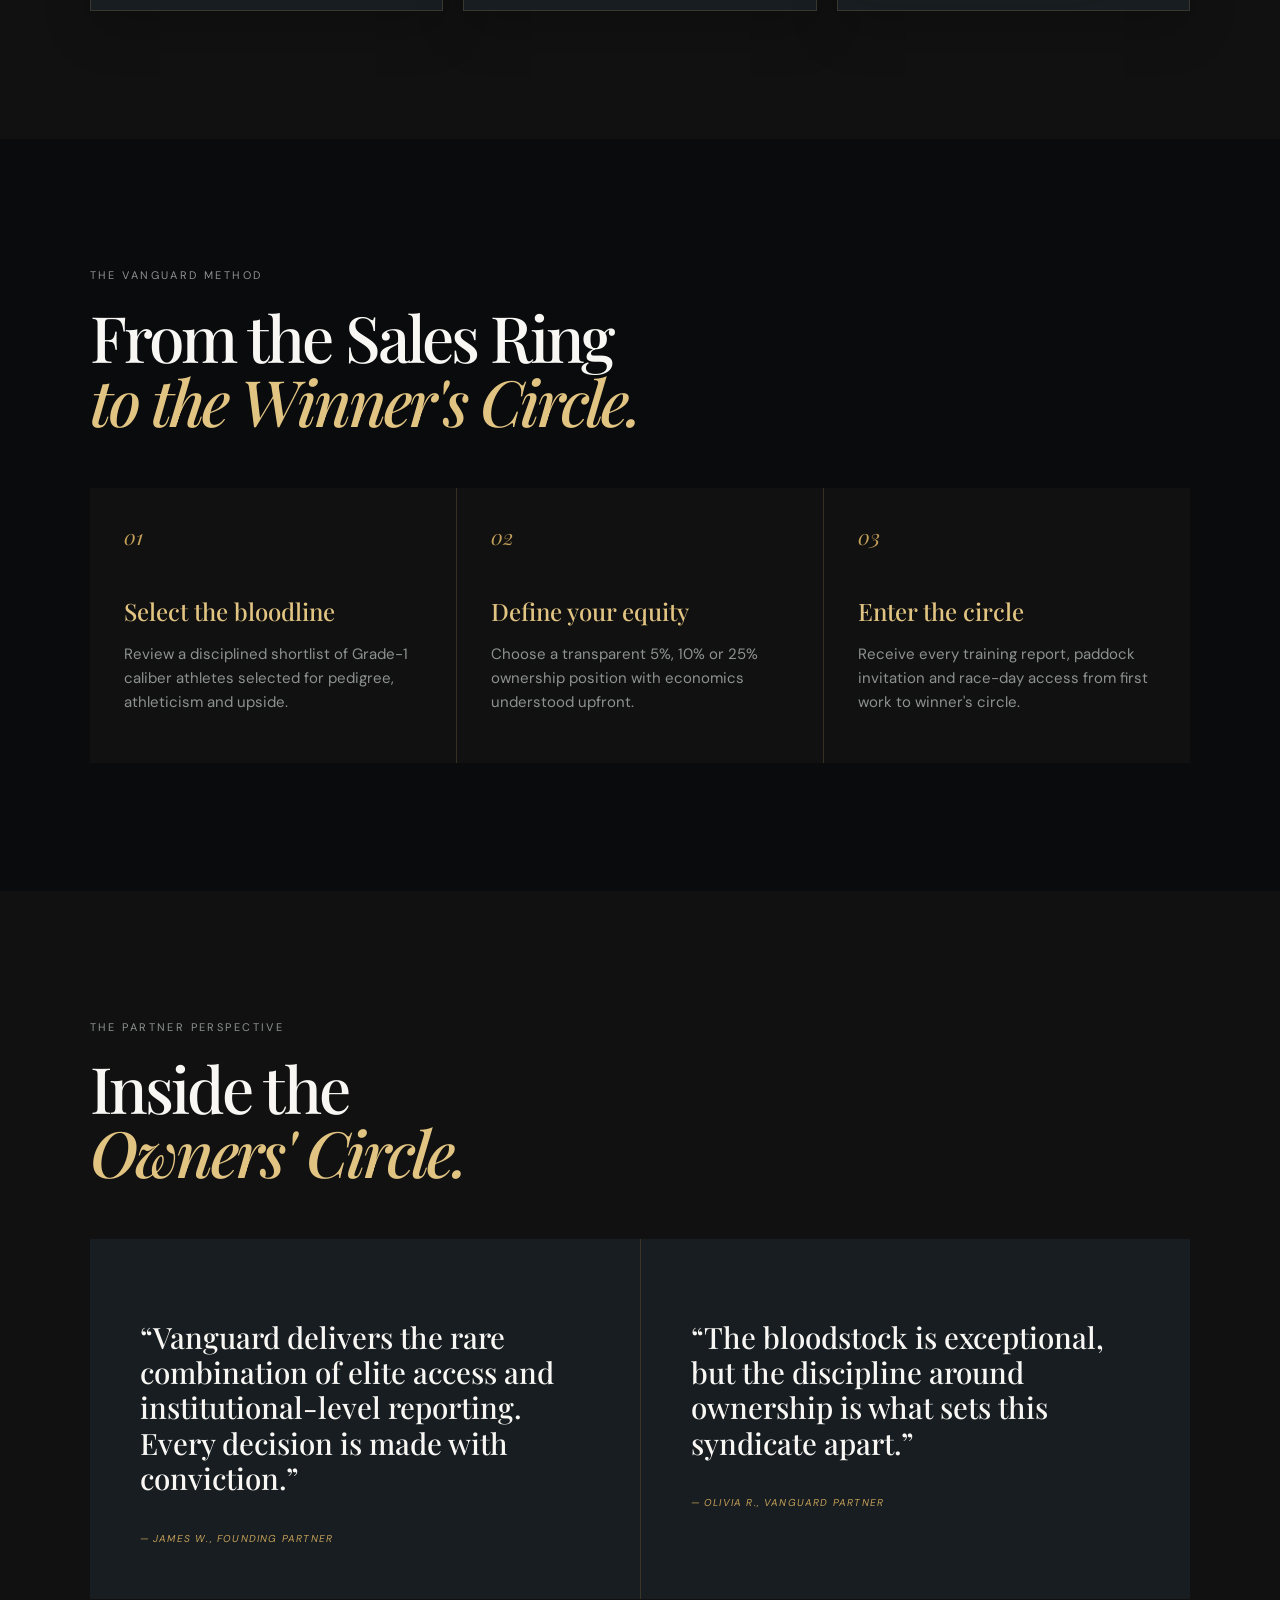
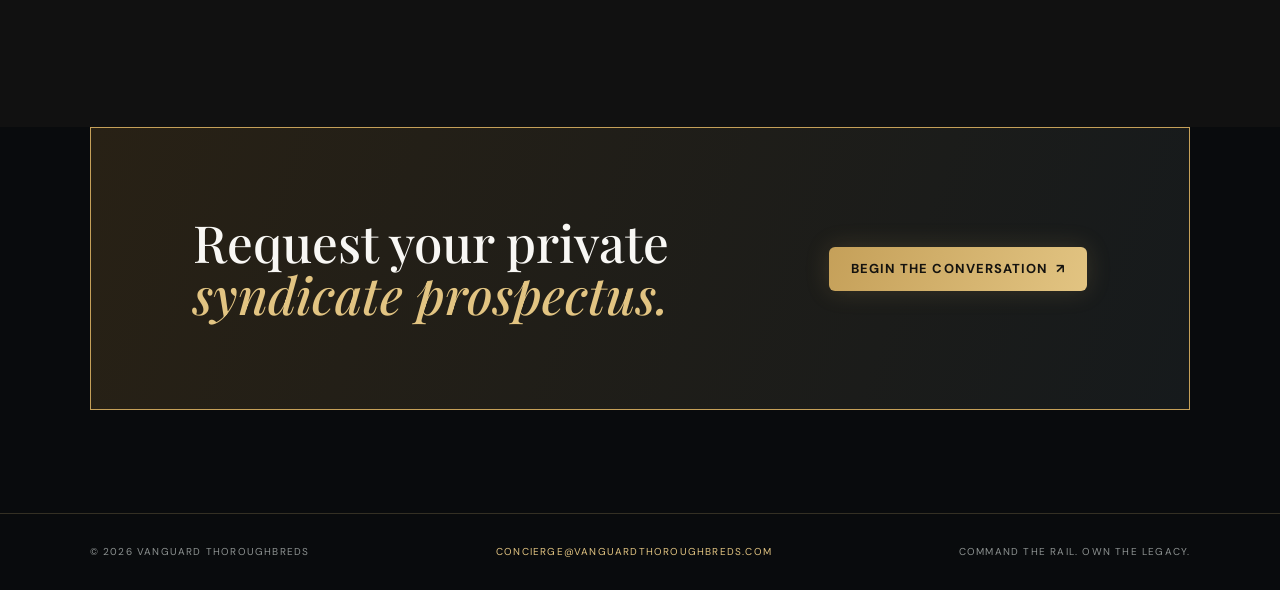
==== commit 19474483: "Fix hero button wrap, active nav underlines, about page card heights/footer overlap, contact top pad" ====
--- a/index.html
+++ b/index.html
@@ -2,7 +2,7 @@
 <html lang="en">
 <head><meta charset="utf-8"><meta name="viewport" content="width=device-width, initial-scale=1"><title>Vanguard Thoroughbreds — Command the Rail.</title><meta name="description" content="Direct fractional ownership in elite Grade-1 caliber Thoroughbreds with Vanguard Thoroughbreds."><link rel="stylesheet" href="styles.css"></head>
 <body class="intro-active" data-page="home">
-<div id="race-intro-overlay" aria-label="Vanguard 2026 race introduction"><canvas id="race-canvas"></canvas><div class="intro-grid"></div><div class="intro-wordmark">VANGUARD</div><div class="intro-label">VANGUARD THOROUGHBREDS / 2026</div><button class="intro-button" id="skip-intro">Skip</button><div class="finish-line"><span>PHOTO FINISH<br>// VANGUARD 2026</span></div><div class="race-horse-trail"></div><div class="race-horse-shell"><img class="race-horse" src="images/golden-jockey-horse.webp" alt="" aria-hidden="true"></div><div class="intro-telemetry">SPEED: 41.8 MPH&nbsp;&nbsp; | &nbsp;&nbsp;STRIDE: 24.6 FT&nbsp;&nbsp; | &nbsp;&nbsp;FINISH: 1ST</div></div>
+<div id="race-intro-overlay" aria-label="Vanguard 2026 race introduction"><canvas id="race-canvas"></canvas><div class="intro-grid"></div><div class="intro-wordmark">VANGUARD</div><div class="intro-label">VANGUARD THOROUGHBREDS / 2026</div><button class="intro-button" id="skip-intro">Skip</button><div class="finish-line"><span>PHOTO FINISH<br>// VANGUARD 2026</span></div><div class="race-horse-trail"></div><div class="race-horse-shell"><img class="race-horse" src="images/golden-jockey-horse.png" alt="" aria-hidden="true"></div><div class="intro-telemetry">SPEED: 41.8 MPH&nbsp;&nbsp; | &nbsp;&nbsp;STRIDE: 24.6 FT&nbsp;&nbsp; | &nbsp;&nbsp;FINISH: 1ST</div></div>
 <nav class="site-nav"><a class="brand-lockup" href="index.html"><span class="crest"><span class="crest-mark">V</span></span><span class="brand-name" data-brand>Vanguard Thoroughbreds</span></a><div class="nav-links"><a class="active" href="index.html">Home</a><a href="about.html">About & Horses</a><a href="contact.html">Contact</a><a class="nav-cta" href="contact.html">Enquire to Join <span>↗</span></a></div></nav>
 <main>
 <section class="hero"><div class="hero-copy"><span class="status-pill">2026 Syndicate Shares Live</span><h1 data-home-headline>Command the Rail.<br><em>Own the Legacy.</em></h1><p class="intro" data-home-intro>Direct fractional ownership in elite Grade-1 caliber Thoroughbreds. Curated bloodlines, Hall-of-Fame trainers, and full paddock-to-winner's-circle access.</p><div class="hero-actions"><a class="button" href="contact.html">Enquire to Join <span>↗</span></a><a class="outline-button" href="#command">Enter Command Dashboard <span>↓</span></a></div></div><div class="hero-visual"><div class="hero-frame"><img data-hero-image src="images/hero-racehorse.jpg" alt="Thoroughbred racehorses in competition" loading="eager"></div><div class="glass-card glass-one"><strong>Grade 1</strong><span>Bloodlines</span></div><div class="glass-card glass-two"><strong>84%</strong><span>Win / place strike rate</span></div><div class="glass-card glass-three"><strong>Direct</strong><span>Trainer access</span></div></div></section>
--- a/styles.css
+++ b/styles.css
@@ -41,6 +41,15 @@
 .nav-links a.active { color: var(--champagne); }
 .nav-cta, .button { display: inline-flex; align-items: center; justify-content: center; gap: 8px; height: 44px !important; max-height: 44px !important; min-height: 44px !important; padding: 0 22px !important; border: 0; border-radius: 6px !important; width: auto !important; align-self: center !important; color: #15130f; background: linear-gradient(110deg, var(--gold), var(--champagne)); box-shadow: 0 0 24px rgba(201, 164, 92, .18); font-size: 13px !important; font-weight: 700 !important; line-height: 44px !important; letter-spacing: .08em; text-transform: uppercase; transition: transform .3s ease, box-shadow .3s ease; }
 .nav-cta:hover, .button:hover { box-shadow: 0 8px 32px rgba(201, 164, 92, .32); transform: translateY(-2px); }
+.hero-actions .button, .hero-actions .outline-button, .btn, .cta-btn {
+  white-space: nowrap !important; display: inline-flex !important; align-items: center !important;
+  justify-content: center !important; gap: 10px !important; line-height: 1 !important;
+  height: 52px !important; max-height: 52px !important; min-height: 52px !important; padding: 0 28px !important;
+}
+.nav .button, .site-nav .nav-cta {
+  white-space: nowrap !important; line-height: 1 !important; height: 44px !important;
+  display: inline-flex !important; align-items: center !important; justify-content: center !important;
+}
 
 #race-intro-overlay { position: fixed; inset: 0; z-index: 100; overflow: hidden; background: radial-gradient(circle at 50% 40%, #24201a, var(--obsidian) 62%); opacity: 1; transform: scale(1); transition: opacity .35s ease-out, transform .35s ease-out, visibility .35s ease-out; }
 #race-intro-overlay.is-done { visibility: hidden; opacity: 0; transform: scale(1.03); pointer-events: none; }
@@ -113,14 +122,15 @@
 .nav .nav-links a:not(.button) { color: #d7d4ce; font-size: 16px; font-weight: 600; letter-spacing: .1em; text-transform: uppercase; }
 .nav .nav-links a:not(.button):hover { color: var(--champagne); }
 .nav .button { color: #15130f; }
-.page-head { max-width: 1100px; padding: clamp(100px, 11vw, 175px) clamp(25px, 7vw, 120px) clamp(75px, 8vw, 125px); }
+.page-head { max-width: 1100px; padding: 130px clamp(25px, 7vw, 120px) clamp(75px, 8vw, 125px); }
 .page-head h1, .contact-copy h1 { margin: 0; font: 500 clamp(54px, 6vw, 92px)/.95 var(--serif); letter-spacing: -.05em; }
-.story { display: grid; grid-template-columns: 1fr 1fr; min-height: 620px; background: var(--charcoal); }
+.story { display: grid; grid-template-columns: 1fr 1fr; min-height: 0; background: var(--charcoal); }
+.story-image, .story-image img { width: 100% !important; height: 400px !important; max-height: 400px !important; object-fit: cover !important; object-position: center 30% !important; }
 .story-image { min-height: 570px; }.story-image img { width: 100%; height: 100%; object-fit: cover; }.story-copy { align-self: center; padding: clamp(55px, 9vw, 140px); }.story-copy h2 { margin: 0 0 28px; font: 500 clamp(38px, 4vw, 62px)/1.05 var(--serif); }.story-copy p { max-width: 470px; color: #b8bbb7; font-size: 16px; }
 .mission { display: flex; justify-content: space-between; gap: 70px; padding: clamp(90px, 10vw, 160px) clamp(25px, 7vw, 120px); }.mission > p:last-child { max-width: 780px; margin: 0; font: 500 clamp(28px, 3vw, 47px)/1.2 var(--serif); }
 .philosophy { display: grid; grid-template-columns: .7fr 1.3fr; gap: 10vw; padding: clamp(75px, 8vw, 125px) clamp(25px, 7vw, 120px); background: #171d20; }.philosophy h2 { margin: 0; font: 500 clamp(37px, 4vw, 58px)/1.05 var(--serif); }.philosophy ul { margin: 0; padding: 0; list-style: none; }.philosophy li { padding: 22px 0; border-bottom: 1px solid var(--line); color: var(--champagne); font: 500 22px var(--serif); }.philosophy li span { margin-right: 25px; color: var(--gold); font: italic 15px var(--serif); }
 .horses { padding: clamp(80px, 9vw, 145px) clamp(25px, 7vw, 120px); }.filter-tabs { display: flex; gap: 22px; margin: 30px 0; }.filter-tabs button { padding: 0 0 8px; border: 0; border-bottom: 1px solid transparent; color: var(--muted); background: transparent; font-size: 11px; letter-spacing: .12em; text-transform: uppercase; }.filter-tabs button.active { border-color: var(--gold); color: var(--champagne); }.horse-showcase { display: grid; grid-template-columns: repeat(3, 1fr); gap: 20px; }.horse-showcase .horse-card { grid-column: auto; }.horse-detail { grid-column: auto; padding: 25px; color: var(--warm-white); background: #171d20; border: 1px solid var(--line); }.horse-detail .eyebrow { margin-bottom: 12px; }.horse-detail p { color: #b7bbb7; font-size: 13px; }.horse-detail strong { display: inline-block; width: 48px; color: var(--champagne); font-size: 10px; text-transform: uppercase; }
-.contact-layout { display: grid; grid-template-columns: .85fr 1.15fr; gap: clamp(55px, 10vw, 160px); max-width: 1450px; margin: auto; padding: clamp(85px, 10vw, 160px) clamp(25px, 10vw, 180px); }.contact-copy > p { max-width: 370px; color: #b7bbb7; font-size: 16px; }.contact-details { margin-top: 55px; }.contact-details p { margin: 16px 0; font-size: 13px; }.contact-details span { display: block; color: var(--muted); font-size: 10px; letter-spacing: .14em; text-transform: uppercase; }.contact-hero { height: 190px; margin-top: 55px; overflow: hidden; border: 1px solid var(--gold); }.contact-hero img { width: 100%; height: 100%; object-fit: cover; }.form-card { padding: clamp(35px, 5vw, 75px); color: var(--charcoal); background: var(--warm-white); box-shadow: 0 25px 80px rgba(0,0,0,.35); }.form-card h2 { margin: 0 0 35px; font: 500 34px var(--serif); }.form-grid { display: grid; grid-template-columns: 1fr 1fr; gap: 24px; }.field { margin-bottom: 24px; }.field label { display: block; margin-bottom: 8px; font-size: 10px; letter-spacing: .13em; text-transform: uppercase; }.field input, .field select { width: 100%; padding: 12px 0; border: 0; border-bottom: 1px solid #bbb6aa; outline: 0; background: transparent; }.field input:focus, .field select:focus { border-color: var(--gold); }.submit { width: 100%; padding: 17px; border: 0; color: #15130f; background: linear-gradient(110deg,var(--gold),var(--champagne)); font-weight: 700; letter-spacing: .1em; text-transform: uppercase; }.faq { margin-top: 55px; }.faq h2 { font: 500 30px var(--serif); }.faq details { border-top: 1px solid var(--line); }.faq summary { display: flex; justify-content: space-between; padding: 17px 0; cursor: pointer; list-style: none; font: 500 16px var(--serif); }.faq summary span { color: var(--gold); }.faq details p { color: var(--muted); font-size: 13px; }.footer { display: flex; justify-content: space-between; padding: 30px clamp(25px, 7vw, 120px); border-top: 1px solid var(--line); color: var(--muted); font-size: 10px; letter-spacing: .1em; text-transform: uppercase; }.footer a { color: var(--champagne); }
+.contact-layout { display: grid; grid-template-columns: .85fr 1.15fr; gap: clamp(55px, 10vw, 160px); max-width: 1450px; margin: auto; padding: 130px clamp(25px, 10vw, 180px) clamp(85px, 10vw, 160px); }.contact-copy > p { max-width: 370px; color: #b7bbb7; font-size: 16px; }.contact-details { margin-top: 55px; }.contact-details p { margin: 16px 0; font-size: 13px; }.contact-details span { display: block; color: var(--muted); font-size: 10px; letter-spacing: .14em; text-transform: uppercase; }.contact-hero { height: 190px; margin-top: 55px; overflow: hidden; border: 1px solid var(--gold); }.contact-hero img { width: 100%; height: 100%; object-fit: cover; }.form-card { padding: clamp(35px, 5vw, 75px); color: var(--charcoal); background: var(--warm-white); box-shadow: 0 25px 80px rgba(0,0,0,.35); }.form-card h2 { margin: 0 0 35px; font: 500 34px var(--serif); }.form-grid { display: grid; grid-template-columns: 1fr 1fr; gap: 24px; }.field { margin-bottom: 24px; }.field label { display: block; margin-bottom: 8px; font-size: 10px; letter-spacing: .13em; text-transform: uppercase; }.field input, .field select { width: 100%; padding: 12px 0; border: 0; border-bottom: 1px solid #bbb6aa; outline: 0; background: transparent; }.field input:focus, .field select:focus { border-color: var(--gold); }.submit { width: 100%; padding: 17px; border: 0; color: #15130f; background: linear-gradient(110deg,var(--gold),var(--champagne)); font-weight: 700; letter-spacing: .1em; text-transform: uppercase; }.faq { margin-top: 55px; }.faq h2 { font: 500 30px var(--serif); }.faq details { border-top: 1px solid var(--line); }.faq summary { display: flex; justify-content: space-between; padding: 17px 0; cursor: pointer; list-style: none; font: 500 16px var(--serif); }.faq summary span { color: var(--gold); }.faq details p { color: var(--muted); font-size: 13px; }.footer { position: relative !important; clear: both !important; margin-top: 80px !important; display: flex; justify-content: space-between; padding: 30px clamp(25px, 7vw, 120px); border-top: 1px solid var(--line); color: var(--muted); font-size: 10px; letter-spacing: .1em; text-transform: uppercase; }.footer a { color: var(--champagne); }
 @media (max-width: 760px) { .nav { min-height: 76px; padding: 0 5vw; }.nav .logo { font-size: 15px; }.nav .nav-links a:not(.button) { display: none; }.nav .button { padding: 11px 13px; font-size: 10px; }.story { display: block; }.story-image { min-height: 420px; }.story-copy { padding: 15vw 9vw; }.mission, .philosophy { display: block; padding: 18vw 5vw; }.mission > p:last-child { margin-top: 28px; }.philosophy ul { margin-top: 30px; }.horse-showcase { display: block; }.horse-showcase .horse-card, .horse-detail { margin-bottom: 22px; }.contact-layout { display: block; padding: 18vw 5vw; }.form-card { margin-top: 55px; padding: 10vw 8vw; }.form-grid { display: block; }.footer { display: block; padding: 25px 5vw; }.footer span, .footer a { display: block; margin-top: 10px; } }
 
 /* Final shared navbar treatment across every page. */
@@ -136,5 +146,15 @@
 .nav .nav-links { height: 88px; }
 .nav .nav-links a:not(.button) { display: inline-flex; align-items: center; height: 88px; padding: 0; }
 .nav .nav-links a:not(.button)::after { bottom: 19px; }
-.nav .button, .site-nav .nav-cta { height: 44px !important; max-height: 44px !important; min-height: 44px !important; padding: 0 22px !important; font-size: 13px !important; font-weight: 700 !important; line-height: 44px !important; border-radius: 6px !important; width: auto !important; align-self: center !important; }
+.nav .button, .site-nav .nav-cta { height: 44px !important; max-height: 44px !important; min-height: 44px !important; padding: 0 22px !important; font-size: 13px !important; font-weight: 700 !important; line-height: 1 !important; border-radius: 6px !important; width: auto !important; align-self: center !important; }
 .story-image img, .contact-hero img { object-fit: cover; image-rendering: high-quality; }
+.story-image { min-height: 0 !important; align-self: start; }
+.hero-actions .button, .hero-actions .outline-button, .btn, .cta-btn {
+  white-space: nowrap !important; display: inline-flex !important; align-items: center !important;
+  justify-content: center !important; gap: 10px !important; line-height: 1 !important;
+  height: 52px !important; padding: 0 28px !important;
+}
+.horse-showcase, .horse-showcase-item, .horse-showcase-item .horse-card, .horse-showcase-item .horse-detail, .horse-detail, .horse-card {
+  height: auto !important; min-height: 0 !important;
+}
+.horse-showcase { padding-bottom: 28px !important; }
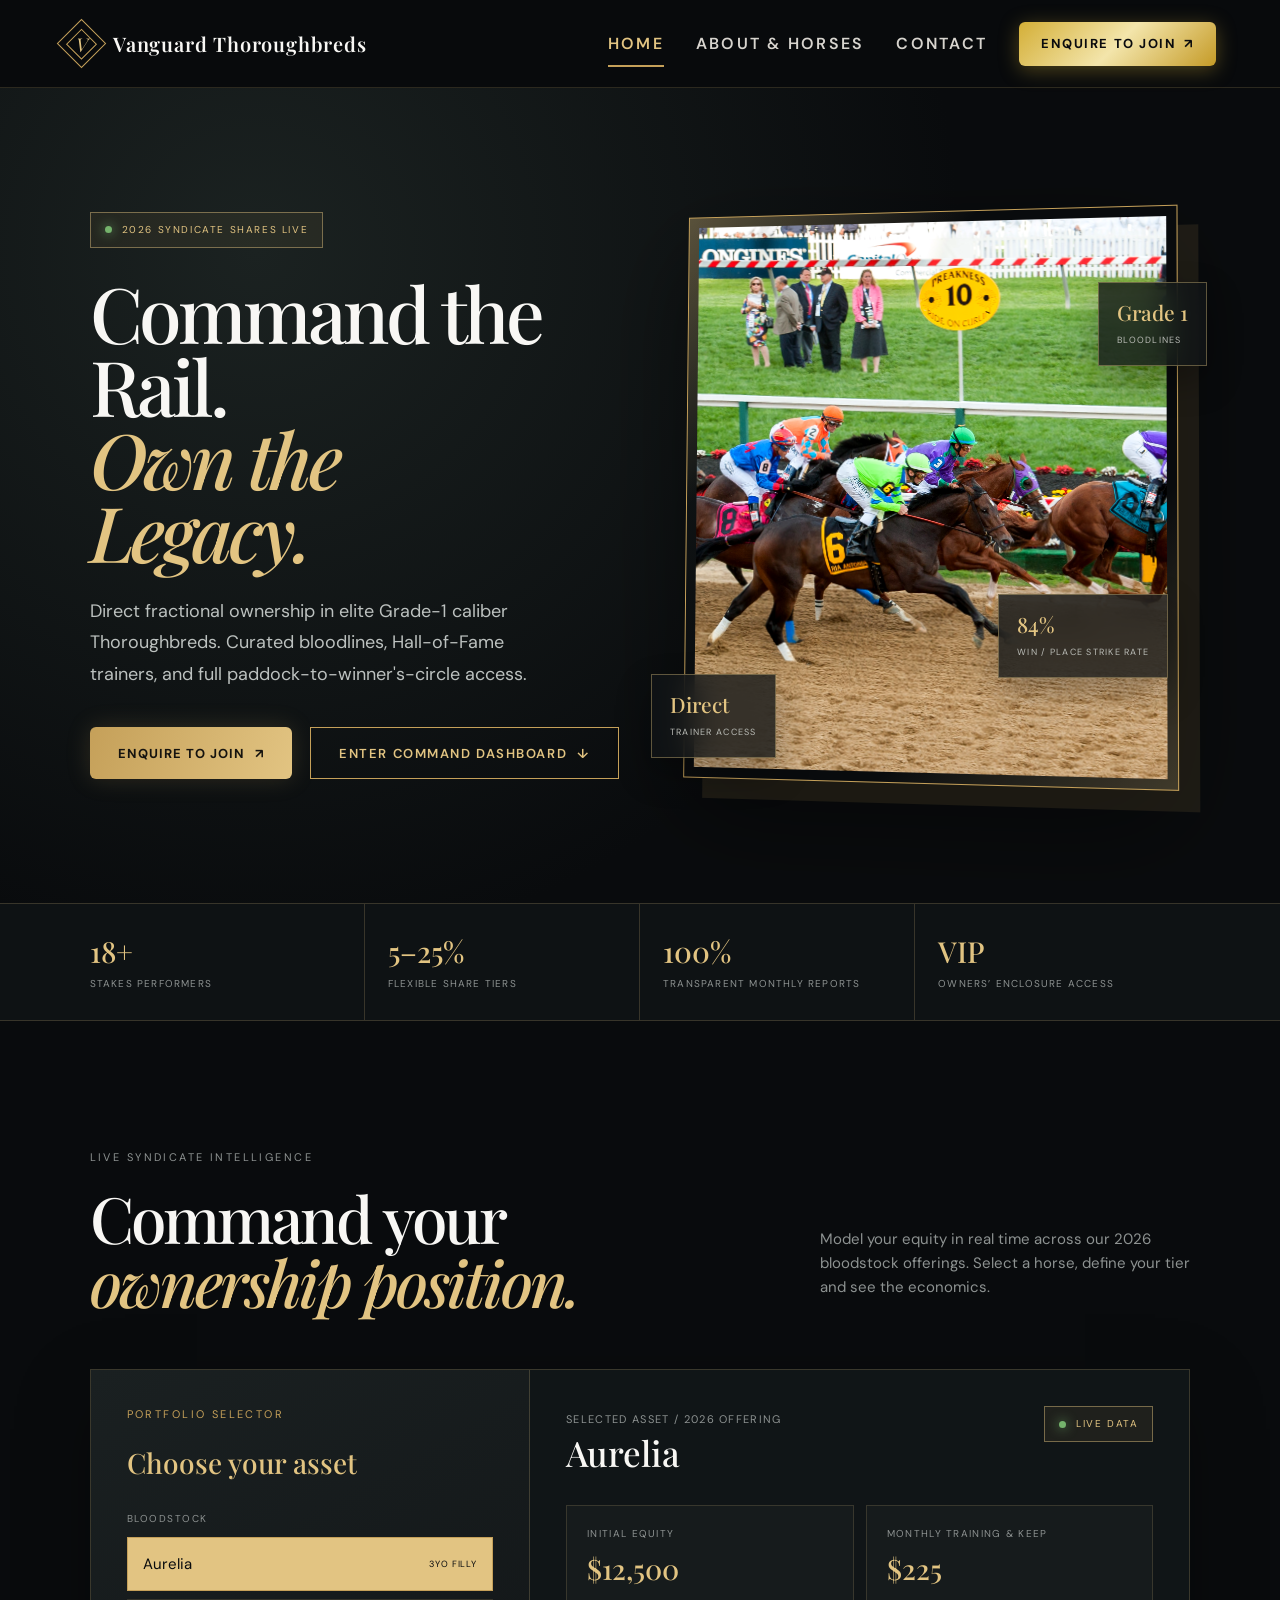
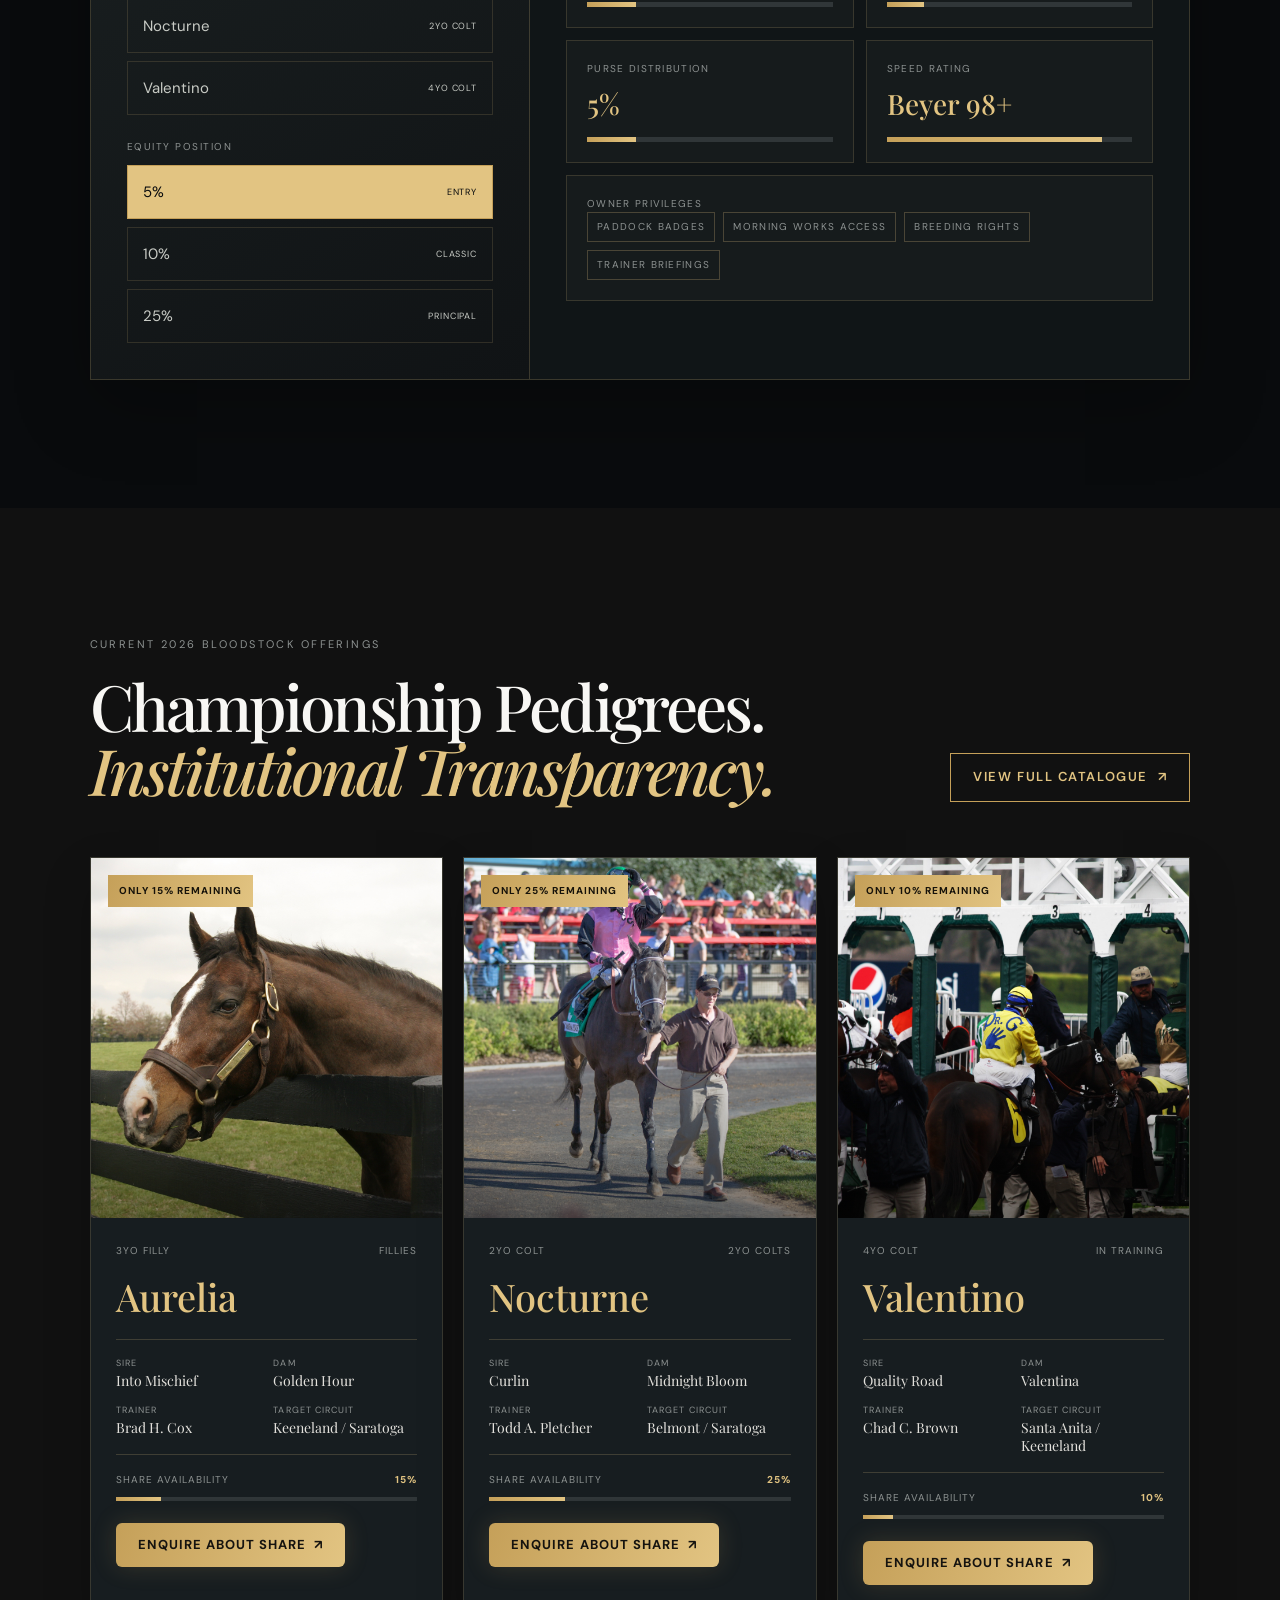
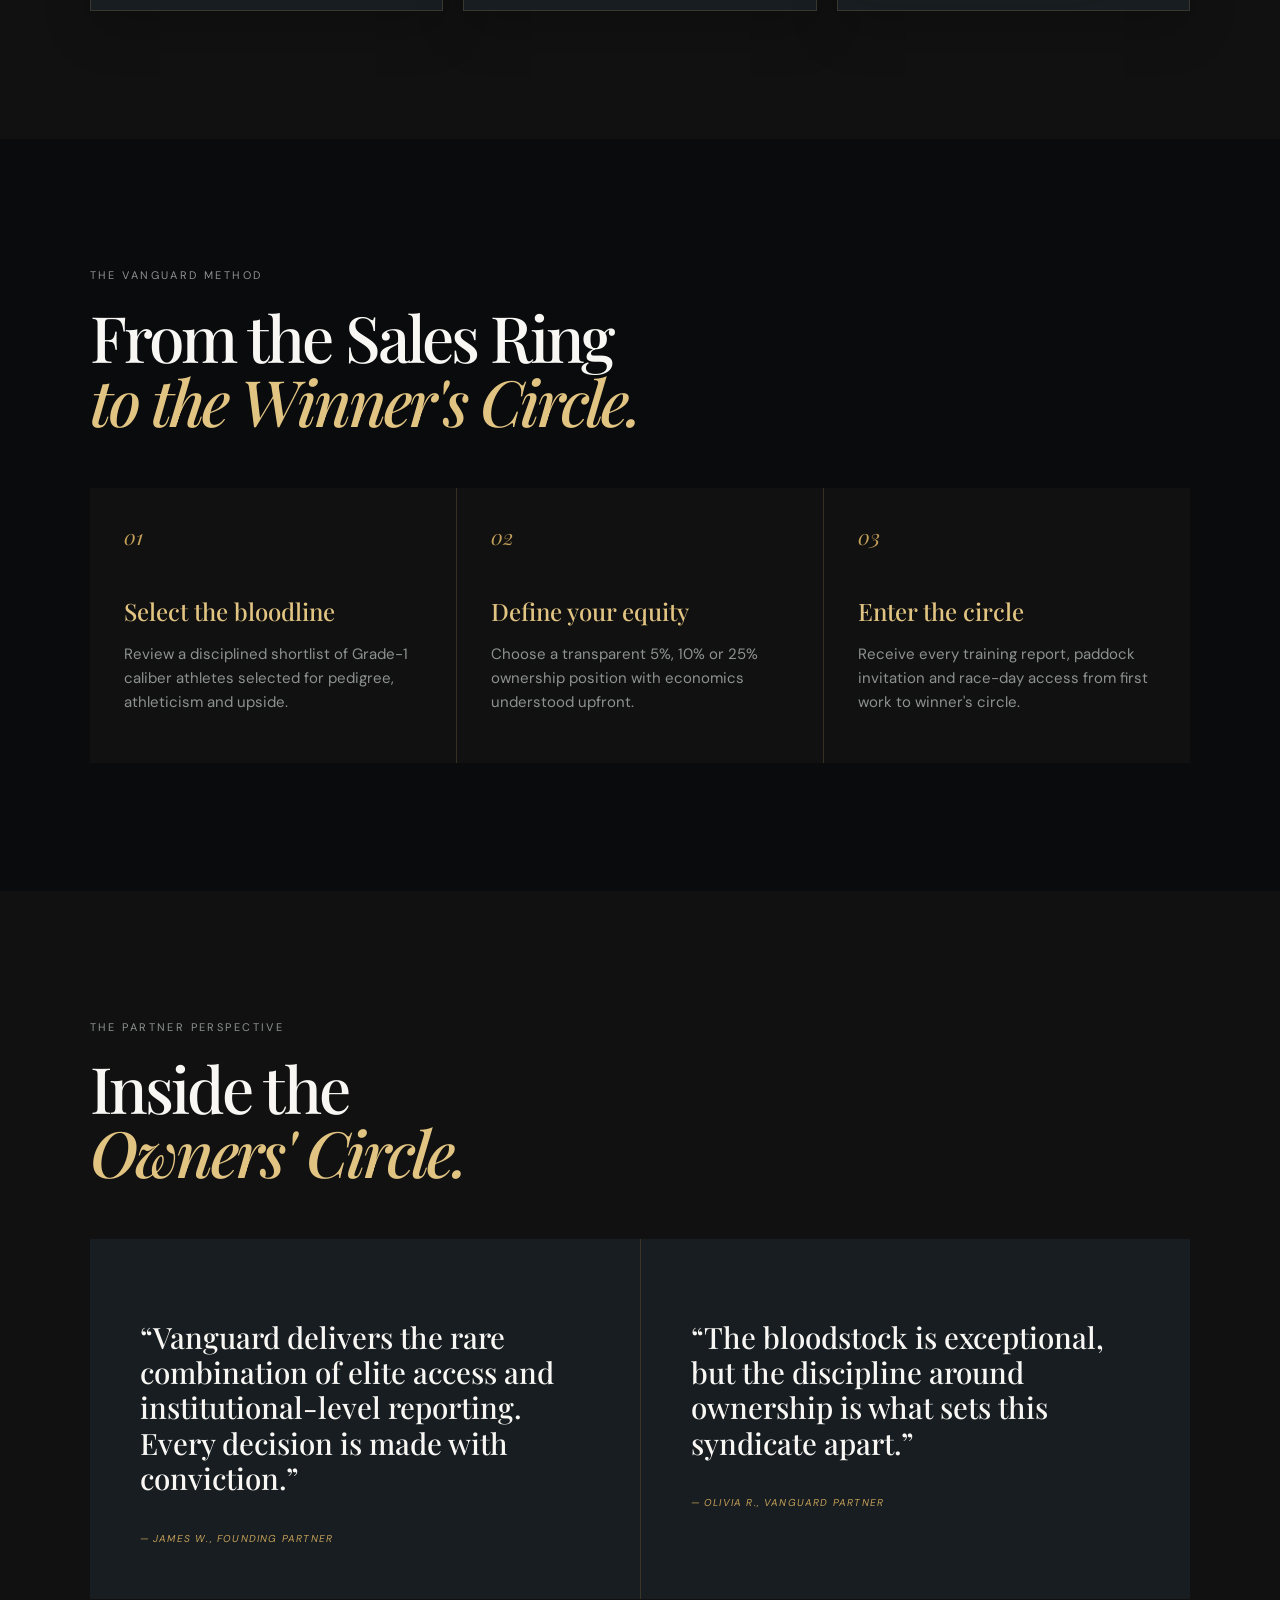
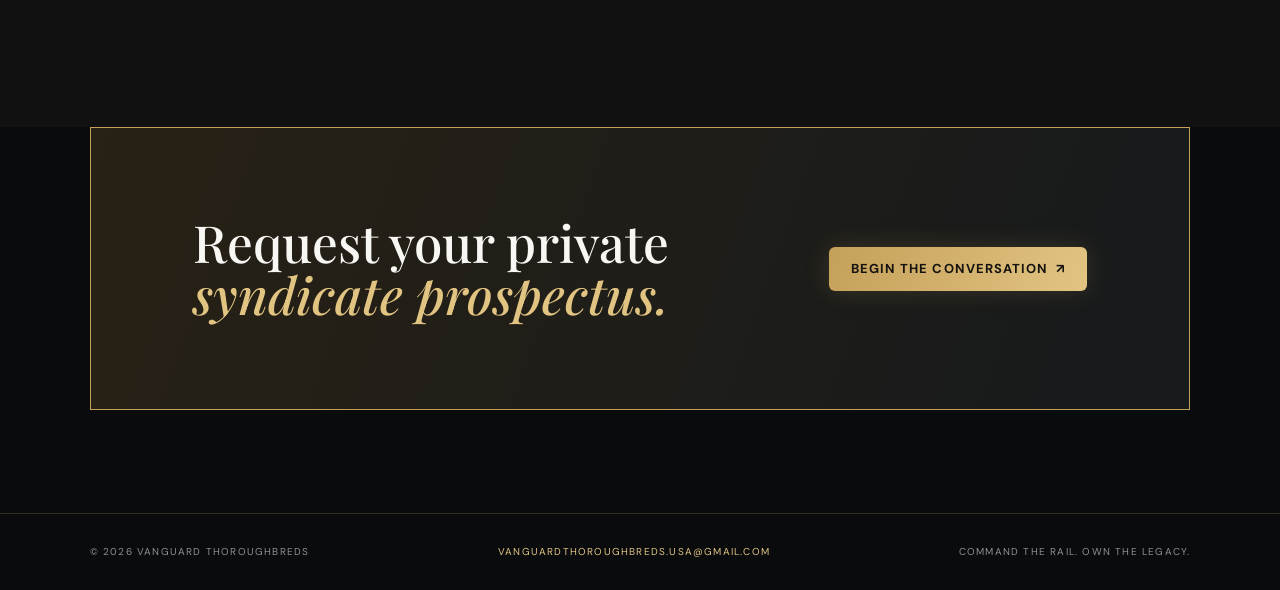
==== commit 0bf1b856: "Fix scoped About and Contact layouts and update concierge email" ====
--- a/index.html
+++ b/index.html
@@ -12,7 +12,7 @@
 <section class="section"><div class="section-heading"><div><p class="section-kicker">The Vanguard method</p><h2>From the Sales Ring<br><em>to the Winner's Circle.</em></h2></div></div><div class="process-grid" data-steps><article class="process-card"><span>01</span><h3>Select the bloodline</h3><p>Grade-1 caliber athletes chosen with conviction.</p></article><article class="process-card"><span>02</span><h3>Define your equity</h3><p>Clear economics and transparent ownership.</p></article><article class="process-card"><span>03</span><h3>Enter the circle</h3><p>Every report, paddock and race-day moment.</p></article></div></section>
 <section class="section dark-panel"><div class="section-heading"><div><p class="section-kicker">The partner perspective</p><h2>Inside the<br><em>Owners' Circle.</em></h2></div></div><div class="testimonials" data-testimonials><blockquote><p>“Vanguard delivers elite access with institutional-level reporting. Every decision is made with conviction.”</p><cite>— James W., Founding Partner</cite></blockquote><blockquote><p>“The bloodstock is exceptional, but the discipline around ownership is what sets this syndicate apart.”</p><cite>— Olivia R., Vanguard Partner</cite></blockquote></div></section>
 <section class="cta-banner"><h2>Request your private<br><em>syndicate prospectus.</em></h2><a class="button" href="contact.html">Begin the conversation <span>↗</span></a></section>
-</main><footer class="site-footer"><span>© 2026 <span data-brand>Vanguard Thoroughbreds</span></span><a data-email>concierge@vanguardthoroughbreds.com</a><span>Command the rail. Own the legacy.</span></footer>
+</main><footer class="site-footer"><span>© 2026 <span data-brand>Vanguard Thoroughbreds</span></span><a data-email>vanguardthoroughbreds.usa@gmail.com</a><span>Command the rail. Own the legacy.</span></footer>
 <script src="site-content.js"></script><script>
 (function(){const overlay=document.getElementById("race-intro-overlay"),canvas=document.getElementById("race-canvas"),ctx=canvas.getContext("2d"),skip=document.getElementById("skip-intro");let raf,started=0;function resize(){canvas.width=innerWidth*devicePixelRatio;canvas.height=innerHeight*devicePixelRatio;ctx.setTransform(devicePixelRatio,0,0,devicePixelRatio,0,0)}function finish(){overlay.classList.add("is-done");document.body.classList.remove("intro-active")}function draw(now){const t=Math.min((now-started)/1550,1),w=innerWidth,h=innerHeight;ctx.clearRect(0,0,w,h);for(let i=0;i<44;i++){const x=(i*83+now*.13)%w,y=(i*47+now*.04)%h;ctx.fillStyle=`rgba(226,196,130,${.15+.35*((i%5)/5)})`;ctx.beginPath();ctx.arc(x,y,1+(i%3),0,Math.PI*2);ctx.fill()}for(let i=0;i<14;i++){const x=(i*177+now*.7)%w;ctx.strokeStyle=`rgba(226,196,130,${.12+(1-t)*.18})`;ctx.lineWidth=1;ctx.beginPath();ctx.moveTo(x,h*.6);ctx.lineTo(x-180,h);ctx.stroke()}if(t<1)raf=requestAnimationFrame(draw);else finish()}function start(){overlay.classList.remove("is-done");document.body.classList.add("intro-active");started=performance.now();cancelAnimationFrame(raf);raf=requestAnimationFrame(draw)}addEventListener("resize",resize);skip.addEventListener("click",finish);resize();start()})();
 const DATA={5:{cost:12500,keep:225},10:{cost:25000,keep:450},25:{cost:62500,keep:1125}},HORSES={Aurelia:{speed:"Beyer 98+",remaining:15},Nocturne:{speed:"Beyer 101",remaining:25},Valentino:{speed:"Beyer 104",remaining:10}};let tier=5,horse="Aurelia";function money(n){return `$${n.toLocaleString("en-US")}`}function updateDash(){const d=DATA[tier],h=HORSES[horse],set=(sel,val)=>document.querySelector(sel).textContent=val,bar=(sel,val)=>document.querySelector(sel).style.width=`${val}%`;set("[data-dash-name]",horse);set("[data-kpi-cost]",money(d.cost));set("[data-kpi-keep]",money(d.keep));set("[data-kpi-prize]",`${tier}%`);set("[data-kpi-speed]",h.speed);bar("[data-kpi-cost-bar]",tier*4);bar("[data-kpi-keep-bar]",tier*3);bar("[data-kpi-prize-bar]",tier*4);bar("[data-kpi-speed-bar]",Math.min(100,80+(h.remaining/2)));}document.querySelectorAll("[data-horse]").forEach(b=>b.addEventListener("click",()=>{document.querySelectorAll("[data-horse]").forEach(x=>x.classList.remove("selected"));b.classList.add("selected");horse=b.dataset.horse;updateDash()}));document.querySelectorAll("[data-tier]").forEach(b=>b.addEventListener("click",()=>{document.querySelectorAll("[data-tier]").forEach(x=>x.classList.remove("selected"));b.classList.add("selected");tier=Number(b.dataset.tier);updateDash()}));updateDash();
--- a/styles.css
+++ b/styles.css
@@ -158,3 +158,62 @@
   height: auto !important; min-height: 0 !important;
 }
 .horse-showcase { padding-bottom: 28px !important; }
+
+/* Page-scoped alignment fixes for the legacy About and Contact templates. */
+body[data-page="about"] .story {
+  display: grid;
+  grid-template-columns: 1fr 1fr;
+  gap: 48px;
+  align-items: stretch;
+}
+body[data-page="about"] .story-image,
+body[data-page="about"] .story-copy {
+  height: 400px;
+  box-sizing: border-box;
+}
+body[data-page="about"] .story-image {
+  min-height: 0 !important;
+}
+body[data-page="about"] .story-copy {
+  padding: 28px 36px;
+  display: flex;
+  flex-direction: column;
+  justify-content: space-between;
+  margin: 0;
+}
+body[data-page="about"] .horse-showcase {
+  display: grid;
+  grid-template-columns: repeat(3, 1fr);
+  align-items: stretch;
+}
+body[data-page="about"] .horse-showcase-item {
+  display: flex;
+  flex-direction: column;
+  min-width: 0;
+}
+body[data-page="about"] .horse-showcase-item .horse-detail {
+  height: 100% !important;
+  display: flex !important;
+  flex-direction: column !important;
+  justify-content: space-between !important;
+  box-sizing: border-box !important;
+}
+body[data-page="about"] footer.footer {
+  position: relative !important;
+  clear: both !important;
+  margin-top: 80px !important;
+}
+body[data-page="contact"] main.contact-layout {
+  margin-top: 110px !important;
+  padding-top: 32px !important;
+}
+body[data-page="contact"] .contact-hero {
+  height: auto;
+  max-height: none;
+}
+body[data-page="contact"] .contact-hero img {
+  width: 100% !important;
+  height: auto !important;
+  max-height: none !important;
+  object-fit: cover !important;
+}
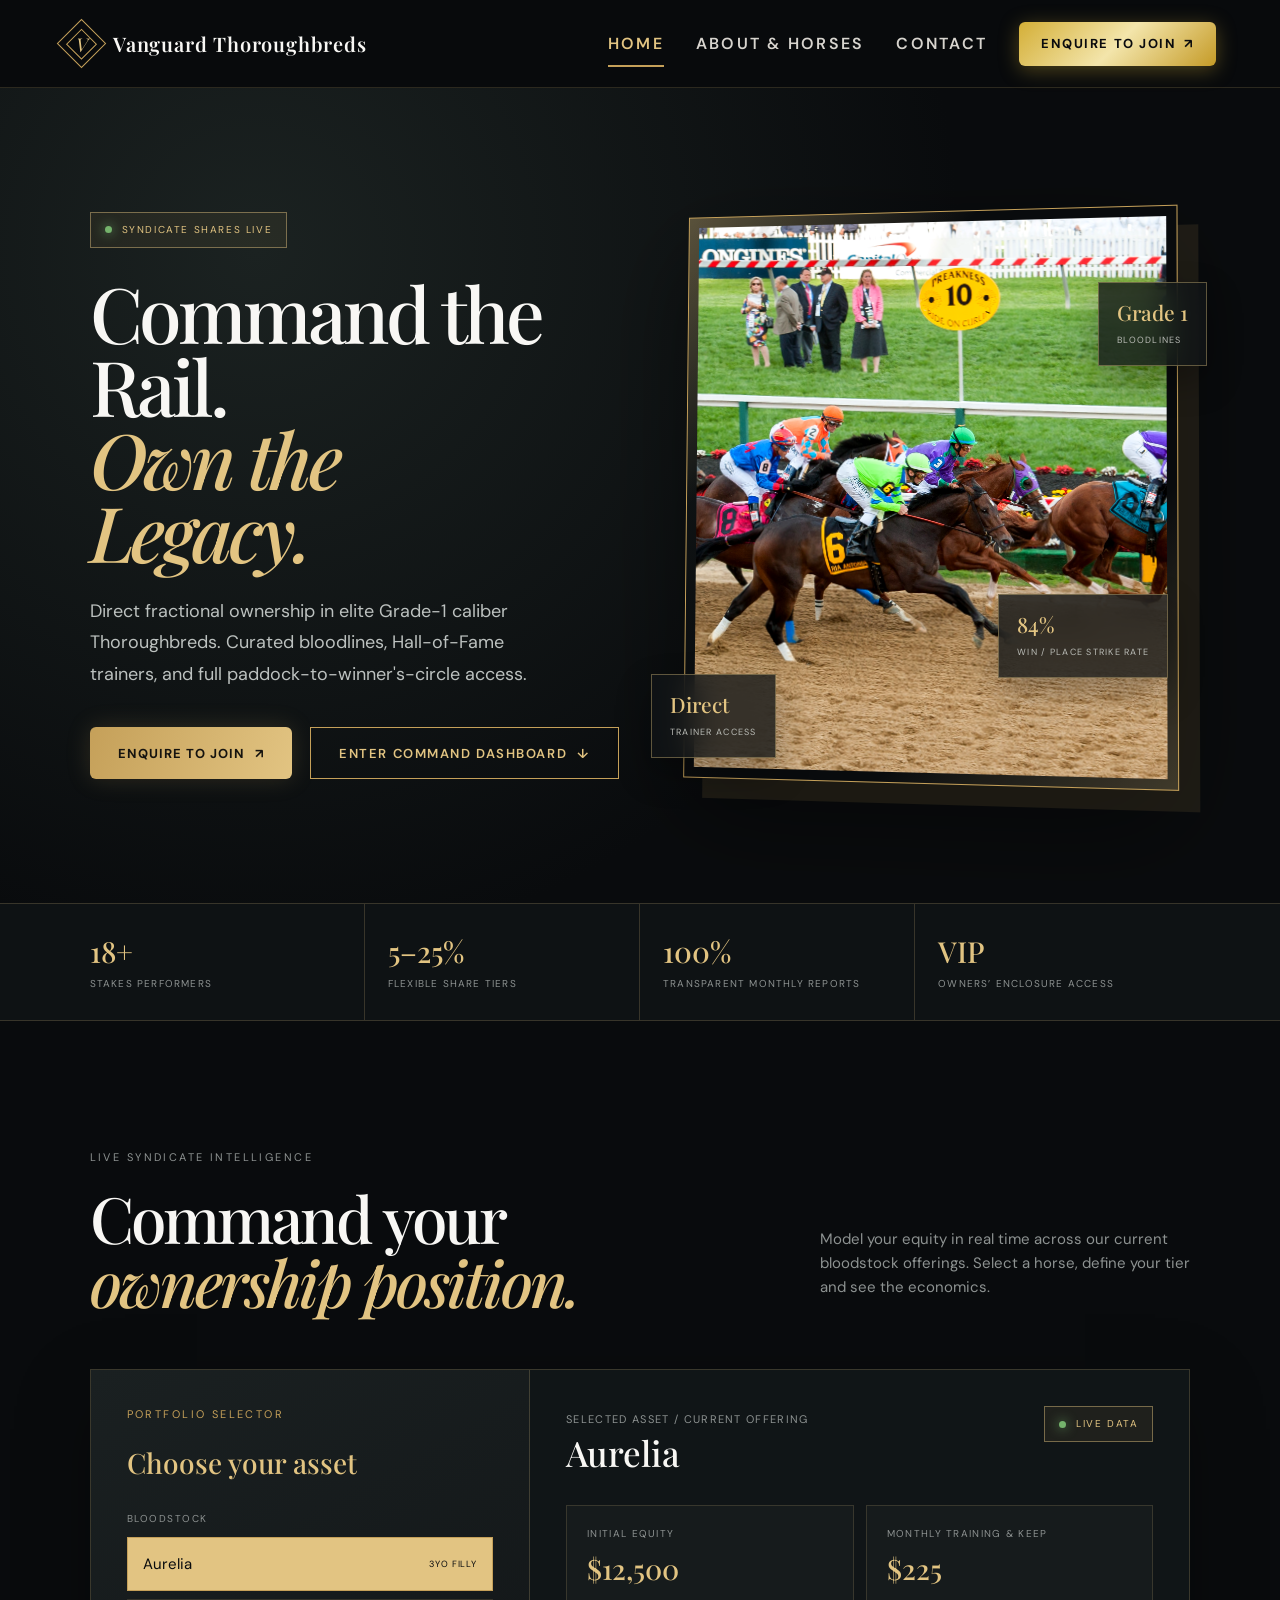
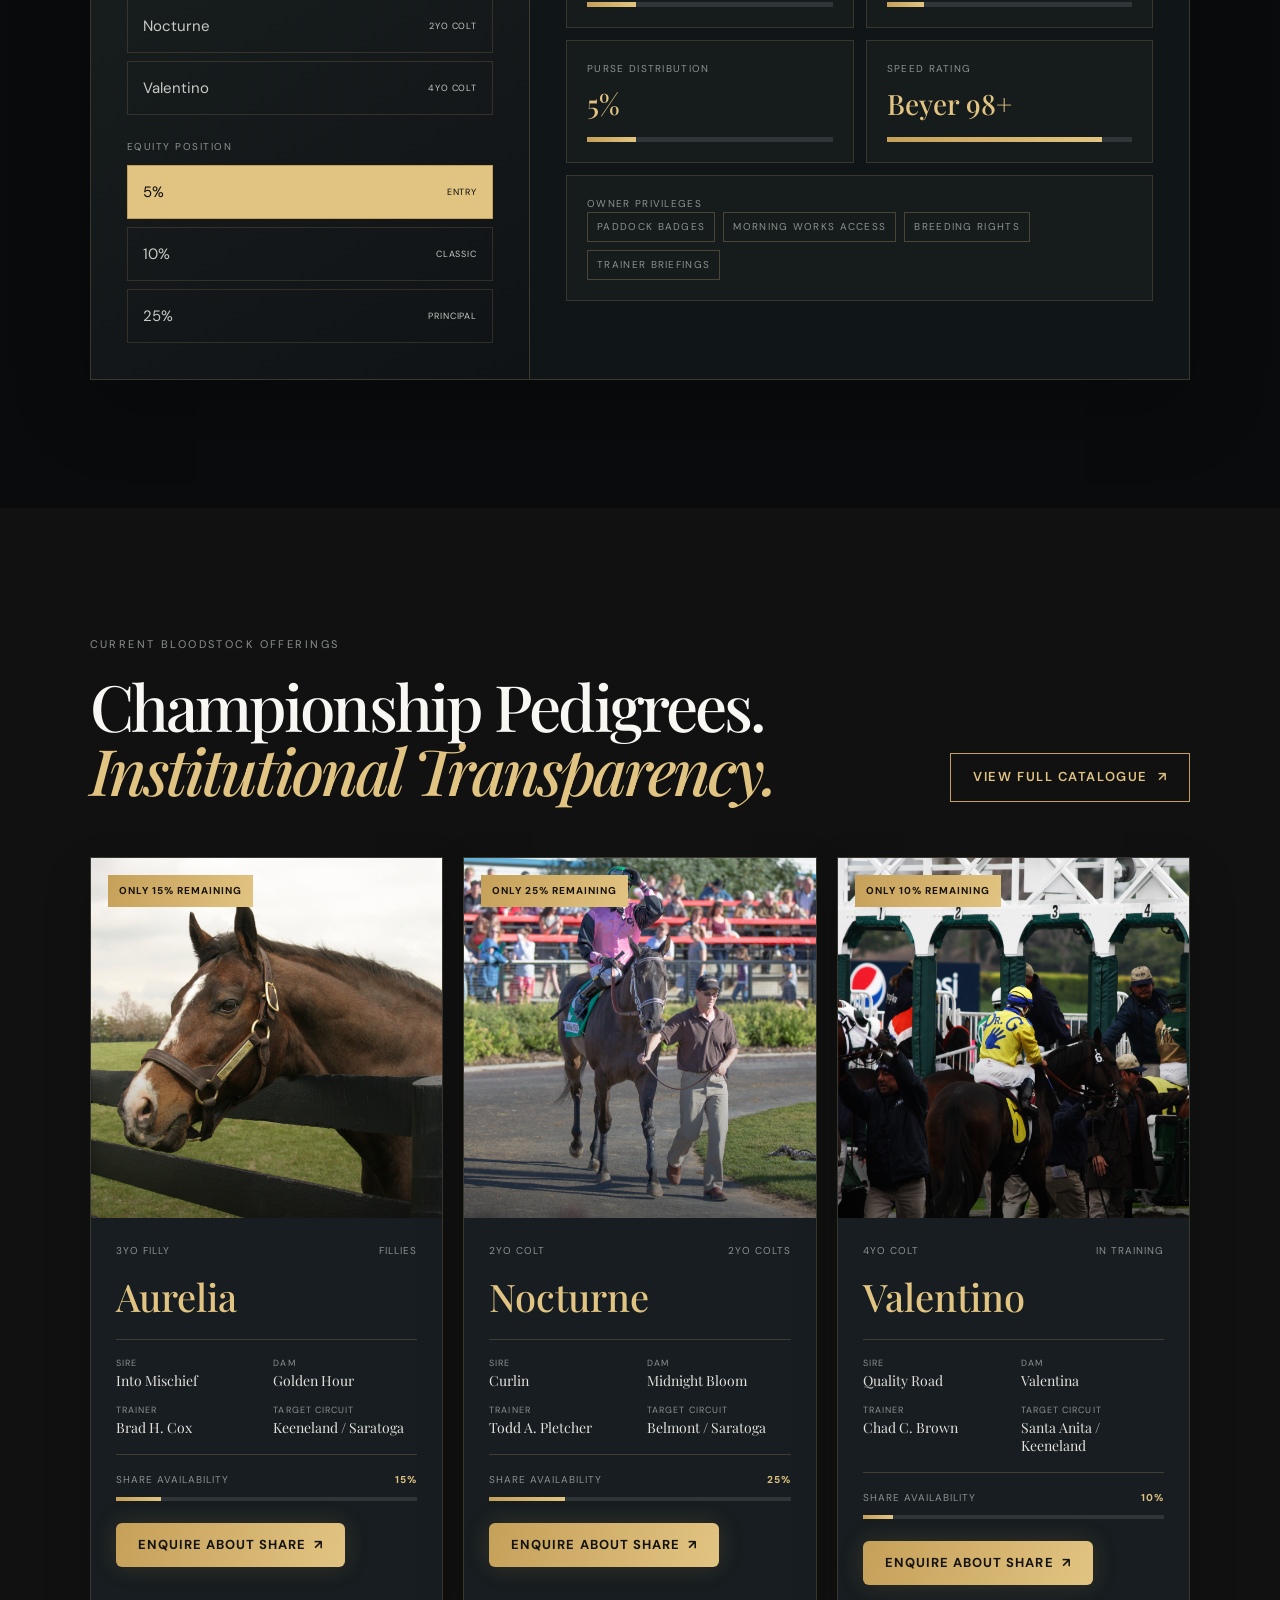
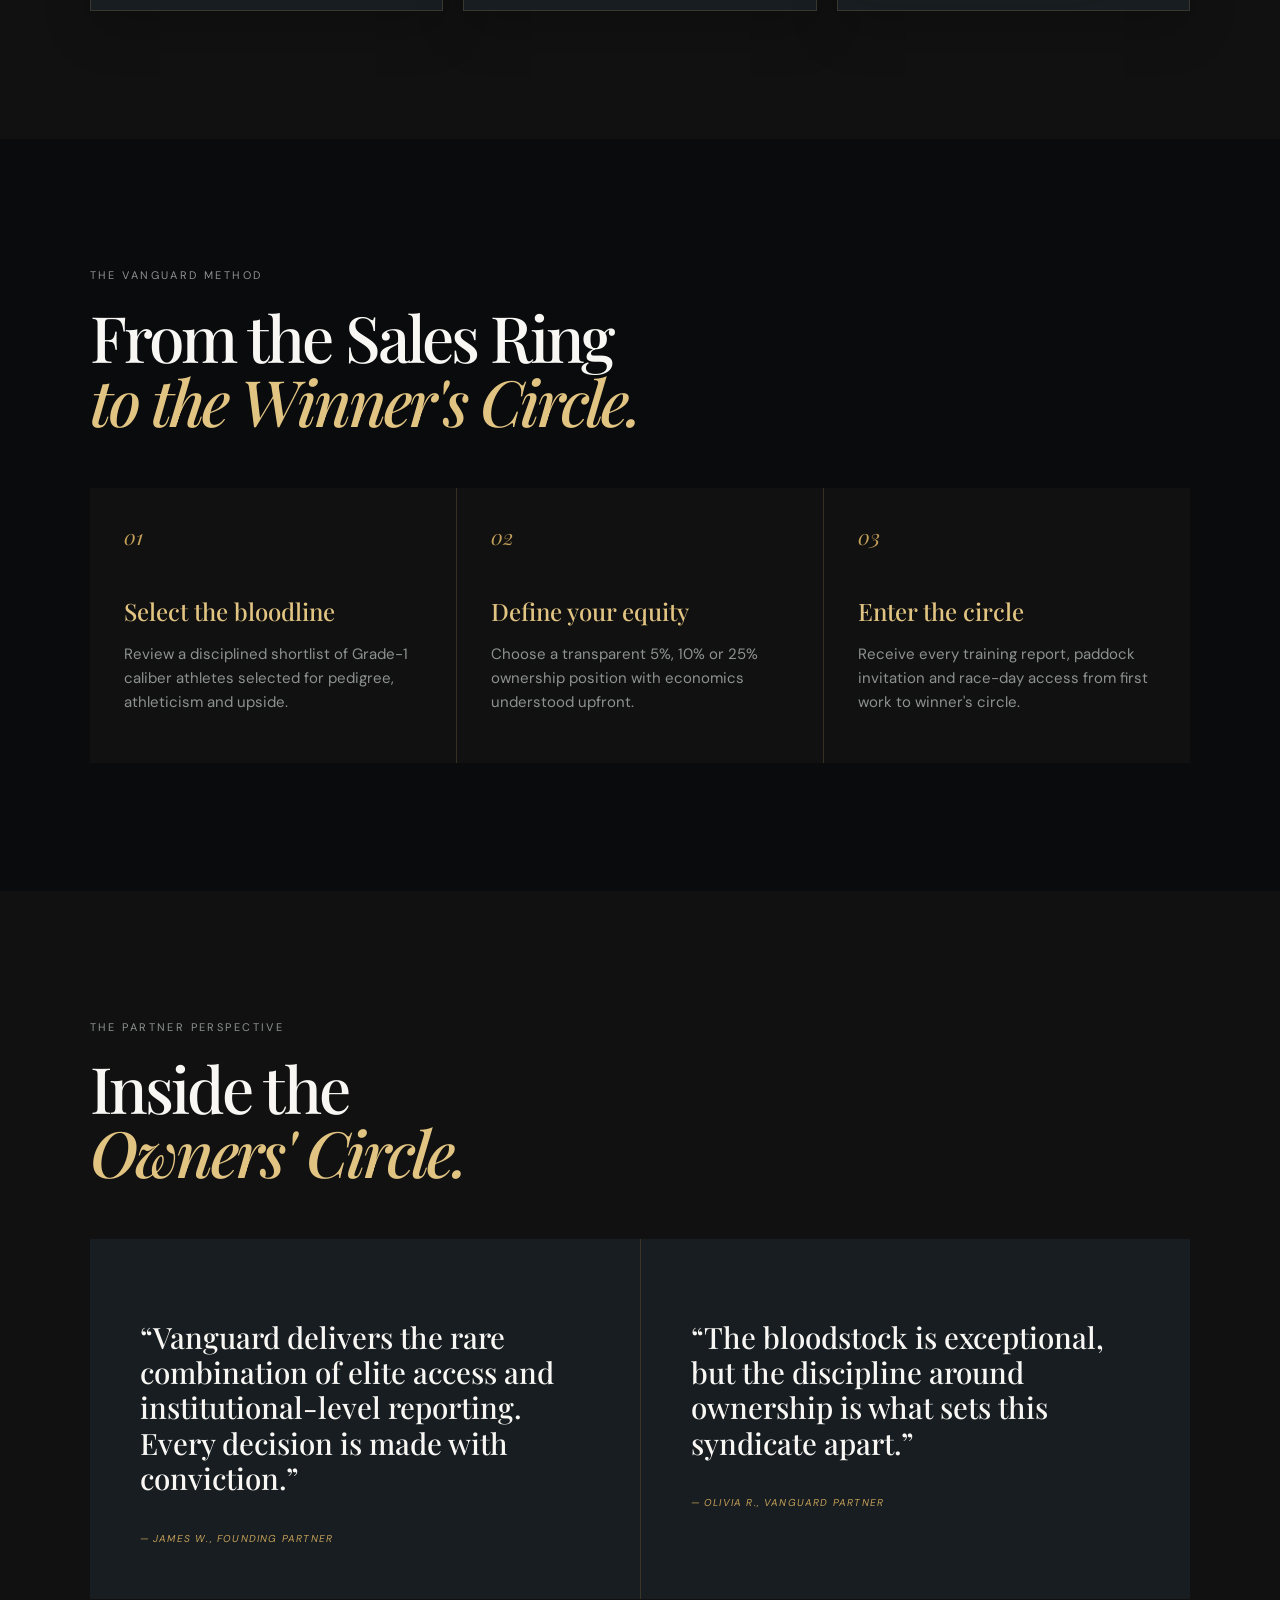
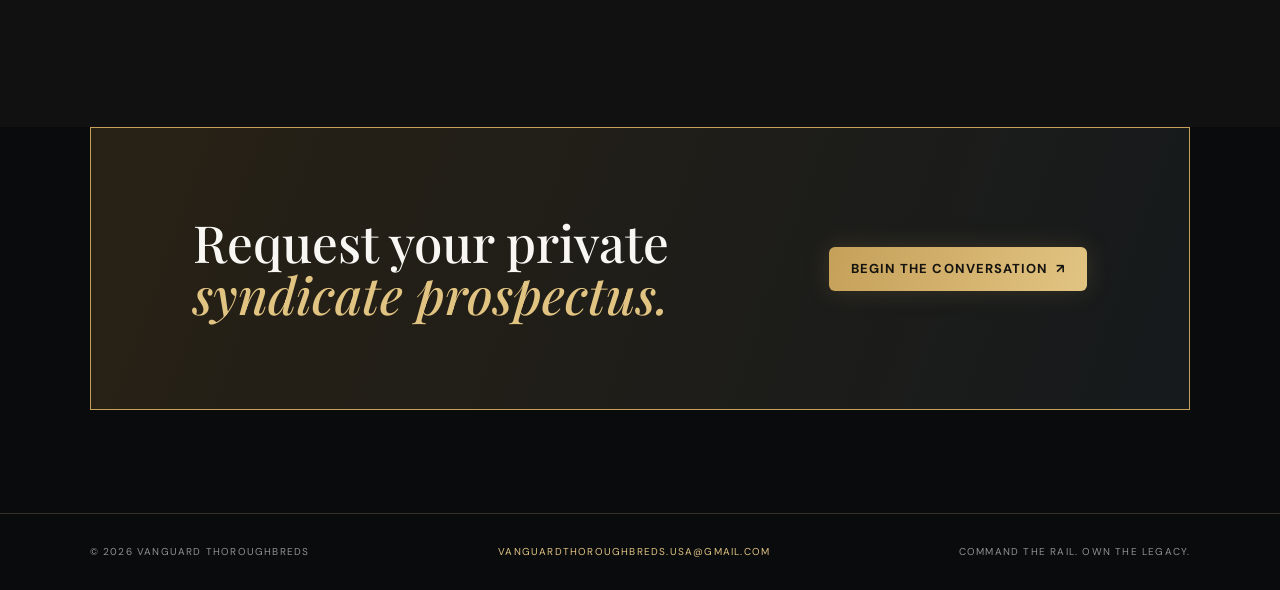
==== commit 9be5b046: "Clean up intro overlay text/skip button and make site year evergreen" ====
--- a/index.html
+++ b/index.html
@@ -2,18 +2,18 @@
 <html lang="en">
 <head><meta charset="utf-8"><meta name="viewport" content="width=device-width, initial-scale=1"><title>Vanguard Thoroughbreds — Command the Rail.</title><meta name="description" content="Direct fractional ownership in elite Grade-1 caliber Thoroughbreds with Vanguard Thoroughbreds."><link rel="stylesheet" href="styles.css"></head>
 <body class="intro-active" data-page="home">
-<div id="race-intro-overlay" aria-label="Vanguard 2026 race introduction"><canvas id="race-canvas"></canvas><div class="intro-grid"></div><div class="intro-wordmark">VANGUARD</div><div class="intro-label">VANGUARD THOROUGHBREDS / 2026</div><button class="intro-button" id="skip-intro">Skip</button><div class="finish-line"><span>PHOTO FINISH<br>// VANGUARD 2026</span></div><div class="race-horse-trail"></div><div class="race-horse-shell"><img class="race-horse" src="images/golden-jockey-horse.png" alt="" aria-hidden="true"></div><div class="intro-telemetry">SPEED: 41.8 MPH&nbsp;&nbsp; | &nbsp;&nbsp;STRIDE: 24.6 FT&nbsp;&nbsp; | &nbsp;&nbsp;FINISH: 1ST</div></div>
-<nav class="site-nav"><a class="brand-lockup" href="index.html"><span class="crest"><span class="crest-mark">V</span></span><span class="brand-name" data-brand>Vanguard Thoroughbreds</span></a><div class="nav-links"><a class="active" href="index.html">Home</a><a href="about.html">About & Horses</a><a href="contact.html">Contact</a><a class="nav-cta" href="contact.html">Enquire to Join <span>↗</span></a></div></nav>
+<div id="race-intro-overlay" aria-label="Vanguard race introduction"><canvas id="race-canvas"></canvas><div class="intro-grid"></div><div class="intro-wordmark">VANGUARD</div><div class="intro-label">VANGUARD THOROUGHBREDS</div><div class="finish-line"></div><div class="race-horse-trail"></div><div class="race-horse-shell"><img class="race-horse" src="images/golden-jockey-horse.png" alt="" aria-hidden="true"></div></div>
+<nav class="site-nav"><a class="brand-lockup" href="index.html"><span class="crest"><span class="crest-mark">V</span></span><span class="brand-name" data-brand>Vanguard Thoroughbreds</span></a><div class="nav-links"><a class="active" href="index.html">Home</a><a href="about.html">About & Horses</a><a href="contact.html">Contact</a><a class="nav-cta" href="contact.html?intent=join">Enquire to Join <span>↗</span></a></div></nav>
 <main>
-<section class="hero"><div class="hero-copy"><span class="status-pill">2026 Syndicate Shares Live</span><h1 data-home-headline>Command the Rail.<br><em>Own the Legacy.</em></h1><p class="intro" data-home-intro>Direct fractional ownership in elite Grade-1 caliber Thoroughbreds. Curated bloodlines, Hall-of-Fame trainers, and full paddock-to-winner's-circle access.</p><div class="hero-actions"><a class="button" href="contact.html">Enquire to Join <span>↗</span></a><a class="outline-button" href="#command">Enter Command Dashboard <span>↓</span></a></div></div><div class="hero-visual"><div class="hero-frame"><img data-hero-image src="images/hero-racehorse.jpg" alt="Thoroughbred racehorses in competition" loading="eager"></div><div class="glass-card glass-one"><strong>Grade 1</strong><span>Bloodlines</span></div><div class="glass-card glass-two"><strong>84%</strong><span>Win / place strike rate</span></div><div class="glass-card glass-three"><strong>Direct</strong><span>Trainer access</span></div></div></section>
+<section class="hero"><div class="hero-copy"><span class="status-pill">Syndicate Shares Live</span><h1 data-home-headline>Command the Rail.<br><em>Own the Legacy.</em></h1><p class="intro" data-home-intro>Direct fractional ownership in elite Grade-1 caliber Thoroughbreds. Curated bloodlines, Hall-of-Fame trainers, and full paddock-to-winner's-circle access.</p><div class="hero-actions"><a class="button" href="contact.html?intent=join">Enquire to Join <span>↗</span></a><a class="outline-button" href="#command">Enter Command Dashboard <span>↓</span></a></div></div><div class="hero-visual"><div class="hero-frame"><img data-hero-image src="images/hero-racehorse.jpg" alt="Thoroughbred racehorses in competition" loading="eager"></div><div class="glass-card glass-one"><strong>Grade 1</strong><span>Bloodlines</span></div><div class="glass-card glass-two"><strong>84%</strong><span>Win / place strike rate</span></div><div class="glass-card glass-three"><strong>Direct</strong><span>Trainer access</span></div></div></section>
 <section class="metrics" data-metrics><div class="metric"><strong>18+</strong><span>Stakes performers</span></div><div class="metric"><strong>5–25%</strong><span>Flexible equity tiers</span></div><div class="metric"><strong>100%</strong><span>Transparent reporting</span></div><div class="metric"><strong>VIP</strong><span>Owners' enclosure access</span></div></section>
-<section class="section" id="command"><div class="section-heading"><div><p class="section-kicker">Live syndicate intelligence</p><h2>Command your<br><em>ownership position.</em></h2></div><p>Model your equity in real time across our 2026 bloodstock offerings. Select a horse, define your tier and see the economics.</p></div><div class="command-dashboard"><aside class="dashboard-sidebar"><p class="eyebrow">Portfolio selector</p><h3>Choose your asset</h3><span class="selector-label">Bloodstock</span><div class="selector-list" data-horse-select><button class="selector selected" data-horse="Aurelia">Aurelia <small>3yo filly</small></button><button class="selector" data-horse="Nocturne">Nocturne <small>2yo colt</small></button><button class="selector" data-horse="Valentino">Valentino <small>4yo colt</small></button></div><span class="selector-label">Equity position</span><div class="selector-list"><button class="selector selected" data-tier="5">5% <small>Entry</small></button><button class="selector" data-tier="10">10% <small>Classic</small></button><button class="selector" data-tier="25">25% <small>Principal</small></button></div></aside><div class="dashboard-main"><div class="dash-header"><div><p>Selected asset / 2026 offering</p><h3 data-dash-name>Aurelia</h3></div><span class="status-pill">Live data</span></div><div class="kpi-grid"><div class="kpi"><span>Initial equity</span><strong data-kpi-cost>$12,500</strong><div class="kpi-bar"><i data-kpi-cost-bar></i></div></div><div class="kpi"><span>Monthly training & keep</span><strong data-kpi-keep>$225</strong><div class="kpi-bar"><i data-kpi-keep-bar></i></div></div><div class="kpi"><span>Purse distribution</span><strong data-kpi-prize>5%</strong><div class="kpi-bar"><i data-kpi-prize-bar></i></div></div><div class="kpi"><span>Speed rating</span><strong data-kpi-speed>Beyer 98+</strong><div class="kpi-bar"><i data-kpi-speed-bar></i></div></div><div class="kpi wide"><span>Owner privileges</span><div class="perks"><span class="perk">Paddock badges</span><span class="perk">Morning works access</span><span class="perk">Breeding rights</span><span class="perk">Trainer briefings</span></div></div></div></div></div></section>
-<section class="section dark-panel"><div class="section-heading"><div><p class="section-kicker">Current 2026 bloodstock offerings</p><h2>Championship Pedigrees.<br><em>Institutional Transparency.</em></h2></div><a class="outline-button" href="about.html">View full catalogue <span>↗</span></a></div><div class="bloodstock-grid" data-home-horses></div></section>
+<section class="section" id="command"><div class="section-heading"><div><p class="section-kicker">Live syndicate intelligence</p><h2>Command your<br><em>ownership position.</em></h2></div><p>Model your equity in real time across our current bloodstock offerings. Select a horse, define your tier and see the economics.</p></div><div class="command-dashboard"><aside class="dashboard-sidebar"><p class="eyebrow">Portfolio selector</p><h3>Choose your asset</h3><span class="selector-label">Bloodstock</span><div class="selector-list" data-horse-select><button class="selector selected" data-horse="Aurelia">Aurelia <small>3yo filly</small></button><button class="selector" data-horse="Nocturne">Nocturne <small>2yo colt</small></button><button class="selector" data-horse="Valentino">Valentino <small>4yo colt</small></button></div><span class="selector-label">Equity position</span><div class="selector-list"><button class="selector selected" data-tier="5">5% <small>Entry</small></button><button class="selector" data-tier="10">10% <small>Classic</small></button><button class="selector" data-tier="25">25% <small>Principal</small></button></div></aside><div class="dashboard-main"><div class="dash-header"><div><p>Selected asset / current offering</p><h3 data-dash-name>Aurelia</h3></div><span class="status-pill">Live data</span></div><div class="kpi-grid"><div class="kpi"><span>Initial equity</span><strong data-kpi-cost>$12,500</strong><div class="kpi-bar"><i data-kpi-cost-bar></i></div></div><div class="kpi"><span>Monthly training & keep</span><strong data-kpi-keep>$225</strong><div class="kpi-bar"><i data-kpi-keep-bar></i></div></div><div class="kpi"><span>Purse distribution</span><strong data-kpi-prize>5%</strong><div class="kpi-bar"><i data-kpi-prize-bar></i></div></div><div class="kpi"><span>Speed rating</span><strong data-kpi-speed>Beyer 98+</strong><div class="kpi-bar"><i data-kpi-speed-bar></i></div></div><div class="kpi wide"><span>Owner privileges</span><div class="perks"><span class="perk">Paddock badges</span><span class="perk">Morning works access</span><span class="perk">Breeding rights</span><span class="perk">Trainer briefings</span></div></div></div></div></div></section>
+<section class="section dark-panel"><div class="section-heading"><div><p class="section-kicker">Current bloodstock offerings</p><h2>Championship Pedigrees.<br><em>Institutional Transparency.</em></h2></div><a class="outline-button" href="about.html">View full catalogue <span>↗</span></a></div><div class="bloodstock-grid" data-home-horses></div></section>
 <section class="section"><div class="section-heading"><div><p class="section-kicker">The Vanguard method</p><h2>From the Sales Ring<br><em>to the Winner's Circle.</em></h2></div></div><div class="process-grid" data-steps><article class="process-card"><span>01</span><h3>Select the bloodline</h3><p>Grade-1 caliber athletes chosen with conviction.</p></article><article class="process-card"><span>02</span><h3>Define your equity</h3><p>Clear economics and transparent ownership.</p></article><article class="process-card"><span>03</span><h3>Enter the circle</h3><p>Every report, paddock and race-day moment.</p></article></div></section>
 <section class="section dark-panel"><div class="section-heading"><div><p class="section-kicker">The partner perspective</p><h2>Inside the<br><em>Owners' Circle.</em></h2></div></div><div class="testimonials" data-testimonials><blockquote><p>“Vanguard delivers elite access with institutional-level reporting. Every decision is made with conviction.”</p><cite>— James W., Founding Partner</cite></blockquote><blockquote><p>“The bloodstock is exceptional, but the discipline around ownership is what sets this syndicate apart.”</p><cite>— Olivia R., Vanguard Partner</cite></blockquote></div></section>
 <section class="cta-banner"><h2>Request your private<br><em>syndicate prospectus.</em></h2><a class="button" href="contact.html">Begin the conversation <span>↗</span></a></section>
-</main><footer class="site-footer"><span>© 2026 <span data-brand>Vanguard Thoroughbreds</span></span><a data-email>vanguardthoroughbreds.usa@gmail.com</a><span>Command the rail. Own the legacy.</span></footer>
+</main><footer class="site-footer"><span>© <span data-year></span> <span data-brand>Vanguard Thoroughbreds</span></span><a data-email>vanguardthoroughbreds.usa@gmail.com</a><span>Command the rail. Own the legacy.</span></footer>
 <script src="site-content.js"></script><script>
-(function(){const overlay=document.getElementById("race-intro-overlay"),canvas=document.getElementById("race-canvas"),ctx=canvas.getContext("2d"),skip=document.getElementById("skip-intro");let raf,started=0;function resize(){canvas.width=innerWidth*devicePixelRatio;canvas.height=innerHeight*devicePixelRatio;ctx.setTransform(devicePixelRatio,0,0,devicePixelRatio,0,0)}function finish(){overlay.classList.add("is-done");document.body.classList.remove("intro-active")}function draw(now){const t=Math.min((now-started)/1550,1),w=innerWidth,h=innerHeight;ctx.clearRect(0,0,w,h);for(let i=0;i<44;i++){const x=(i*83+now*.13)%w,y=(i*47+now*.04)%h;ctx.fillStyle=`rgba(226,196,130,${.15+.35*((i%5)/5)})`;ctx.beginPath();ctx.arc(x,y,1+(i%3),0,Math.PI*2);ctx.fill()}for(let i=0;i<14;i++){const x=(i*177+now*.7)%w;ctx.strokeStyle=`rgba(226,196,130,${.12+(1-t)*.18})`;ctx.lineWidth=1;ctx.beginPath();ctx.moveTo(x,h*.6);ctx.lineTo(x-180,h);ctx.stroke()}if(t<1)raf=requestAnimationFrame(draw);else finish()}function start(){overlay.classList.remove("is-done");document.body.classList.add("intro-active");started=performance.now();cancelAnimationFrame(raf);raf=requestAnimationFrame(draw)}addEventListener("resize",resize);skip.addEventListener("click",finish);resize();start()})();
+(function(){const overlay=document.getElementById("race-intro-overlay"),canvas=document.getElementById("race-canvas"),ctx=canvas.getContext("2d");let raf,started=0;function resize(){canvas.width=innerWidth*devicePixelRatio;canvas.height=innerHeight*devicePixelRatio;ctx.setTransform(devicePixelRatio,0,0,devicePixelRatio,0,0)}function finish(){overlay.classList.add("is-done");document.body.classList.remove("intro-active")}function draw(now){const t=Math.min((now-started)/1550,1),w=innerWidth,h=innerHeight;ctx.clearRect(0,0,w,h);for(let i=0;i<44;i++){const x=(i*83+now*.13)%w,y=(i*47+now*.04)%h;ctx.fillStyle=`rgba(226,196,130,${.15+.35*((i%5)/5)})`;ctx.beginPath();ctx.arc(x,y,1+(i%3),0,Math.PI*2);ctx.fill()}for(let i=0;i<14;i++){const x=(i*177+now*.7)%w;ctx.strokeStyle=`rgba(226,196,130,${.12+(1-t)*.18})`;ctx.lineWidth=1;ctx.beginPath();ctx.moveTo(x,h*.6);ctx.lineTo(x-180,h);ctx.stroke()}if(t<1)raf=requestAnimationFrame(draw);else finish()}function start(){overlay.classList.remove("is-done");document.body.classList.add("intro-active");started=performance.now();cancelAnimationFrame(raf);raf=requestAnimationFrame(draw)}addEventListener("resize",resize);resize();start()})();
 const DATA={5:{cost:12500,keep:225},10:{cost:25000,keep:450},25:{cost:62500,keep:1125}},HORSES={Aurelia:{speed:"Beyer 98+",remaining:15},Nocturne:{speed:"Beyer 101",remaining:25},Valentino:{speed:"Beyer 104",remaining:10}};let tier=5,horse="Aurelia";function money(n){return `$${n.toLocaleString("en-US")}`}function updateDash(){const d=DATA[tier],h=HORSES[horse],set=(sel,val)=>document.querySelector(sel).textContent=val,bar=(sel,val)=>document.querySelector(sel).style.width=`${val}%`;set("[data-dash-name]",horse);set("[data-kpi-cost]",money(d.cost));set("[data-kpi-keep]",money(d.keep));set("[data-kpi-prize]",`${tier}%`);set("[data-kpi-speed]",h.speed);bar("[data-kpi-cost-bar]",tier*4);bar("[data-kpi-keep-bar]",tier*3);bar("[data-kpi-prize-bar]",tier*4);bar("[data-kpi-speed-bar]",Math.min(100,80+(h.remaining/2)));}document.querySelectorAll("[data-horse]").forEach(b=>b.addEventListener("click",()=>{document.querySelectorAll("[data-horse]").forEach(x=>x.classList.remove("selected"));b.classList.add("selected");horse=b.dataset.horse;updateDash()}));document.querySelectorAll("[data-tier]").forEach(b=>b.addEventListener("click",()=>{document.querySelectorAll("[data-tier]").forEach(x=>x.classList.remove("selected"));b.classList.add("selected");tier=Number(b.dataset.tier);updateDash()}));updateDash();
 </script></body></html>
--- a/styles.css
+++ b/styles.css
@@ -57,15 +57,11 @@
 .intro-grid { position: absolute; inset: 47% -20% -30%; background: linear-gradient(115deg, transparent 49.5%, rgba(201,164,92,.35) 50%, transparent 50.5%), linear-gradient(75deg, transparent 49.5%, rgba(201,164,92,.22) 50%, transparent 50.5%); background-size: 150px 100%, 150px 100%; transform: perspective(350px) rotateX(58deg); opacity: .7; }
 .intro-wordmark { position: absolute; top: 50%; left: 50%; color: rgba(226,196,130,.08); font: 600 clamp(50px, 10vw, 160px) var(--serif); letter-spacing: .18em; transform: translate(-50%, -50%); white-space: nowrap; }
 .finish-line { position: absolute; top: 19%; bottom: 16%; left: 72%; width: 2px; background: linear-gradient(transparent, var(--champagne), transparent); box-shadow: 0 0 25px var(--gold); }
-.finish-line span { position: absolute; top: 50%; left: 18px; width: 150px; color: var(--champagne); font-size: 9px; letter-spacing: .22em; line-height: 1.8; transform: translateY(-50%); }
 .race-horse-shell { position: absolute; z-index: 2; top: 50%; left: 0; width: clamp(330px, 42vw, 680px); transform: translate3d(-30vw, -50%, 0); will-change: transform; animation: horseRun 1.85s cubic-bezier(.25,.8,.25,1) .1s forwards; }
 .race-horse-shell::after { position: absolute; inset: 0; background: linear-gradient(110deg, transparent 35%, rgba(255,250,210,.75) 50%, transparent 65%); background-size: 220% 100%; mix-blend-mode: screen; animation: goldSheen 1.1s linear infinite; content: ""; pointer-events: none; }
 .race-horse { display: block; width: 100%; height: auto; filter: drop-shadow(0 0 15px rgba(226,196,130,.8)); }
 .race-horse-trail { position: absolute; z-index: 1; top: 57%; left: 0; width: 48vw; height: 2px; opacity: .8; background: linear-gradient(90deg, transparent, var(--champagne), transparent); filter: blur(2px); transform: translate3d(-100%, 0, 0); animation: trailRun 1.85s cubic-bezier(.25,.8,.25,1) .1s forwards; }
-.intro-telemetry { position: absolute; bottom: 10%; left: 50%; z-index: 3; color: var(--champagne); font-size: 11px; letter-spacing: .2em; transform: translateX(-50%); white-space: nowrap; }
 .intro-label { position: absolute; top: 35px; left: 40px; z-index: 3; color: var(--champagne); font-size: 11px; letter-spacing: .25em; text-transform: uppercase; }
-.intro-button { position: absolute; top: 28px; right: 35px; z-index: 3; padding: 8px 12px; border: 1px solid rgba(226,196,130,.5); color: var(--champagne); background: transparent; font-size: 10px; letter-spacing: .15em; text-transform: uppercase; }
-.intro-button:hover { background: rgba(226,196,130,.12); }
 @keyframes horseRun { to { transform: translate3d(102vw, -50%, 0); } }
 @keyframes trailRun { to { transform: translate3d(102vw, 0, 0); } }
 @keyframes goldSheen { from { background-position: 140% 0; } to { background-position: -40% 0; } }
@@ -217,3 +213,53 @@
   max-height: none !important;
   object-fit: cover !important;
 }
+body[data-page="about"] .about-horse-card {
+  height: 100%; display: flex; flex-direction: column; justify-content: space-between;
+  padding: 0; overflow: visible; background: rgba(255,255,255,.04);
+  border: 1px solid rgba(212,175,55,.28);
+}
+body[data-page="about"] .about-horse-image {
+  position: relative; height: 240px; width: 100%; overflow: visible;
+}
+body[data-page="about"] .about-horse-image img {
+  display: block; width: 100%; height: 240px; object-fit: cover;
+}
+body[data-page="about"] .about-horse-content {
+  display: flex; flex: 1; flex-direction: column; justify-content: space-between;
+  gap: 18px; padding: 24px;
+}
+body[data-page="about"] .about-horse-heading {
+  display: flex; align-items: flex-start; justify-content: space-between; gap: 12px;
+}
+body[data-page="about"] .about-horse-heading h3 {
+  margin: 8px 0 0; color: var(--warm-white); font: 500 34px/1.05 var(--serif);
+}
+body[data-page="about"] .about-horse-category,
+body[data-page="about"] .about-horse-class {
+  color: var(--champagne); font-size: 10px; letter-spacing: .14em; text-transform: uppercase;
+}
+body[data-page="about"] .about-pedigree {
+  display: grid; grid-template-columns: 1fr 1fr; gap: 16px;
+  padding: 18px 0; border-top: 1px solid var(--line); border-bottom: 1px solid var(--line);
+}
+body[data-page="about"] .about-pedigree span { display: flex; flex-direction: column; gap: 5px; color: var(--warm-white); font: 16px/1.2 var(--serif); }
+body[data-page="about"] .about-pedigree b { color: var(--muted); font: 9px var(--sans); letter-spacing: .14em; text-transform: uppercase; }
+body[data-page="about"] .about-trainer-note p { margin: 8px 0 0; color: #b7bbb7; font-size: 13px; line-height: 1.55; }
+body[data-page="about"] .about-horse-card .card-button { margin-top: 0; }
+body[data-page="contact"] .join-active {
+  box-shadow: 0 0 0 2px #FFF6CC, 0 6px 24px rgba(212,175,55,.55);
+}
+nav a.button::before, nav a.button::after, nav a.button:hover::before, nav a.button:hover::after,
+nav a.button:focus::before, nav a.button:focus::after, nav a.button:active::before, nav a.button:active::after,
+.nav-cta::before, .nav-cta::after, .nav-cta:hover::before, .nav-cta:hover::after,
+.nav-cta:focus::before, .nav-cta:focus::after, .nav-cta:active::before, .nav-cta:active::after {
+  content: none !important; display: none !important; width: 0 !important; height: 0 !important;
+}
+nav a.button, .nav-cta { text-decoration: none !important; }
+nav a.button:hover, .nav-cta:hover { filter: brightness(1.08); transform: translateY(-1px); }
+body[data-page="contact"] .join-selector { margin-bottom: 28px; padding-bottom: 24px; border-bottom: 1px solid rgba(212,175,55,.28); }
+body[data-page="contact"] .join-options { display: grid; grid-template-columns: repeat(3, 1fr); gap: 10px; }
+body[data-page="contact"] .join-options button { min-height: 52px; padding: 10px; border: 1px solid rgba(212,175,55,.35); color: var(--warm-white); background: rgba(212,175,55,.08); cursor: pointer; font-size: 11px; font-weight: 700; }
+body[data-page="contact"] .join-options button:hover, body[data-page="contact"] .join-options button.selected { color: #0A0B0E; background: var(--champagne); }
+body[data-page="contact"] main.contact-layout { align-items: start !important; }
+body[data-page="contact"] main.contact-layout > .form-card { height: auto !important; min-height: 0 !important; align-self: start !important; padding-bottom: 36px !important; }
